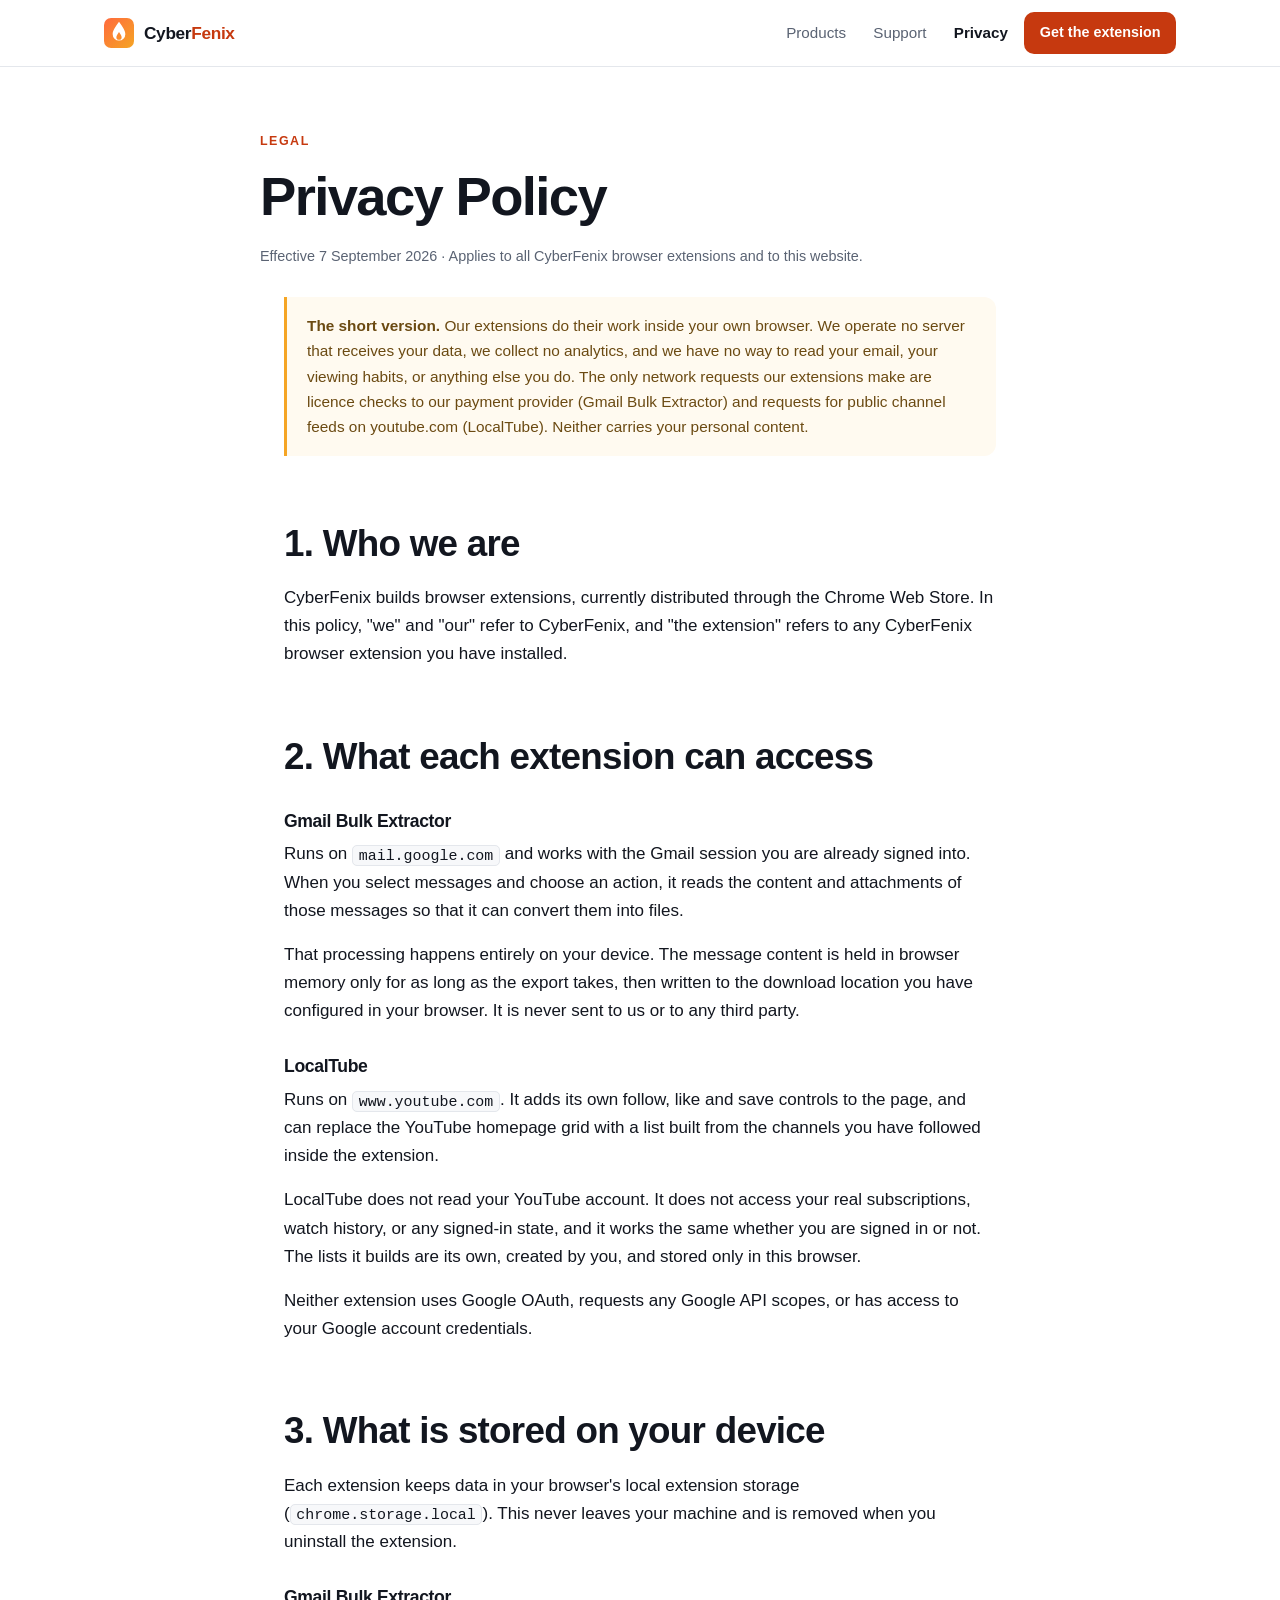
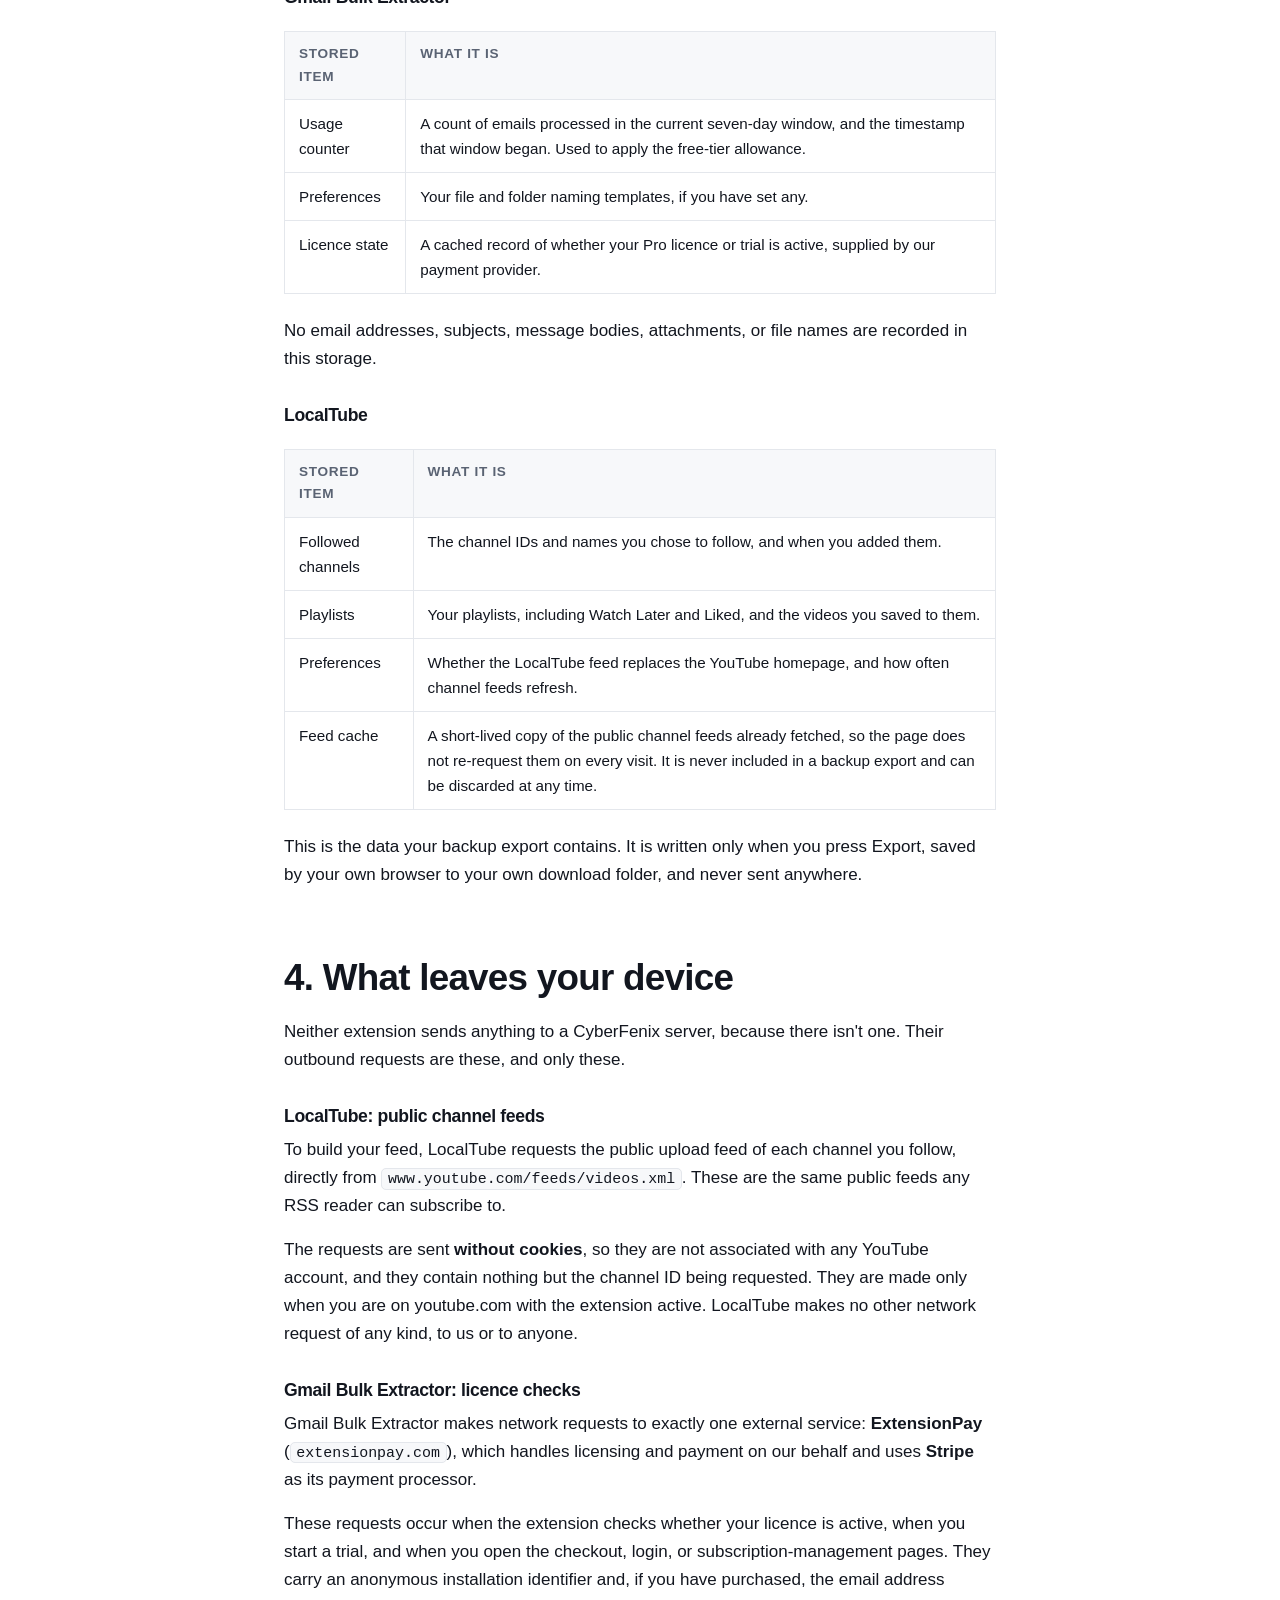
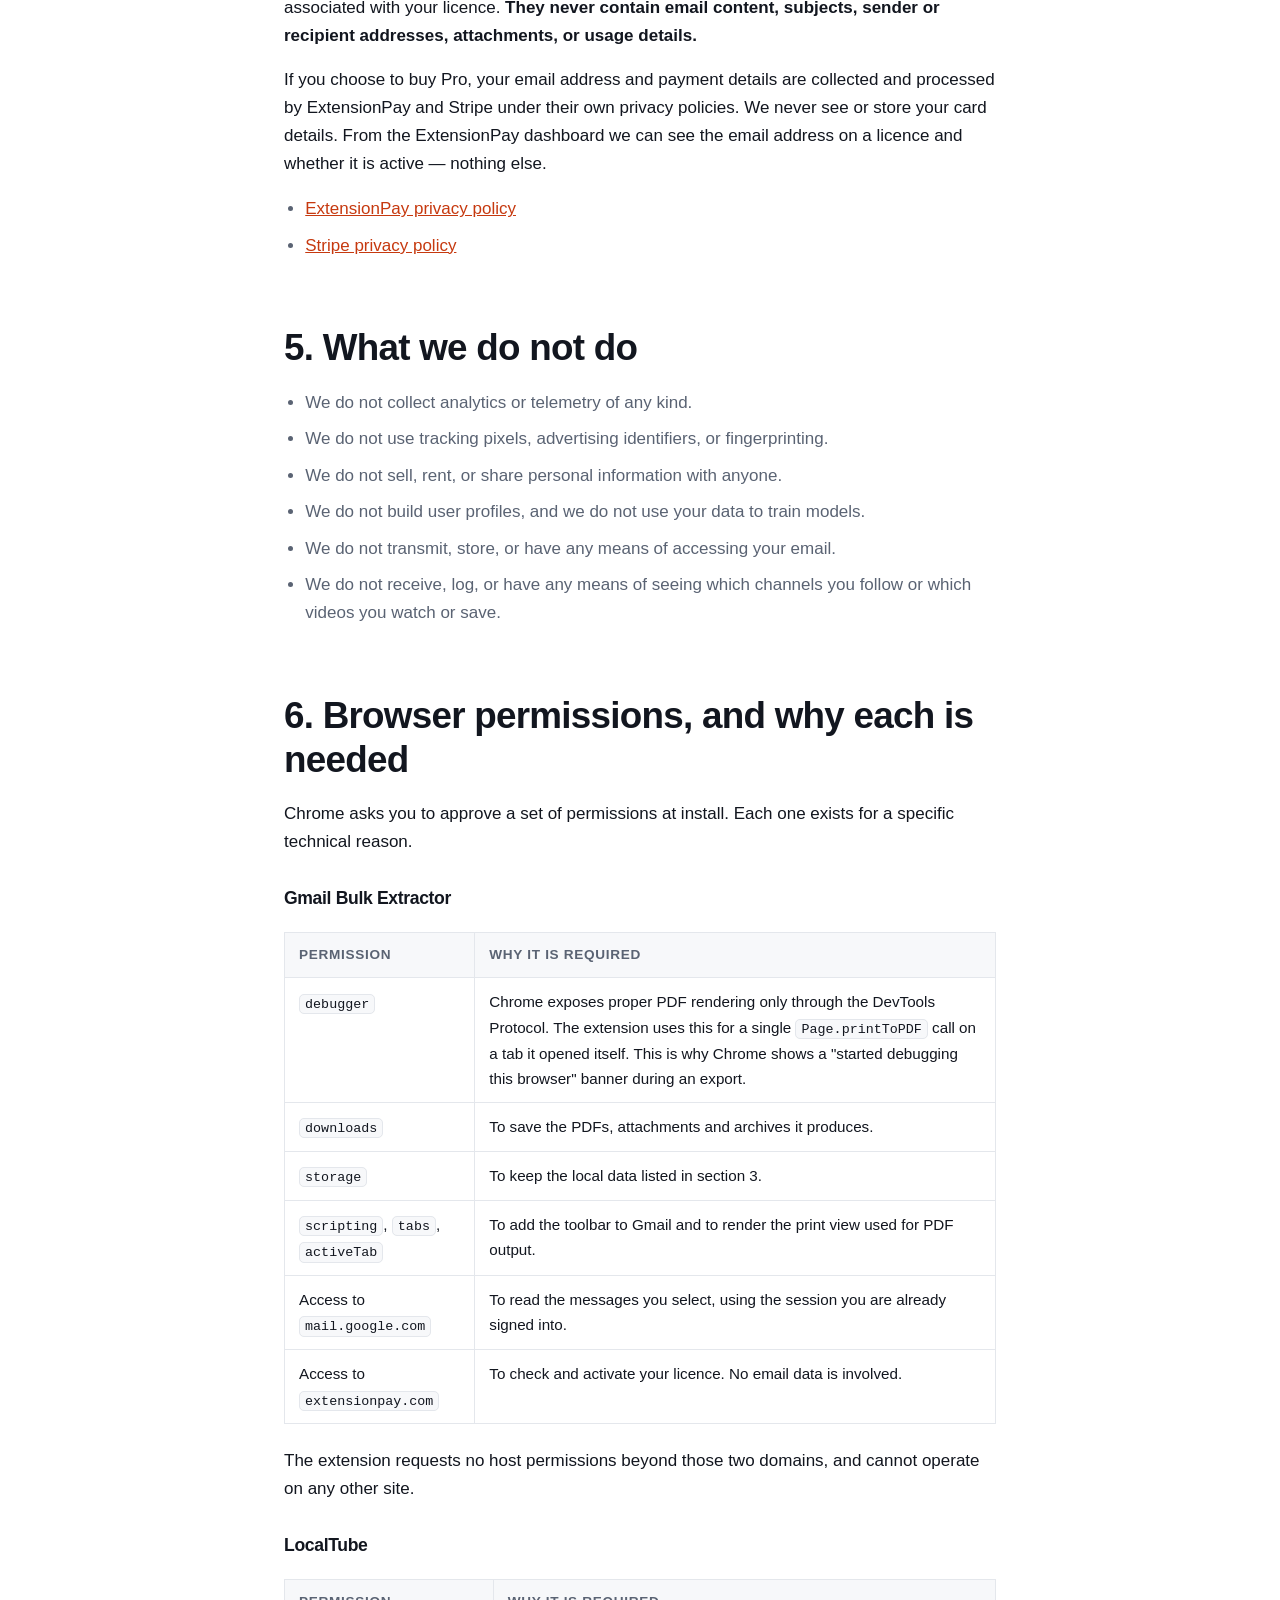
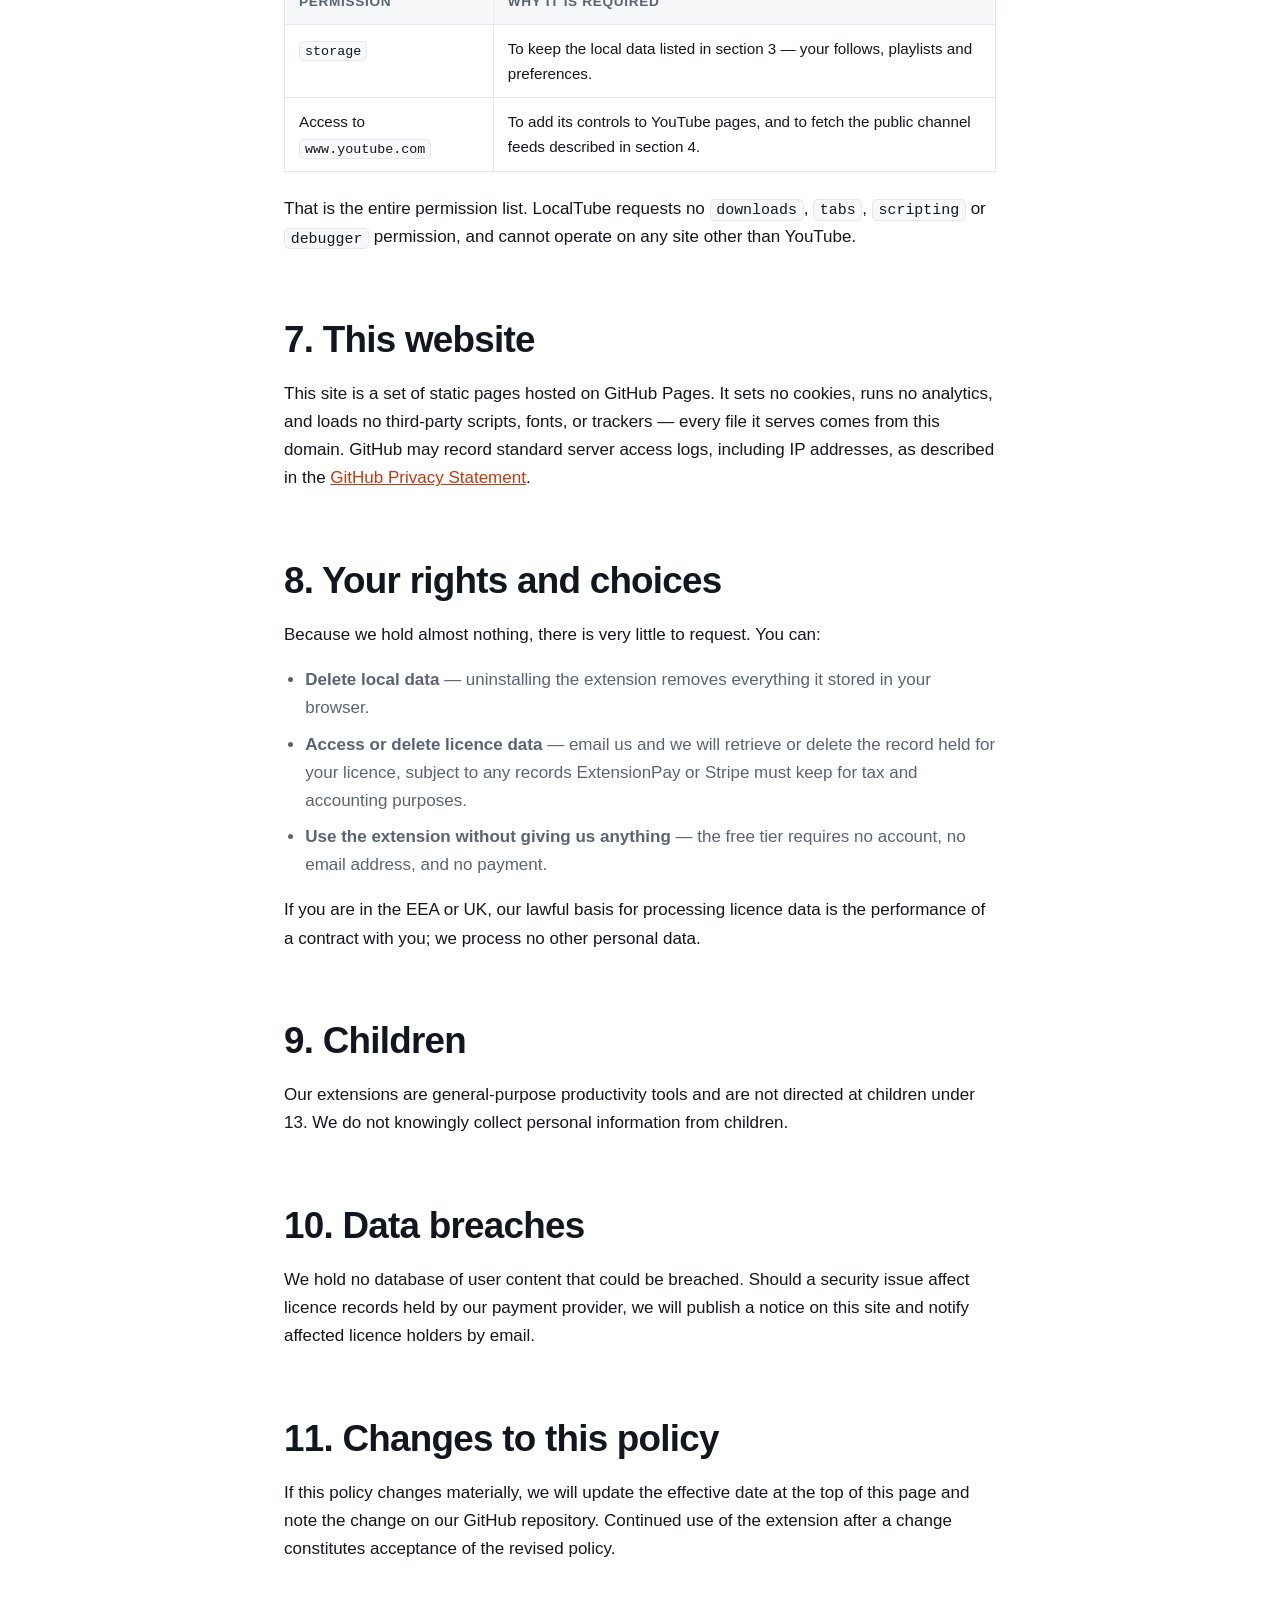
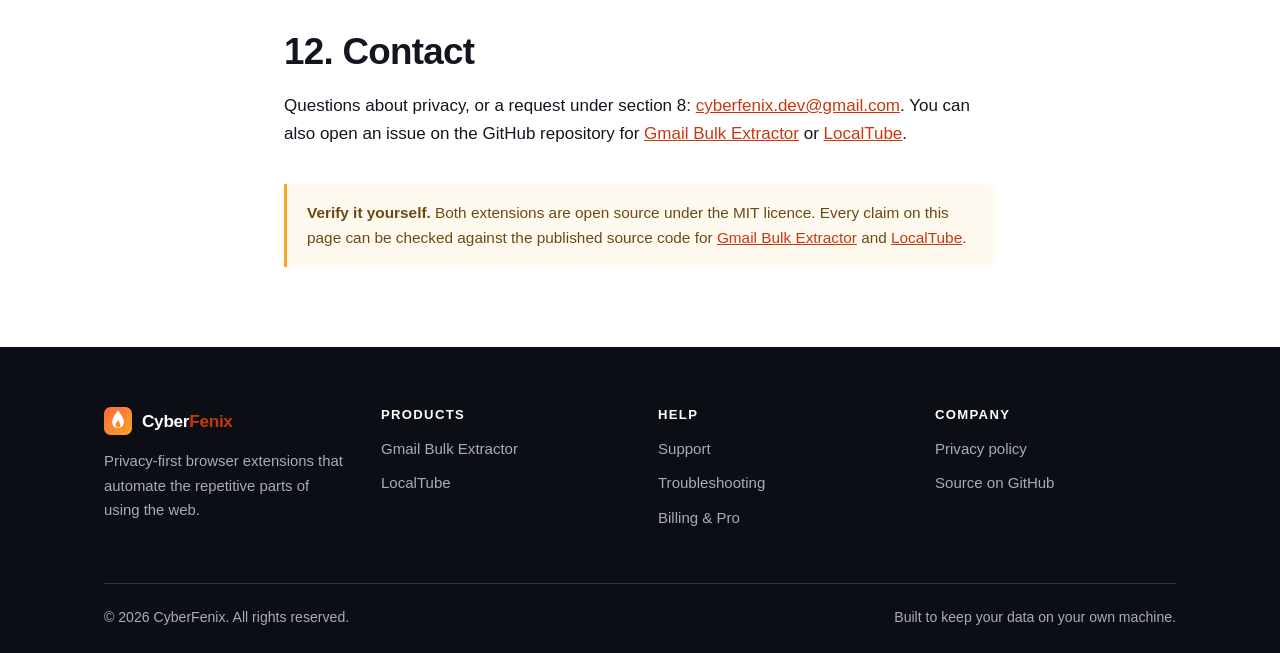
==== privacy/index.html @ de2e5367 "Add LocalTube product page and broaden the site beyond email LocalTube is the second CyberFenix exte" ====
<!doctype html>
<html lang="en">
<head>
<meta charset="utf-8">
<meta name="viewport" content="width=device-width, initial-scale=1">
<title>Privacy Policy | CyberFenix</title>
<meta name="description" content="The CyberFenix privacy policy: what our browser extensions can access, what is stored on your device, and what is never transmitted anywhere.">
<link rel="canonical" href="https://cyber-fenix.github.io/privacy/">
<link rel="icon" href="../assets/img/logo.svg" type="image/svg+xml">
<link rel="apple-touch-icon" href="../assets/img/apple-touch-icon.png">
<meta name="theme-color" content="#0b0e14">
<meta property="og:type" content="website">
<meta property="og:site_name" content="CyberFenix">
<meta property="og:title" content="Privacy Policy | CyberFenix">
<meta property="og:description" content="What our extensions access, what stays on your device, and what is never transmitted.">
<meta property="og:url" content="https://cyber-fenix.github.io/privacy/">
<meta property="og:image" content="https://cyber-fenix.github.io/assets/img/og-image.png">
<link rel="stylesheet" href="../assets/css/site.css">
</head>
<body>
<a class="skip" href="#main">Skip to content</a>

<header class="site-header">
  <div class="wrap">
    <a class="brand" href="../">
      <svg width="30" height="30" viewBox="0 0 64 64" aria-hidden="true">
        <defs><linearGradient id="bg1" x1="0" y1="0" x2="1" y2="1">
          <stop offset="0" stop-color="#ff6a3d"/><stop offset="1" stop-color="#f5a524"/>
        </linearGradient></defs>
        <rect width="64" height="64" rx="15" fill="url(#bg1)"/>
        <path fill="#fff" fill-rule="evenodd" d="M32 8c8.5 12 13.5 19 13.5 26.5a13.5 13.5 0 0 1-27 0C18.5 27 23.5 20 32 8zm0 22c3.6 5.2 5.6 8.2 5.6 11a5.6 5.6 0 0 1-11.2 0c0-2.8 2-5.8 5.6-11z"/>
      </svg>
      <span>Cyber<span class="fen">Fenix</span></span>
    </a>
    <nav class="nav" aria-label="Main">
      <a href="../#products">Products</a>
      <a href="../support/">Support</a>
      <a href="./" aria-current="page">Privacy</a>
      <a class="btn btn-primary btn-sm" href="../products/gmail-bulk-extractor/">Get the extension</a>
    </nav>
  </div>
</header>

<main id="main">
  <div class="wrap wrap-narrow page-head">
    <p class="eyebrow">Legal</p>
    <h1>Privacy Policy</h1>
    <p class="updated">Effective 7 September 2026 · Applies to all CyberFenix browser extensions and to this website.</p>
  </div>

  <div class="wrap wrap-narrow prose" style="padding-bottom:80px">

    <div class="note">
      <p><strong>The short version.</strong> Our extensions do their work inside your own
      browser. We operate no server that receives your data, we collect no analytics, and we
      have no way to read your email, your viewing habits, or anything else you do. The only
      network requests our extensions make are licence checks to our payment provider
      (Gmail Bulk Extractor) and requests for public channel feeds on youtube.com
      (LocalTube). Neither carries your personal content.</p>
    </div>

    <h2>1. Who we are</h2>
    <p>CyberFenix builds browser extensions, currently distributed through the Chrome Web
    Store. In this policy, "we" and "our" refer to CyberFenix, and "the extension" refers to
    any CyberFenix browser extension you have installed.</p>

    <h2>2. What each extension can access</h2>

    <h3>Gmail Bulk Extractor</h3>
    <p>Runs on <code>mail.google.com</code> and works with the Gmail session you are already
    signed into. When you select messages and choose an action, it reads the content and
    attachments of those messages so that it can convert them into files.</p>
    <p>That processing happens entirely on your device. The message content is held in
    browser memory only for as long as the export takes, then written to the download
    location you have configured in your browser. It is never sent to us or to any third
    party.</p>

    <h3>LocalTube</h3>
    <p>Runs on <code>www.youtube.com</code>. It adds its own follow, like and save controls
    to the page, and can replace the YouTube homepage grid with a list built from the
    channels you have followed inside the extension.</p>
    <p>LocalTube does not read your YouTube account. It does not access your real
    subscriptions, watch history, or any signed-in state, and it works the same whether you
    are signed in or not. The lists it builds are its own, created by you, and stored only
    in this browser.</p>

    <p>Neither extension uses Google OAuth, requests any Google API scopes, or has access to
    your Google account credentials.</p>

    <h2>3. What is stored on your device</h2>
    <p>Each extension keeps data in your browser's local extension storage
    (<code>chrome.storage.local</code>). This never leaves your machine and is removed when
    you uninstall the extension.</p>

    <h3>Gmail Bulk Extractor</h3>
    <table>
      <thead><tr><th>Stored item</th><th>What it is</th></tr></thead>
      <tbody>
        <tr><td>Usage counter</td><td>A count of emails processed in the current seven-day window, and the timestamp that window began. Used to apply the free-tier allowance.</td></tr>
        <tr><td>Preferences</td><td>Your file and folder naming templates, if you have set any.</td></tr>
        <tr><td>Licence state</td><td>A cached record of whether your Pro licence or trial is active, supplied by our payment provider.</td></tr>
      </tbody>
    </table>
    <p>No email addresses, subjects, message bodies, attachments, or file names are recorded
    in this storage.</p>

    <h3>LocalTube</h3>
    <table>
      <thead><tr><th>Stored item</th><th>What it is</th></tr></thead>
      <tbody>
        <tr><td>Followed channels</td><td>The channel IDs and names you chose to follow, and when you added them.</td></tr>
        <tr><td>Playlists</td><td>Your playlists, including Watch Later and Liked, and the videos you saved to them.</td></tr>
        <tr><td>Preferences</td><td>Whether the LocalTube feed replaces the YouTube homepage, and how often channel feeds refresh.</td></tr>
        <tr><td>Feed cache</td><td>A short-lived copy of the public channel feeds already fetched, so the page does not re-request them on every visit. It is never included in a backup export and can be discarded at any time.</td></tr>
      </tbody>
    </table>
    <p>This is the data your backup export contains. It is written only when you press
    Export, saved by your own browser to your own download folder, and never sent anywhere.</p>

    <h2>4. What leaves your device</h2>
    <p>Neither extension sends anything to a CyberFenix server, because there isn't one.
    Their outbound requests are these, and only these.</p>

    <h3>LocalTube: public channel feeds</h3>
    <p>To build your feed, LocalTube requests the public upload feed of each channel you
    follow, directly from <code>www.youtube.com/feeds/videos.xml</code>. These are the same
    public feeds any RSS reader can subscribe to.</p>
    <p>The requests are sent <strong>without cookies</strong>, so they are not associated
    with any YouTube account, and they contain nothing but the channel ID being requested.
    They are made only when you are on youtube.com with the extension active. LocalTube
    makes no other network request of any kind, to us or to anyone.</p>

    <h3>Gmail Bulk Extractor: licence checks</h3>
    <p>Gmail Bulk Extractor makes network requests to exactly one external service:
    <strong>ExtensionPay</strong> (<code>extensionpay.com</code>), which handles licensing and
    payment on our behalf and uses <strong>Stripe</strong> as its payment processor.</p>
    <p>These requests occur when the extension checks whether your licence is active, when
    you start a trial, and when you open the checkout, login, or subscription-management
    pages. They carry an anonymous installation identifier and, if you have purchased,
    the email address associated with your licence. <strong>They never contain email content,
    subjects, sender or recipient addresses, attachments, or usage details.</strong></p>
    <p>If you choose to buy Pro, your email address and payment details are collected and
    processed by ExtensionPay and Stripe under their own privacy policies. We never see or
    store your card details. From the ExtensionPay dashboard we can see the email address on
    a licence and whether it is active — nothing else.</p>
    <ul>
      <li><a href="https://extensionpay.com/privacy" rel="noopener">ExtensionPay privacy policy</a></li>
      <li><a href="https://stripe.com/privacy" rel="noopener">Stripe privacy policy</a></li>
    </ul>

    <h2>5. What we do not do</h2>
    <ul>
      <li>We do not collect analytics or telemetry of any kind.</li>
      <li>We do not use tracking pixels, advertising identifiers, or fingerprinting.</li>
      <li>We do not sell, rent, or share personal information with anyone.</li>
      <li>We do not build user profiles, and we do not use your data to train models.</li>
      <li>We do not transmit, store, or have any means of accessing your email.</li>
      <li>We do not receive, log, or have any means of seeing which channels you follow or which videos you watch or save.</li>
    </ul>

    <h2>6. Browser permissions, and why each is needed</h2>
    <p>Chrome asks you to approve a set of permissions at install. Each one exists for a
    specific technical reason.</p>

    <h3>Gmail Bulk Extractor</h3>
    <table>
      <thead><tr><th>Permission</th><th>Why it is required</th></tr></thead>
      <tbody>
        <tr><td><code>debugger</code></td><td>Chrome exposes proper PDF rendering only through the DevTools Protocol. The extension uses this for a single <code>Page.printToPDF</code> call on a tab it opened itself. This is why Chrome shows a "started debugging this browser" banner during an export.</td></tr>
        <tr><td><code>downloads</code></td><td>To save the PDFs, attachments and archives it produces.</td></tr>
        <tr><td><code>storage</code></td><td>To keep the local data listed in section 3.</td></tr>
        <tr><td><code>scripting</code>, <code>tabs</code>, <code>activeTab</code></td><td>To add the toolbar to Gmail and to render the print view used for PDF output.</td></tr>
        <tr><td>Access to <code>mail.google.com</code></td><td>To read the messages you select, using the session you are already signed into.</td></tr>
        <tr><td>Access to <code>extensionpay.com</code></td><td>To check and activate your licence. No email data is involved.</td></tr>
      </tbody>
    </table>
    <p>The extension requests no host permissions beyond those two domains, and cannot
    operate on any other site.</p>

    <h3>LocalTube</h3>
    <table>
      <thead><tr><th>Permission</th><th>Why it is required</th></tr></thead>
      <tbody>
        <tr><td><code>storage</code></td><td>To keep the local data listed in section 3 — your follows, playlists and preferences.</td></tr>
        <tr><td>Access to <code>www.youtube.com</code></td><td>To add its controls to YouTube pages, and to fetch the public channel feeds described in section 4.</td></tr>
      </tbody>
    </table>
    <p>That is the entire permission list. LocalTube requests no <code>downloads</code>,
    <code>tabs</code>, <code>scripting</code> or <code>debugger</code> permission, and cannot
    operate on any site other than YouTube.</p>

    <h2>7. This website</h2>
    <p>This site is a set of static pages hosted on GitHub Pages. It sets no cookies, runs no
    analytics, and loads no third-party scripts, fonts, or trackers — every file it serves
    comes from this domain. GitHub may record standard server access logs, including IP
    addresses, as described in the
    <a href="https://docs.github.com/site-policy/privacy-policies/github-general-privacy-statement" rel="noopener">GitHub Privacy Statement</a>.</p>

    <h2>8. Your rights and choices</h2>
    <p>Because we hold almost nothing, there is very little to request. You can:</p>
    <ul>
      <li><strong>Delete local data</strong> — uninstalling the extension removes everything it stored in your browser.</li>
      <li><strong>Access or delete licence data</strong> — email us and we will retrieve or delete the record held for your licence, subject to any records ExtensionPay or Stripe must keep for tax and accounting purposes.</li>
      <li><strong>Use the extension without giving us anything</strong> — the free tier requires no account, no email address, and no payment.</li>
    </ul>
    <p>If you are in the EEA or UK, our lawful basis for processing licence data is the
    performance of a contract with you; we process no other personal data.</p>

    <h2>9. Children</h2>
    <p>Our extensions are general-purpose productivity tools and are not directed at
    children under 13. We do not knowingly collect personal information from children.</p>

    <h2>10. Data breaches</h2>
    <p>We hold no database of user content that could be breached. Should a security issue
    affect licence records held by our payment provider, we will publish a notice on this
    site and notify affected licence holders by email.</p>

    <h2>11. Changes to this policy</h2>
    <p>If this policy changes materially, we will update the effective date at the top of
    this page and note the change on our GitHub repository. Continued use of the extension
    after a change constitutes acceptance of the revised policy.</p>

    <h2>12. Contact</h2>
    <p>Questions about privacy, or a request under section 8:
    <a href="mailto:cyberfenix.dev@gmail.com">cyberfenix.dev@gmail.com</a>.
    You can also open an issue on the GitHub repository for
    <a href="https://github.com/cyber-fenix/gmail-bulk-extractor" rel="noopener">Gmail Bulk Extractor</a>
    or <a href="https://github.com/cyber-fenix/localtube" rel="noopener">LocalTube</a>.</p>

    <div class="note" style="margin-top:36px">
      <p><strong>Verify it yourself.</strong> Both extensions are open source under the MIT
      licence. Every claim on this page can be checked against the published source code for
      <a href="https://github.com/cyber-fenix/gmail-bulk-extractor" rel="noopener">Gmail Bulk Extractor</a>
      and <a href="https://github.com/cyber-fenix/localtube" rel="noopener">LocalTube</a>.</p>
    </div>

  </div>
</main>

<footer class="site-footer">
  <div class="wrap">
    <div class="footer-grid">
      <div class="footer-brand">
        <a class="brand" href="../">
          <svg width="28" height="28" viewBox="0 0 64 64" aria-hidden="true">
            <defs><linearGradient id="bg2" x1="0" y1="0" x2="1" y2="1">
              <stop offset="0" stop-color="#ff6a3d"/><stop offset="1" stop-color="#f5a524"/>
            </linearGradient></defs>
            <rect width="64" height="64" rx="15" fill="url(#bg2)"/>
            <path fill="#fff" fill-rule="evenodd" d="M32 8c8.5 12 13.5 19 13.5 26.5a13.5 13.5 0 0 1-27 0C18.5 27 23.5 20 32 8zm0 22c3.6 5.2 5.6 8.2 5.6 11a5.6 5.6 0 0 1-11.2 0c0-2.8 2-5.8 5.6-11z"/>
          </svg>
          <span>Cyber<span class="fen">Fenix</span></span>
        </a>
        <p>Privacy-first browser extensions that automate the repetitive parts of using
           the web.</p>
      </div>
      <div>
        <h4>Products</h4>
        <ul>
          <li><a href="../products/gmail-bulk-extractor/">Gmail Bulk Extractor</a></li>
          <li><a href="../products/localtube/">LocalTube</a></li>
        </ul>
      </div>
      <div>
        <h4>Help</h4>
        <ul>
          <li><a href="../support/">Support</a></li>
          <li><a href="../support/#troubleshooting">Troubleshooting</a></li>
          <li><a href="../support/#billing">Billing &amp; Pro</a></li>
        </ul>
      </div>
      <div>
        <h4>Company</h4>
        <ul>
          <li><a href="./">Privacy policy</a></li>
          <li><a href="https://github.com/cyber-fenix/gmail-bulk-extractor">Source on GitHub</a></li>
        </ul>
      </div>
    </div>
    <div class="footer-bottom">
      <span>© 2026 CyberFenix. All rights reserved.</span>
      <span>Built to keep your data on your own machine.</span>
    </div>
  </div>
</footer>

</body>
</html>
---- assets/css/site.css ----
/* CyberFenix — one stylesheet for the whole site.
   No web fonts, no CDN, no third-party requests. */

:root {
  --ink: #0b0e14;
  --ink-2: #141a26;
  --ink-3: #1e2637;
  --text: #12161f;
  --muted: #5a6373;
  --muted-on-ink: #a3adbf;
  --line: #e4e7ec;
  --line-on-ink: #2a3346;
  --bg: #ffffff;
  --bg-alt: #f7f8fa;
  --ember: #e8501f;
  --ember-strong: #c6390f;
  --amber: #f5a524;
  --flame: linear-gradient(135deg, #ff6a3d, #f5a524);
  --radius: 12px;
  --radius-lg: 18px;
  --shadow: 0 1px 2px rgba(12, 16, 24, .04), 0 8px 24px rgba(12, 16, 24, .06);
  --shadow-lg: 0 2px 4px rgba(12, 16, 24, .05), 0 18px 48px rgba(12, 16, 24, .12);
  --font: -apple-system, BlinkMacSystemFont, "Segoe UI", Roboto, "Helvetica Neue", Arial, sans-serif;
  --mono: ui-monospace, SFMono-Regular, "SF Mono", Menlo, Consolas, monospace;
}

* { box-sizing: border-box; }

html { scroll-behavior: smooth; }

body {
  margin: 0;
  font-family: var(--font);
  font-size: 17px;
  line-height: 1.65;
  color: var(--text);
  background: var(--bg);
  -webkit-font-smoothing: antialiased;
}

img { max-width: 100%; height: auto; display: block; }

a { color: var(--ember-strong); }
a:hover { color: var(--ember); }

h1, h2, h3, h4 {
  line-height: 1.2;
  letter-spacing: -0.02em;
  margin: 0 0 .5em;
  font-weight: 700;
}

h1 { font-size: clamp(2.1rem, 1.4rem + 2.6vw, 3.4rem); letter-spacing: -0.03em; }
h2 { font-size: clamp(1.6rem, 1.2rem + 1.4vw, 2.3rem); }
h3 { font-size: 1.22rem; }
p { margin: 0 0 1rem; }

.wrap { width: 100%; max-width: 1120px; margin: 0 auto; padding: 0 24px; }
.wrap-narrow { max-width: 760px; }

.section { padding: 84px 0; }
.section-sm { padding: 56px 0; }
.section-alt { background: var(--bg-alt); border-block: 1px solid var(--line); }

.eyebrow {
  font-size: .78rem;
  font-weight: 700;
  letter-spacing: .12em;
  text-transform: uppercase;
  color: var(--ember-strong);
  margin: 0 0 .75rem;
}

.lede { font-size: 1.16rem; color: var(--muted); }
.center { text-align: center; }
.section-head { max-width: 660px; margin: 0 auto 48px; text-align: center; }
.section-head p { margin-bottom: 0; }

/* ---------- Buttons ---------- */

.btn {
  display: inline-flex;
  align-items: center;
  justify-content: center;
  gap: .55em;
  padding: .78em 1.4em;
  border-radius: 10px;
  border: 1px solid transparent;
  font: inherit;
  font-weight: 600;
  font-size: .98rem;
  text-decoration: none;
  cursor: pointer;
  transition: transform .12s ease, background-color .12s ease, border-color .12s ease;
}
.btn:hover { transform: translateY(-1px); }

.btn-primary { background: var(--ember-strong); color: #fff; }
.btn-primary:hover { background: #a92f0b; color: #fff; }

.btn-ghost { background: transparent; color: var(--text); border-color: var(--line); }
.btn-ghost:hover { color: var(--text); border-color: #c9cfd9; background: var(--bg-alt); }

.btn-on-ink { background: rgba(255, 255, 255, .08); color: #fff; border-color: rgba(255, 255, 255, .22); }
.btn-on-ink:hover { background: rgba(255, 255, 255, .16); color: #fff; }

.btn-sm { padding: .58em 1em; font-size: .9rem; }

.btn-row { display: flex; flex-wrap: wrap; gap: 12px; }
.btn-row-center { justify-content: center; }

/* ---------- Header ---------- */

.site-header {
  position: sticky;
  top: 0;
  z-index: 20;
  background: rgba(255, 255, 255, .88);
  backdrop-filter: saturate(160%) blur(12px);
  border-bottom: 1px solid var(--line);
}
.site-header .wrap {
  display: flex;
  align-items: center;
  gap: 20px;
  min-height: 66px;
  flex-wrap: wrap;
  padding-block: 10px;
}

.brand {
  display: inline-flex;
  align-items: center;
  gap: 10px;
  text-decoration: none;
  color: var(--text);
  font-weight: 700;
  font-size: 1.08rem;
  letter-spacing: -0.02em;
  margin-right: auto;
}
.brand:hover { color: var(--text); }
.brand svg { flex: none; }
.brand b { font-weight: 700; }
.brand .fen { color: var(--ember-strong); }

.nav { display: flex; align-items: center; gap: 6px; flex-wrap: wrap; }
/* :not(.btn) so the nav's call-to-action keeps its button colours — a bare
   `.nav a` rule outranks `.btn-primary` on specificity and hides the label. */
.nav a:not(.btn) {
  padding: .45em .7em;
  border-radius: 8px;
  color: var(--muted);
  text-decoration: none;
  font-size: .95rem;
  font-weight: 500;
}
.nav a:not(.btn):hover { color: var(--text); background: var(--bg-alt); }
.nav a:not(.btn)[aria-current="page"] { color: var(--text); font-weight: 600; }

/* ---------- Hero ---------- */

.hero {
  background: var(--ink);
  color: #fff;
  padding: 92px 0 96px;
  position: relative;
  overflow: hidden;
}
.hero::before {
  content: "";
  position: absolute;
  inset: -40% 30% auto -20%;
  height: 620px;
  background: radial-gradient(ellipse at center, rgba(232, 80, 31, .22), transparent 62%);
  pointer-events: none;
}
.hero > .wrap { position: relative; }
.hero h1 { color: #fff; max-width: 15ch; }
.hero p { color: var(--muted-on-ink); font-size: 1.18rem; max-width: 56ch; }
.hero .eyebrow { color: var(--amber); }
.hero-grid { display: grid; gap: 56px; align-items: center; }
@media (min-width: 900px) {
  .hero-grid { grid-template-columns: 1fr 1fr; gap: 64px; }
  .hero-grid.wide-media { grid-template-columns: 0.9fr 1.1fr; }
}

.hero-badges {
  display: flex;
  flex-wrap: wrap;
  gap: 8px 18px;
  margin-top: 28px;
  padding: 0;
  list-style: none;
  color: var(--muted-on-ink);
  font-size: .92rem;
}
.hero-badges li { display: flex; align-items: center; gap: .5em; }
.hero-badges svg { flex: none; color: var(--amber); }

/* ---------- Product cards ---------- */

.grid { display: grid; gap: 24px; }
.grid-3 { grid-template-columns: repeat(auto-fit, minmax(300px, 1fr)); }
.grid-2 { grid-template-columns: repeat(auto-fit, minmax(320px, 1fr)); }
.grid-4 { grid-template-columns: repeat(auto-fit, minmax(230px, 1fr)); }

.card {
  background: var(--bg);
  border: 1px solid var(--line);
  border-radius: var(--radius-lg);
  padding: 28px;
  display: flex;
  flex-direction: column;
  box-shadow: var(--shadow);
}
.card-head { display: flex; align-items: center; gap: 14px; margin-bottom: 14px; }
.card-head img { width: 46px; height: 46px; border-radius: 10px; }
.card h3 { margin: 0; font-size: 1.15rem; }
.card .tag { font-size: .82rem; color: var(--muted); font-weight: 500; }
.card ul {
  list-style: none;
  margin: 0 0 20px;
  padding: 0;
  display: grid;
  gap: 9px;
  font-size: .95rem;
  color: var(--muted);
}
.card ul li { display: flex; gap: .6em; align-items: flex-start; }
.card ul svg { flex: none; margin-top: .35em; color: var(--ember); }
.card .price {
  font-size: .9rem;
  color: var(--muted);
  margin: auto 0 18px;
  padding-top: 14px;
  border-top: 1px dashed var(--line);
}
.card .price b { color: var(--text); }
.card .btn-row { margin-top: auto; }

.card-soon {
  border-style: dashed;
  box-shadow: none;
  background: transparent;
  align-items: flex-start;
  justify-content: center;
  color: var(--muted);
}
.card-soon h3 { color: var(--muted); }
.card-soon p { font-size: .95rem; margin: 0; }

/* ---------- Feature / value blocks ---------- */

.value { display: flex; gap: 16px; align-items: flex-start; }
.value .ico {
  flex: none;
  width: 42px;
  height: 42px;
  border-radius: 11px;
  display: grid;
  place-items: center;
  background: rgba(232, 80, 31, .1);
  color: var(--ember-strong);
}
.value h3 { font-size: 1.05rem; margin-bottom: .3rem; }
.value p { font-size: .95rem; color: var(--muted); margin: 0; }

.split { display: grid; gap: 44px; align-items: center; }
@media (min-width: 900px) {
  .split { grid-template-columns: 1fr 1fr; gap: 64px; }
  .split.media-first > .media { order: -1; }
}

.steps { counter-reset: step; list-style: none; margin: 0; padding: 0; display: grid; gap: 22px; }
.steps li { counter-increment: step; display: flex; gap: 16px; }
.steps li::before {
  content: counter(step);
  flex: none;
  width: 32px;
  height: 32px;
  border-radius: 50%;
  display: grid;
  place-items: center;
  background: var(--flame);
  color: #fff;
  font-weight: 700;
  font-size: .92rem;
}
.steps h3 { font-size: 1.05rem; margin-bottom: .2rem; }
.steps p { margin: 0; color: var(--muted); font-size: .96rem; }

/* ---------- Screenshots ---------- */

figure.shot { margin: 0; }
figure.shot img {
  width: 100%;
  border-radius: var(--radius);
  border: 1px solid var(--line);
  background: var(--bg-alt);
  box-shadow: var(--shadow-lg);
}
.hero figure.shot img { border-color: rgba(255, 255, 255, .14); }
figure.shot figcaption {
  margin-top: 12px;
  font-size: .88rem;
  color: var(--muted);
  text-align: center;
}
.hero figure.shot figcaption { color: var(--muted-on-ink); }

/* ---------- Pricing table ---------- */

.table-scroll { overflow-x: auto; -webkit-overflow-scrolling: touch; }
table.plans {
  width: 100%;
  min-width: 520px;
  border-collapse: collapse;
  font-size: .97rem;
  background: var(--bg);
  border: 1px solid var(--line);
  border-radius: var(--radius);
  overflow: hidden;
}
table.plans th, table.plans td {
  padding: 14px 18px;
  text-align: left;
  border-bottom: 1px solid var(--line);
}
table.plans thead th { background: var(--bg-alt); font-size: .82rem; letter-spacing: .06em; text-transform: uppercase; color: var(--muted); }
table.plans thead th.pro { color: var(--ember-strong); }
table.plans tbody tr:last-child td { border-bottom: 0; }
table.plans td:first-child { font-weight: 600; }
table.plans .yes { color: #17803d; font-weight: 600; }
table.plans .no { color: var(--muted); }

/* ---------- FAQ ---------- */

.faq { display: grid; gap: 12px; }
.faq details {
  border: 1px solid var(--line);
  border-radius: var(--radius);
  background: var(--bg);
  padding: 0 20px;
}
.faq summary {
  cursor: pointer;
  padding: 17px 0;
  font-weight: 600;
  list-style: none;
  display: flex;
  justify-content: space-between;
  align-items: center;
  gap: 16px;
}
.faq summary::-webkit-details-marker { display: none; }
.faq summary::after {
  content: "+";
  color: var(--ember-strong);
  font-size: 1.4rem;
  font-weight: 400;
  line-height: 1;
  flex: none;
}
.faq details[open] summary::after { content: "\2013"; }
.faq details > p, .faq details > ul { margin: 0 0 17px; color: var(--muted); font-size: .96rem; }
.faq details > p:first-of-type { margin-top: -2px; }

/* ---------- Callouts, prose, misc ---------- */

.note {
  border-left: 3px solid var(--amber);
  background: #fffaf0;
  padding: 16px 20px;
  border-radius: 0 var(--radius) var(--radius) 0;
  font-size: .96rem;
  color: #6b4a12;
}
.note p:last-child { margin-bottom: 0; }

.prose h2 { margin-top: 1.8em; }
.prose h3 { margin-top: 1.8em; font-size: 1.1rem; }
.prose ul, .prose ol { padding-left: 1.25em; color: var(--muted); }
.prose li { margin-bottom: .5em; }
.prose table { width: 100%; border-collapse: collapse; font-size: .95rem; margin: 1.5em 0; }
.prose table th, .prose table td { text-align: left; padding: 11px 14px; border: 1px solid var(--line); vertical-align: top; }
.prose table th { background: var(--bg-alt); font-size: .85rem; text-transform: uppercase; letter-spacing: .05em; color: var(--muted); }
.prose code { font-family: var(--mono); font-size: .88em; background: var(--bg-alt); border: 1px solid var(--line); border-radius: 5px; padding: .12em .38em; }
.updated { font-size: .9rem; color: var(--muted); }

.page-head { padding: 64px 0 12px; }
.page-head h1 { margin-bottom: .3em; }

.pill {
  display: inline-flex;
  align-items: center;
  gap: .4em;
  font-size: .74rem;
  font-weight: 700;
  letter-spacing: .06em;
  text-transform: uppercase;
  color: var(--ember-strong);
  background: rgba(232, 80, 31, .1);
  border-radius: 99px;
  padding: .28em .7em;
}

.feature-list { display: grid; gap: 34px; }
.feature-list .value .ico { background: var(--flame); color: #fff; }

/* ---------- CTA band ---------- */

.cta-band { background: var(--ink-2); color: #fff; padding: 72px 0; text-align: center; }
.cta-band h2 { color: #fff; }
.cta-band p { color: var(--muted-on-ink); max-width: 52ch; margin-inline: auto; }

/* ---------- Footer ---------- */

.site-footer { background: var(--ink); color: var(--muted-on-ink); padding: 60px 0 32px; font-size: .94rem; }
.site-footer a { color: var(--muted-on-ink); text-decoration: none; }
.site-footer a:hover { color: #fff; }
.footer-grid { display: grid; gap: 36px; grid-template-columns: repeat(auto-fit, minmax(190px, 1fr)); }
.footer-brand { max-width: 34ch; }
.footer-brand .brand { color: #fff; margin-bottom: 14px; }
.footer-brand .brand:hover { color: #fff; }
.footer-brand p { color: var(--muted-on-ink); font-size: .93rem; }
.site-footer h4 { color: #fff; font-size: .82rem; letter-spacing: .1em; text-transform: uppercase; margin: 0 0 14px; }
.site-footer ul { list-style: none; margin: 0; padding: 0; display: grid; gap: 10px; }
.footer-bottom {
  margin-top: 44px;
  padding-top: 22px;
  border-top: 1px solid var(--line-on-ink);
  display: flex;
  flex-wrap: wrap;
  gap: 10px 20px;
  justify-content: space-between;
  font-size: .88rem;
}

/* ---------- Accessibility ---------- */

:focus-visible { outline: 2px solid var(--ember); outline-offset: 2px; border-radius: 4px; }

.skip {
  position: absolute;
  left: -9999px;
  top: 0;
  background: #fff;
  color: var(--text);
  padding: 12px 18px;
  z-index: 50;
  border-radius: 0 0 8px 0;
}
.skip:focus { left: 0; }

@media (prefers-reduced-motion: reduce) {
  html { scroll-behavior: auto; }
  .btn:hover { transform: none; }
}

@media (max-width: 600px) {
  body { font-size: 16px; }
  .section { padding: 60px 0; }
  .hero { padding: 64px 0 68px; }
  .card { padding: 22px; }
}
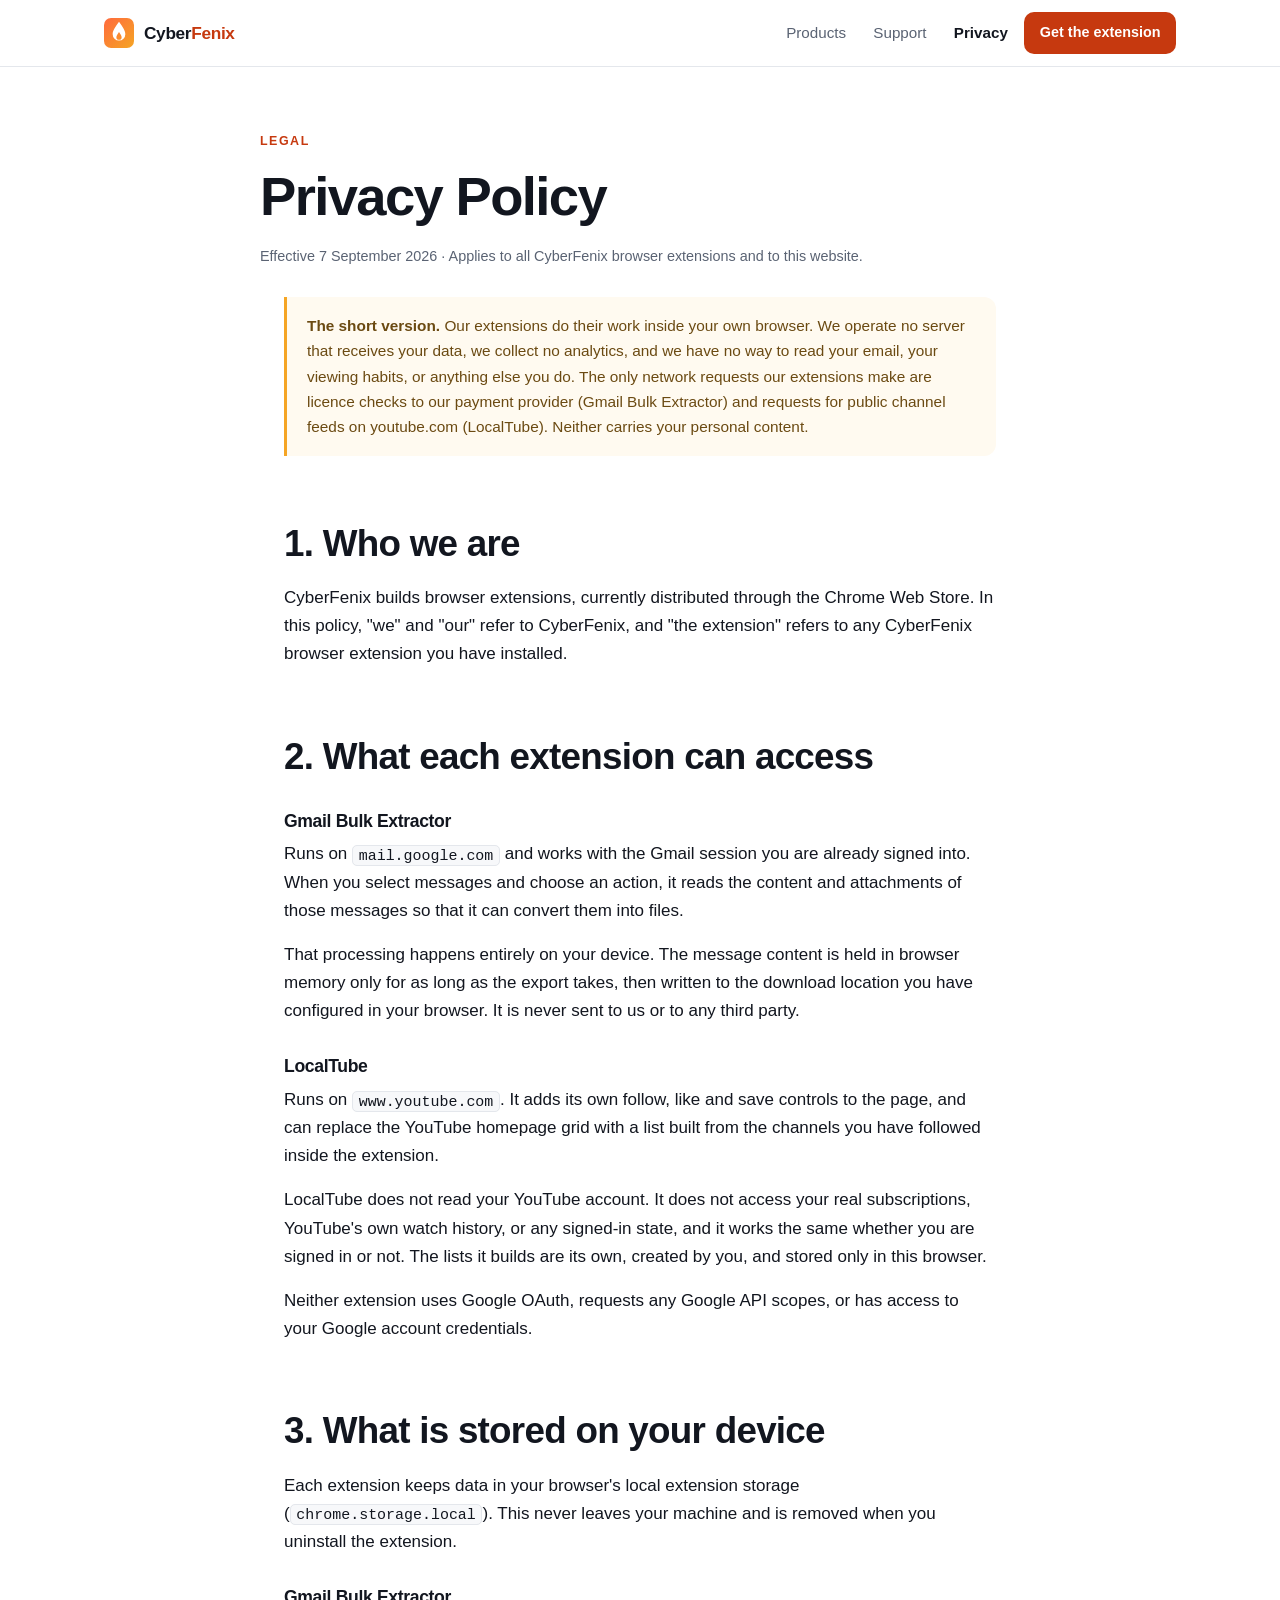
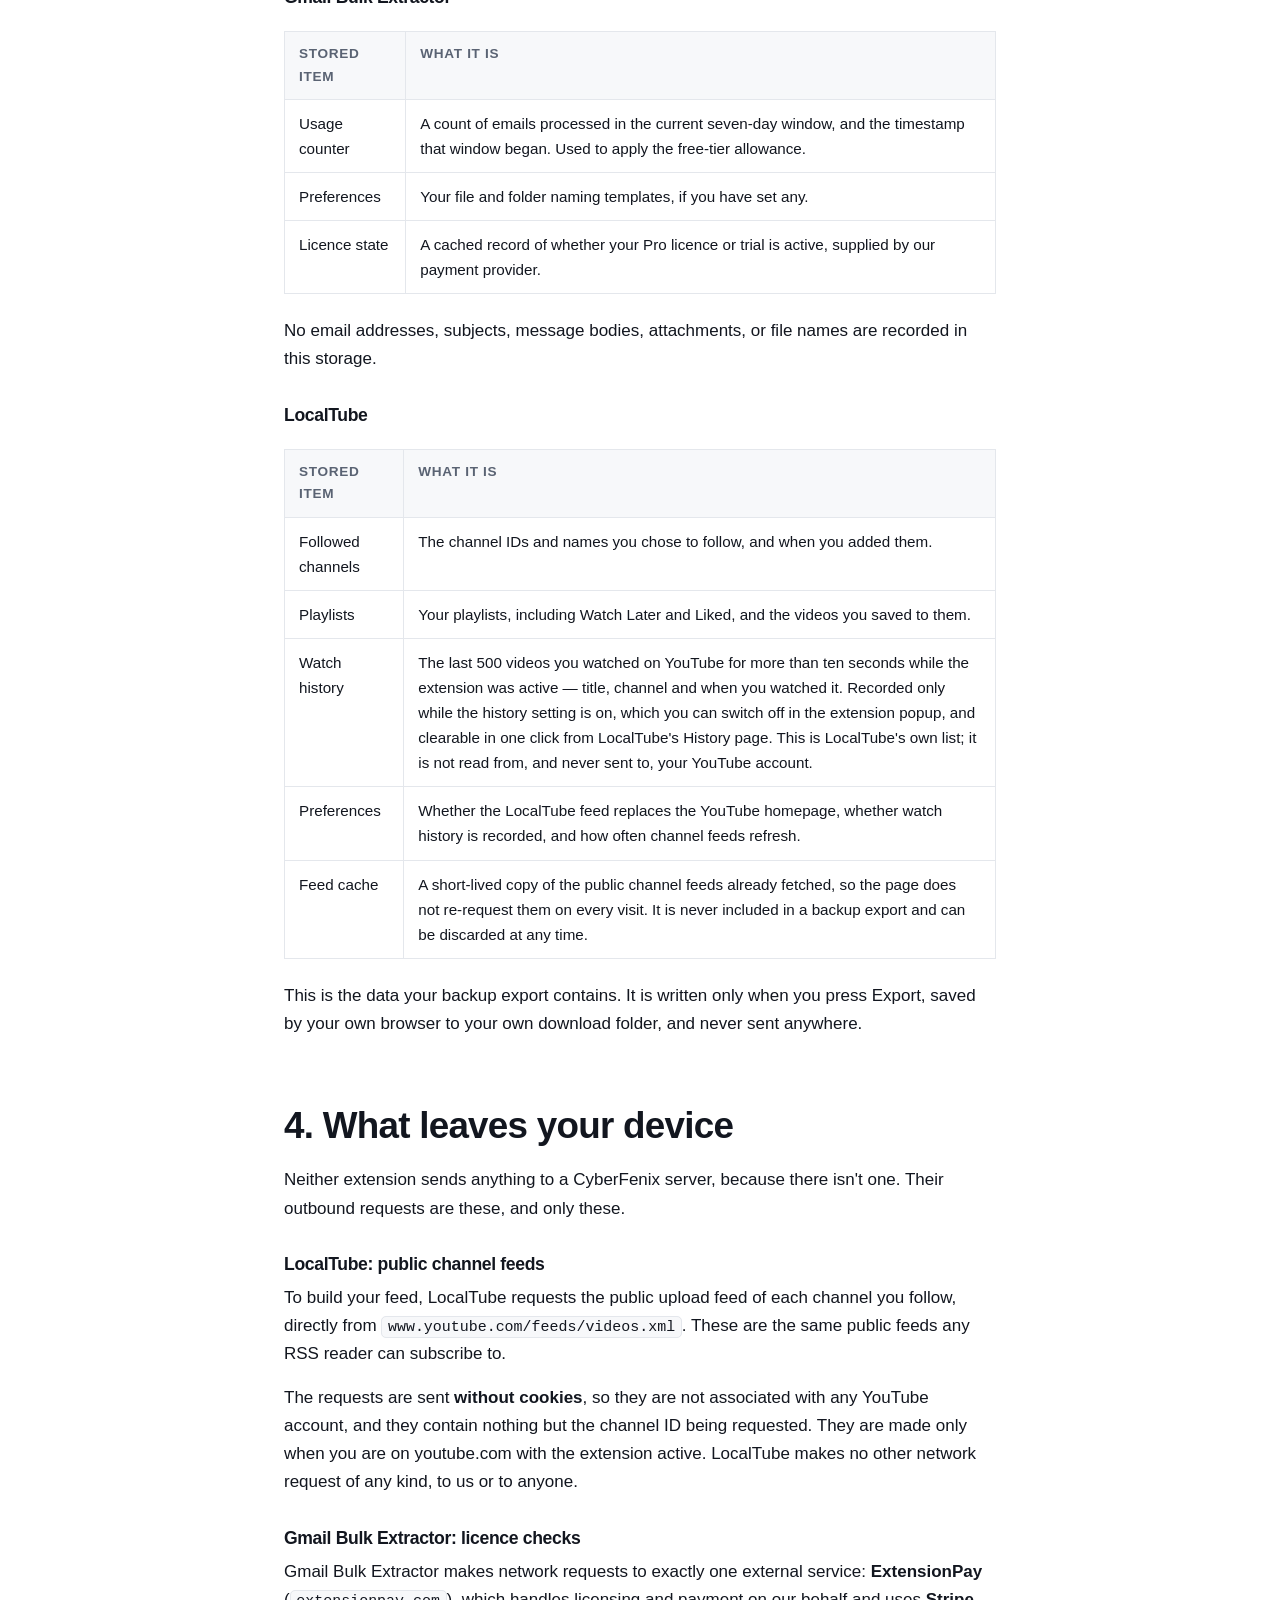
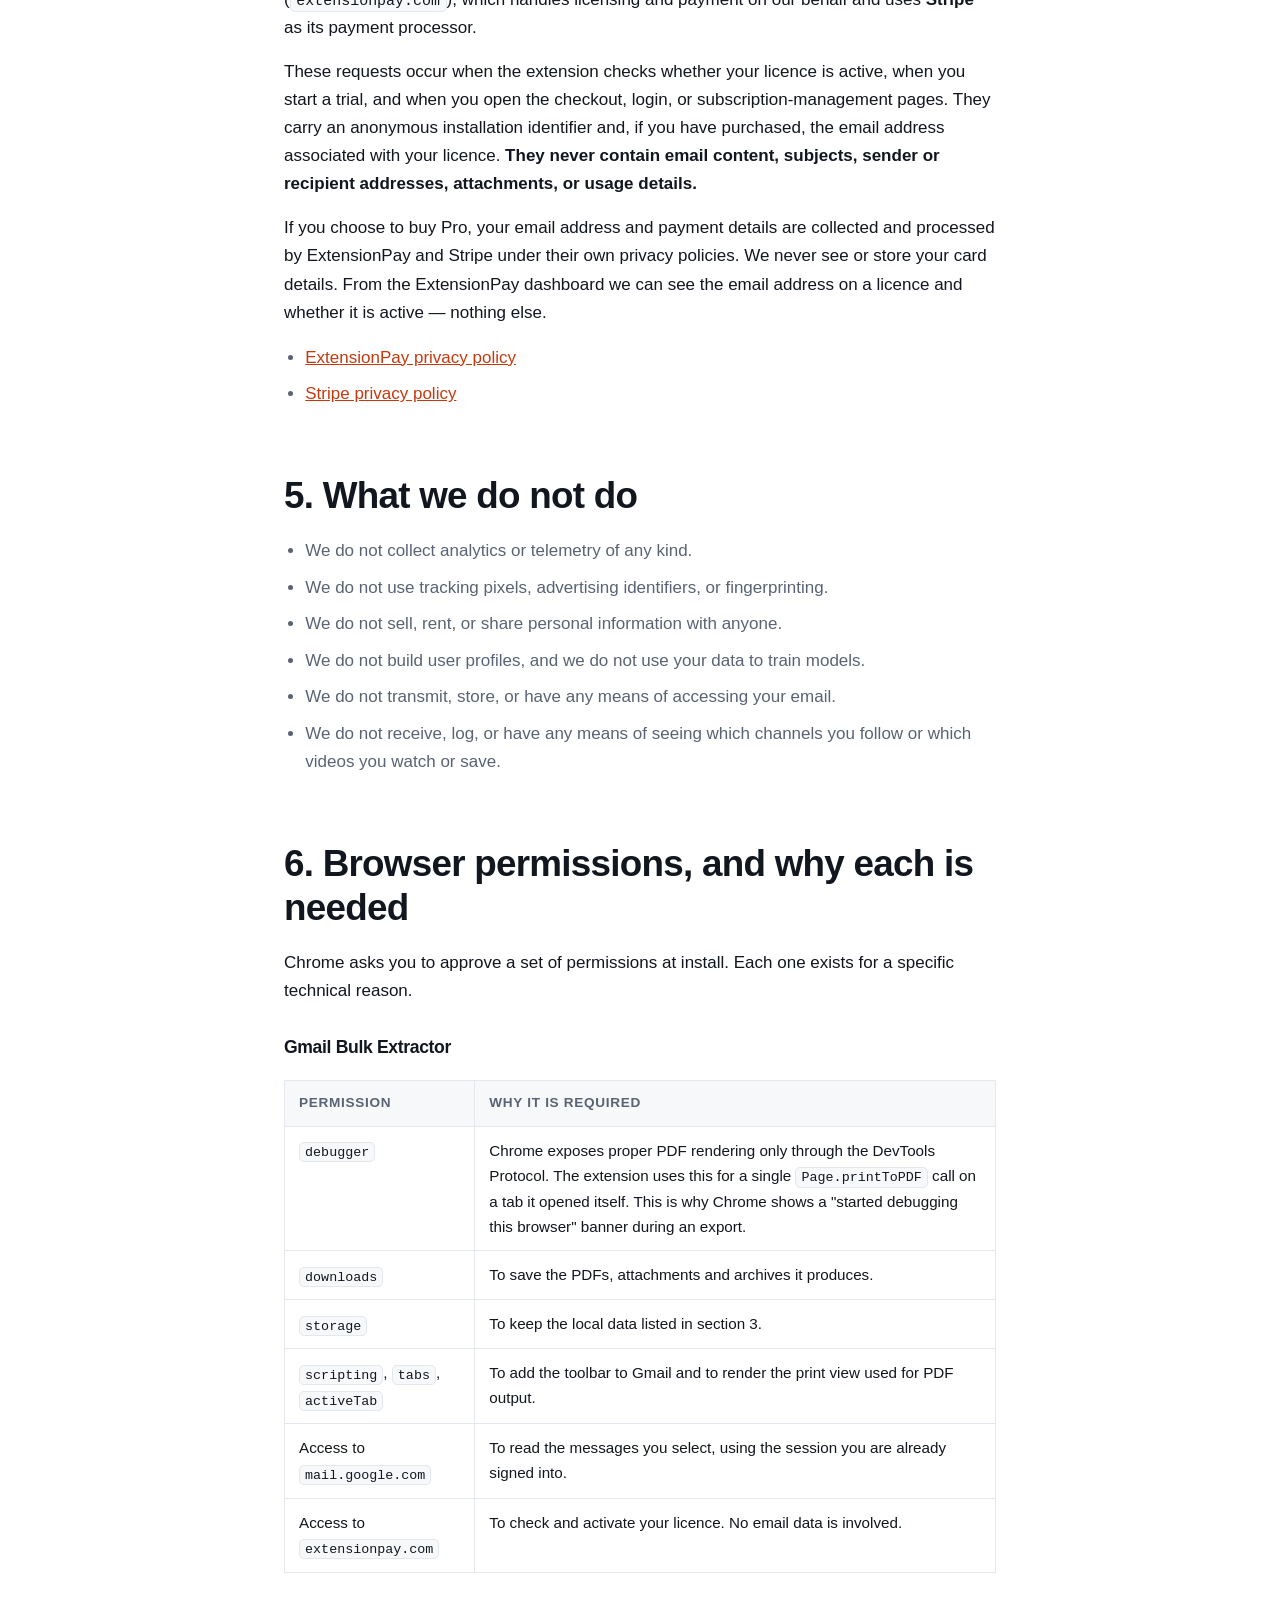
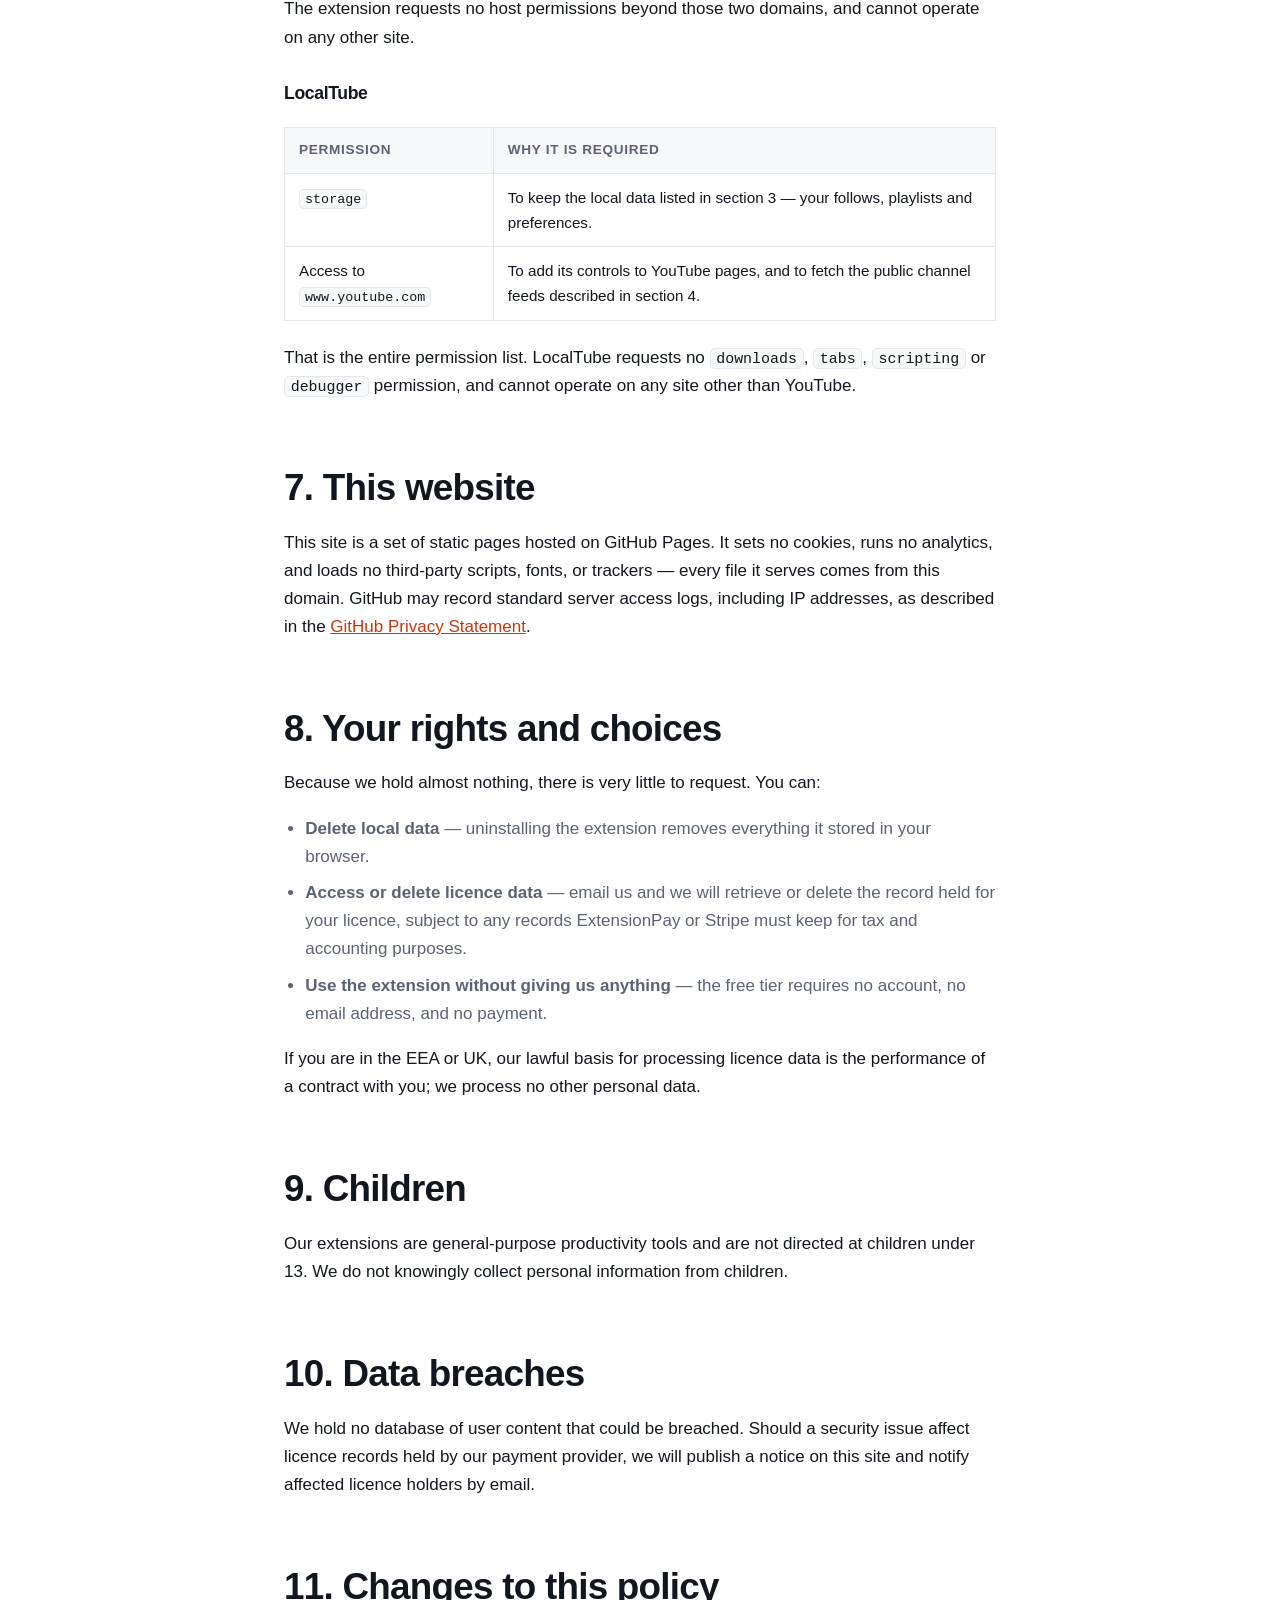
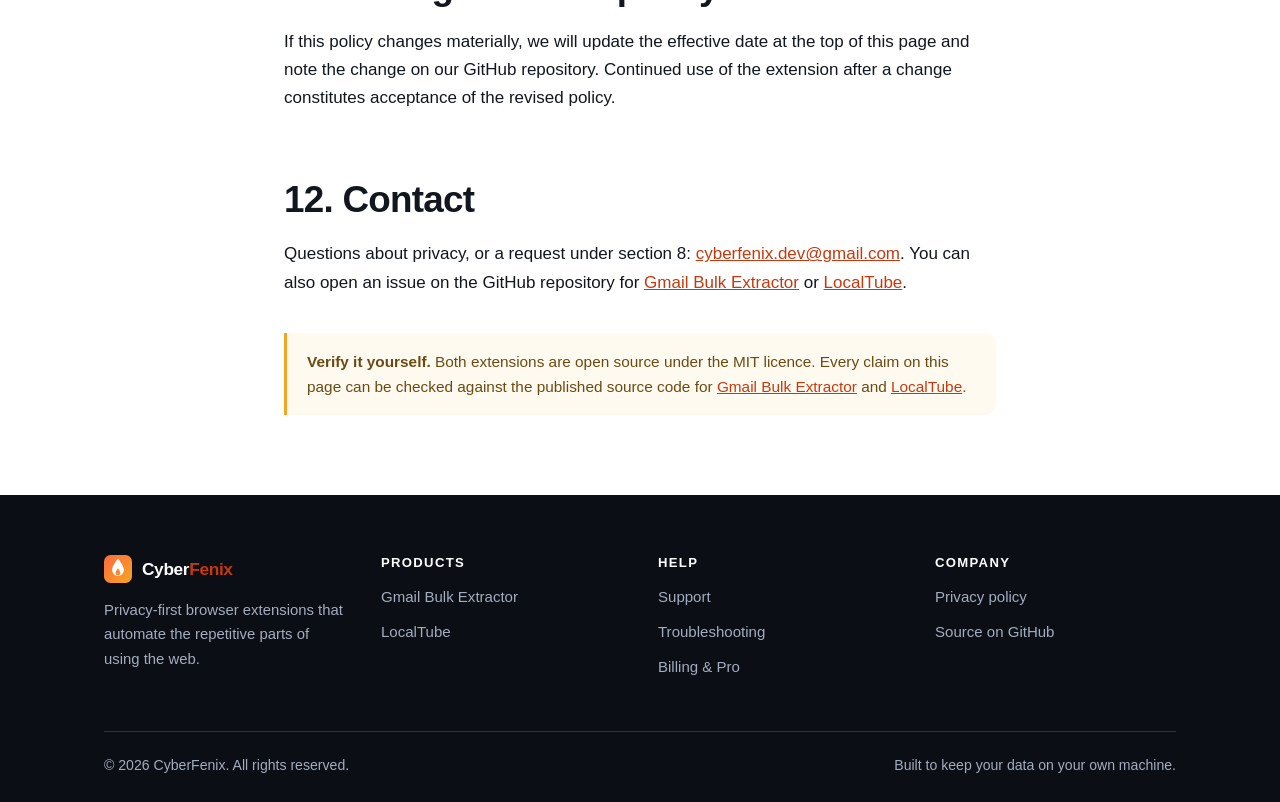
==== commit eda04da5: "Document LocalTube's watch history The product page's Watch Later & Liked card now covers History, a" ====
--- a/privacy/index.html
+++ b/privacy/index.html
@@ -80,7 +80,7 @@
     to the page, and can replace the YouTube homepage grid with a list built from the
     channels you have followed inside the extension.</p>
     <p>LocalTube does not read your YouTube account. It does not access your real
-    subscriptions, watch history, or any signed-in state, and it works the same whether you
+    subscriptions, YouTube's own watch history, or any signed-in state, and it works the same whether you
     are signed in or not. The lists it builds are its own, created by you, and stored only
     in this browser.</p>
 
@@ -110,7 +110,8 @@
       <tbody>
         <tr><td>Followed channels</td><td>The channel IDs and names you chose to follow, and when you added them.</td></tr>
         <tr><td>Playlists</td><td>Your playlists, including Watch Later and Liked, and the videos you saved to them.</td></tr>
-        <tr><td>Preferences</td><td>Whether the LocalTube feed replaces the YouTube homepage, and how often channel feeds refresh.</td></tr>
+        <tr><td>Watch history</td><td>The last 500 videos you watched on YouTube for more than ten seconds while the extension was active — title, channel and when you watched it. Recorded only while the history setting is on, which you can switch off in the extension popup, and clearable in one click from LocalTube's History page. This is LocalTube's own list; it is not read from, and never sent to, your YouTube account.</td></tr>
+        <tr><td>Preferences</td><td>Whether the LocalTube feed replaces the YouTube homepage, whether watch history is recorded, and how often channel feeds refresh.</td></tr>
         <tr><td>Feed cache</td><td>A short-lived copy of the public channel feeds already fetched, so the page does not re-request them on every visit. It is never included in a backup export and can be discarded at any time.</td></tr>
       </tbody>
     </table>
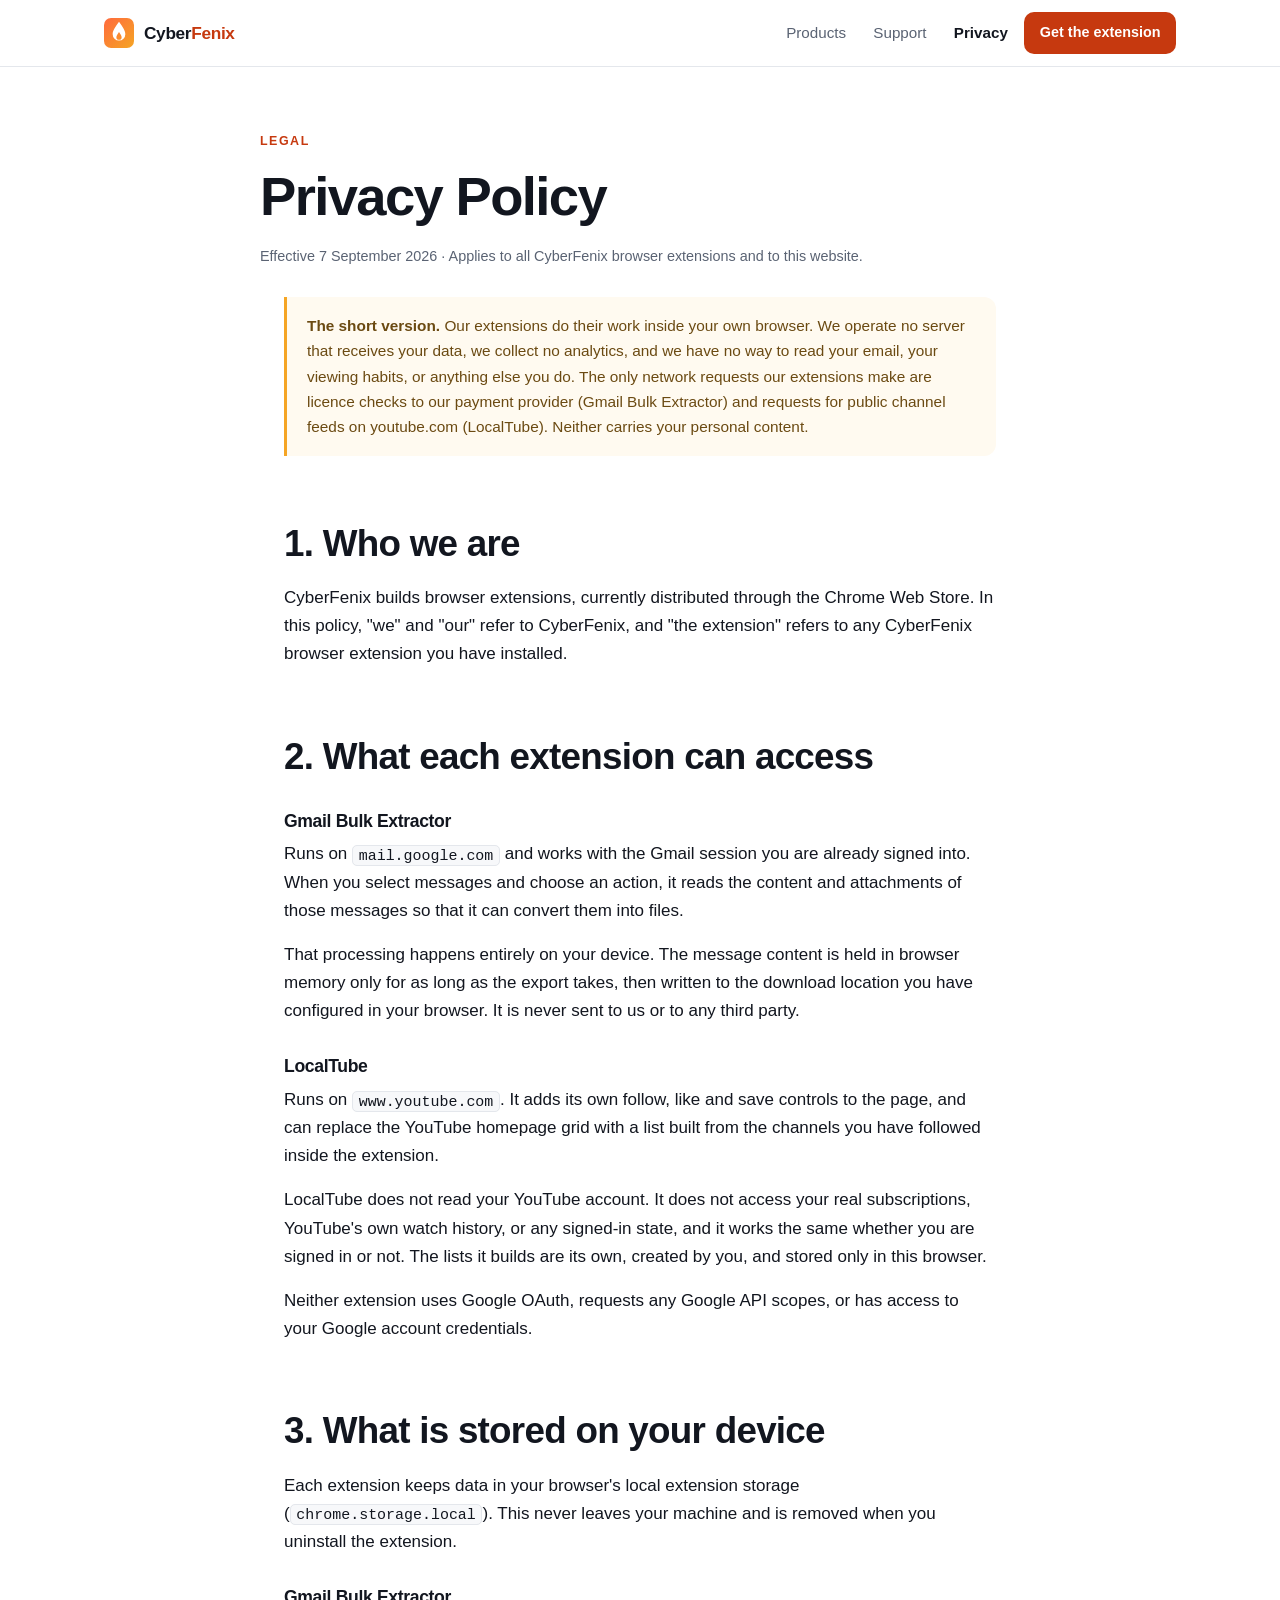
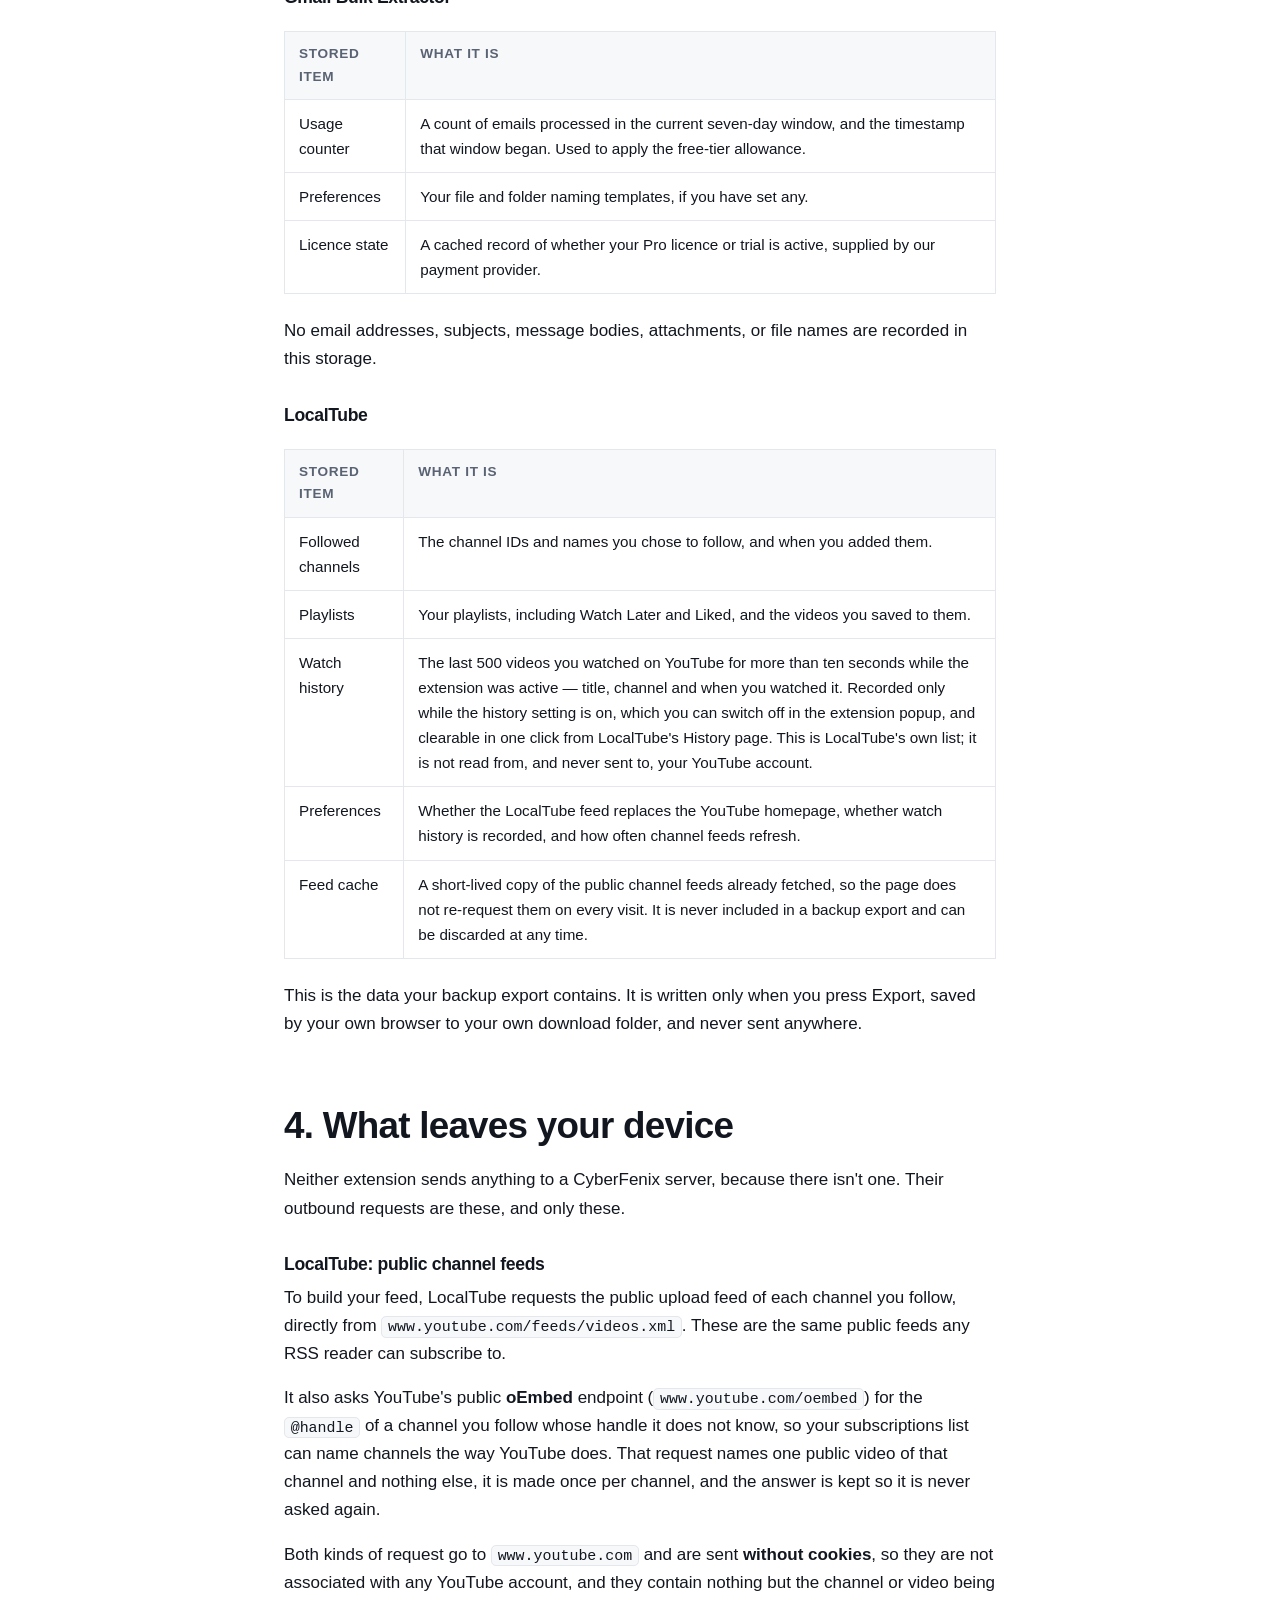
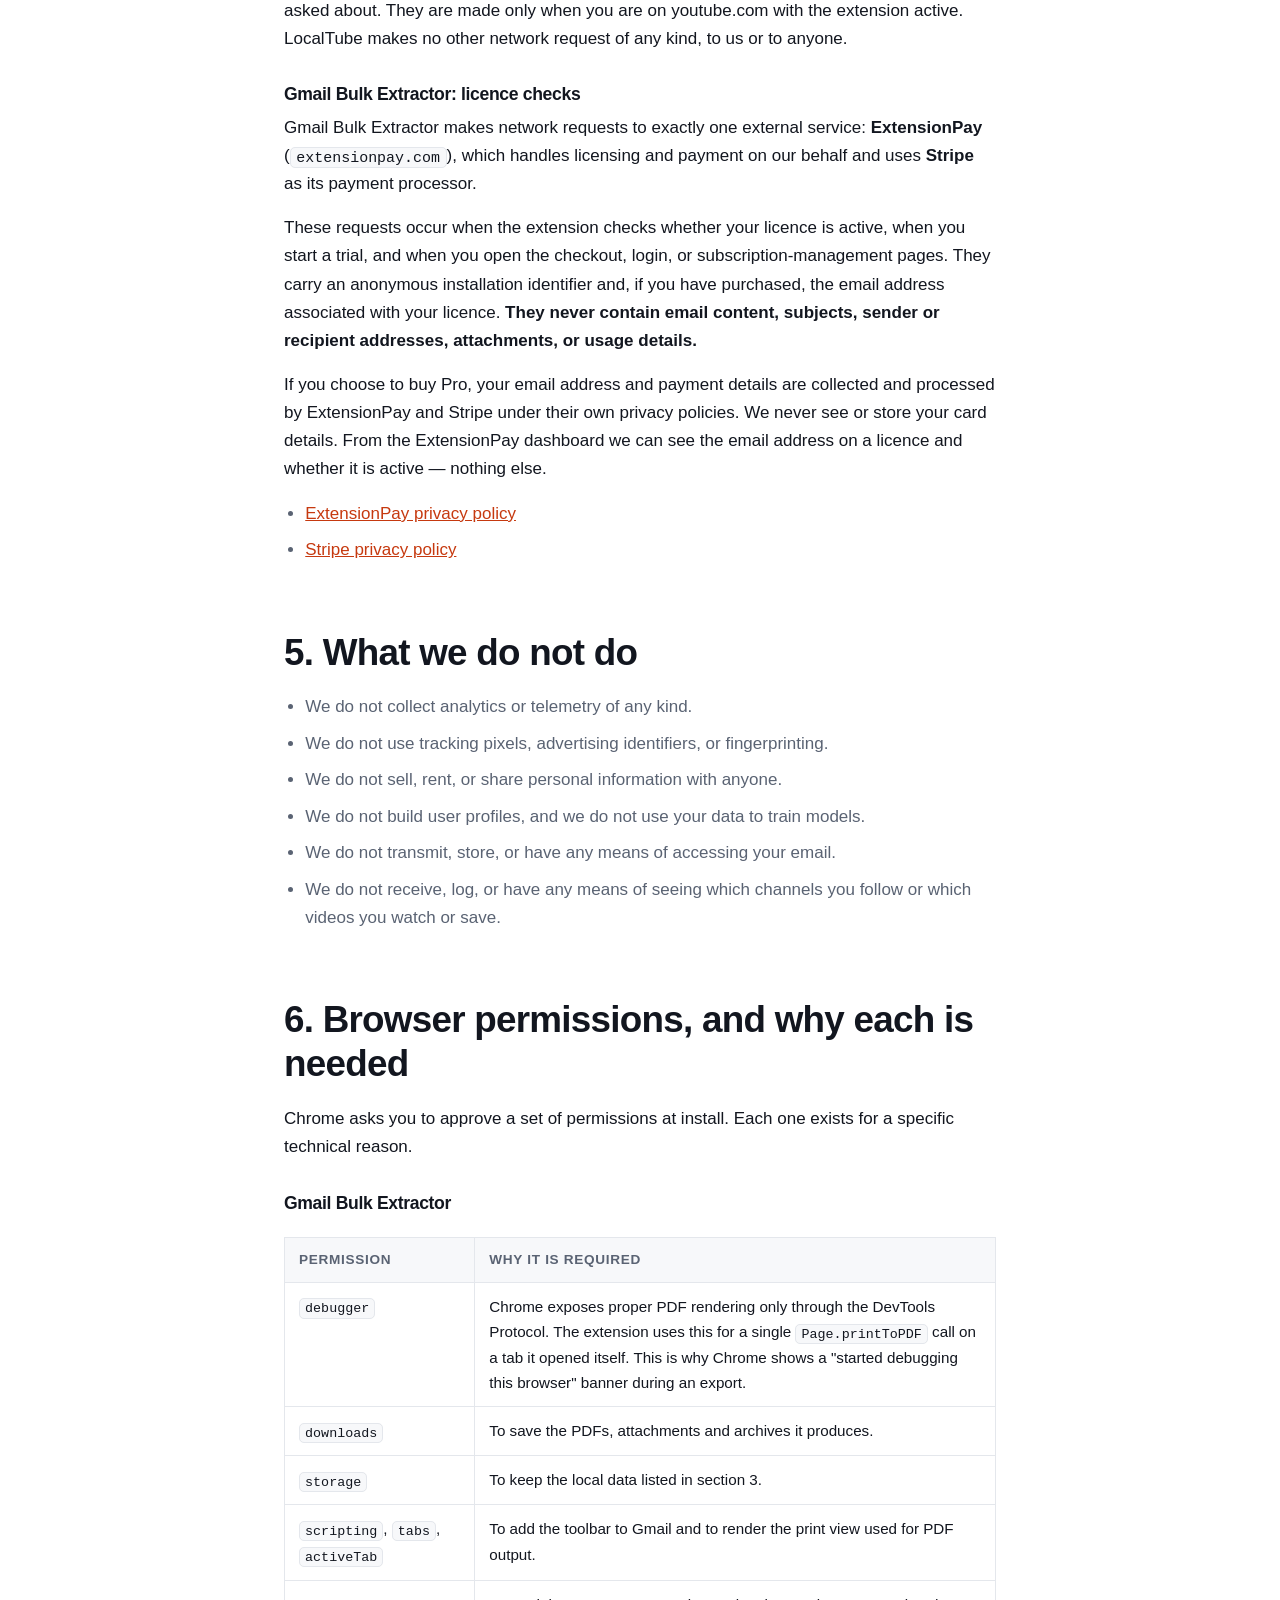
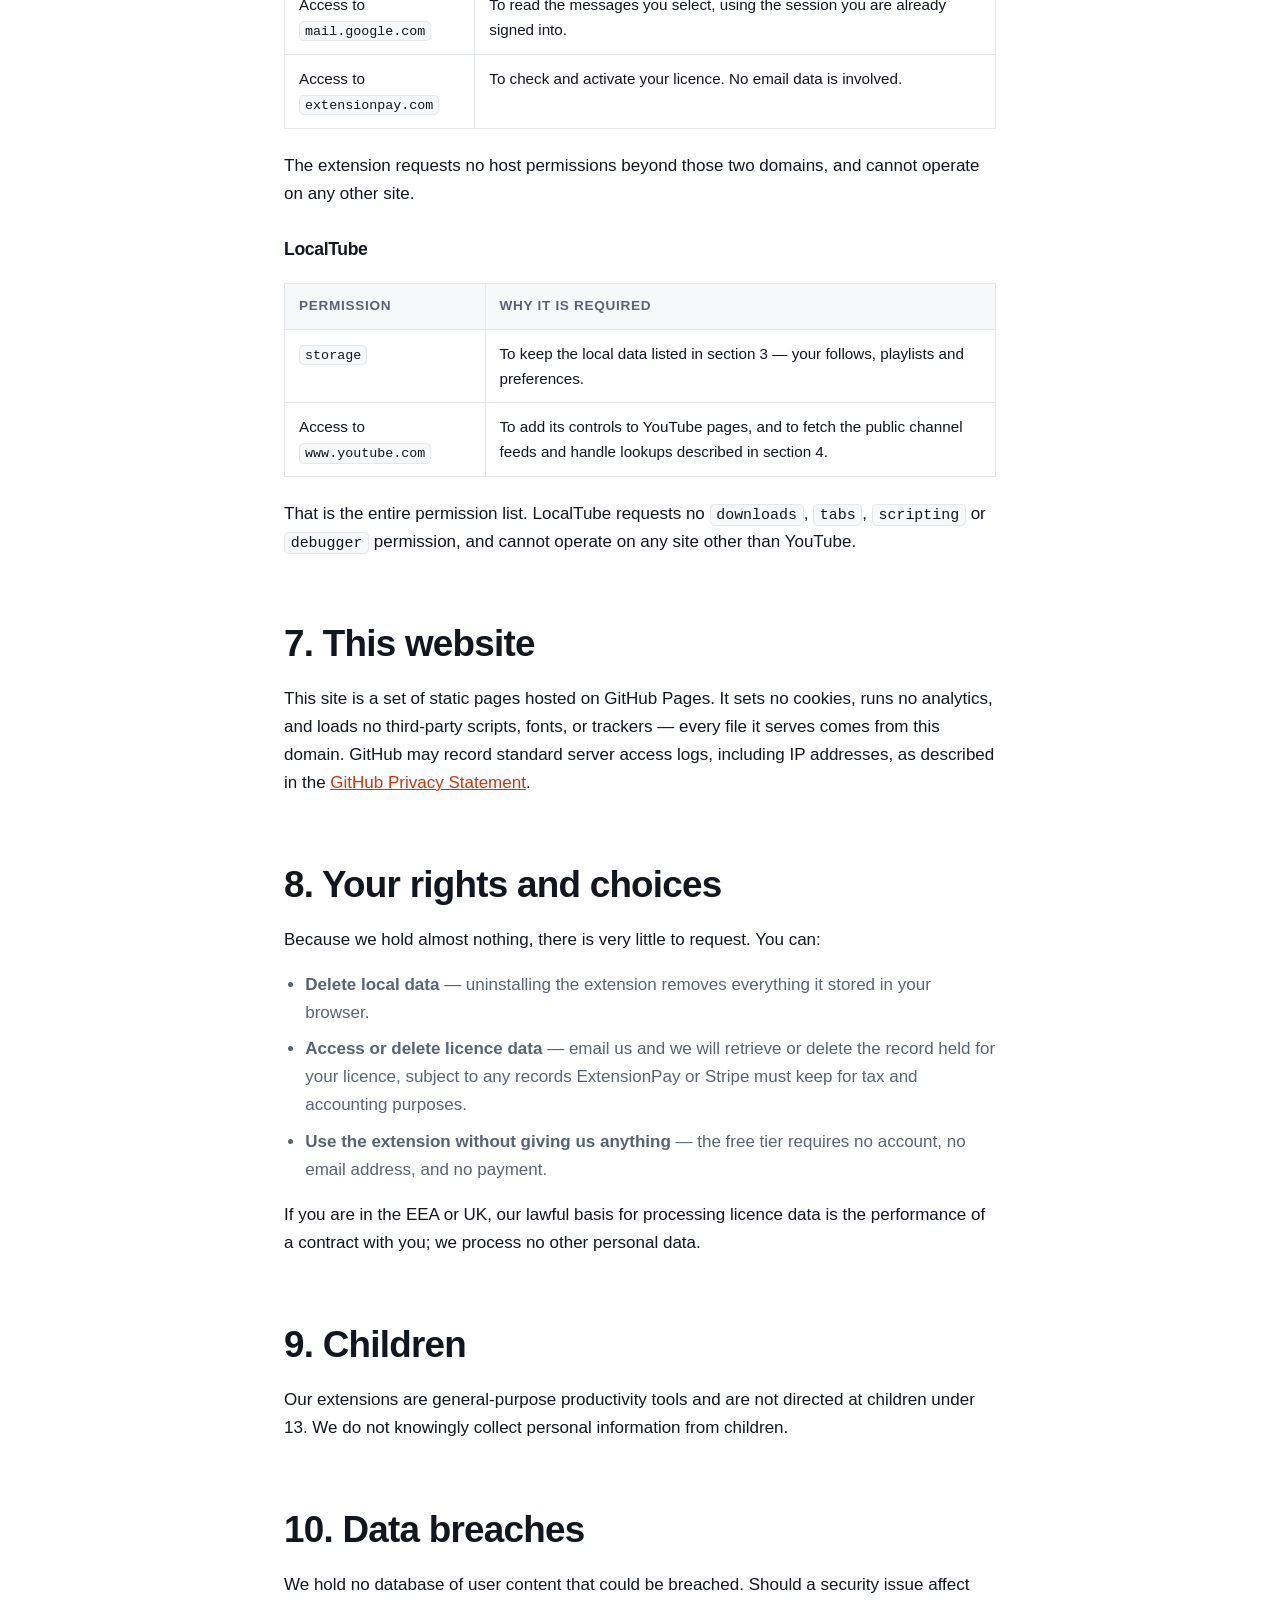
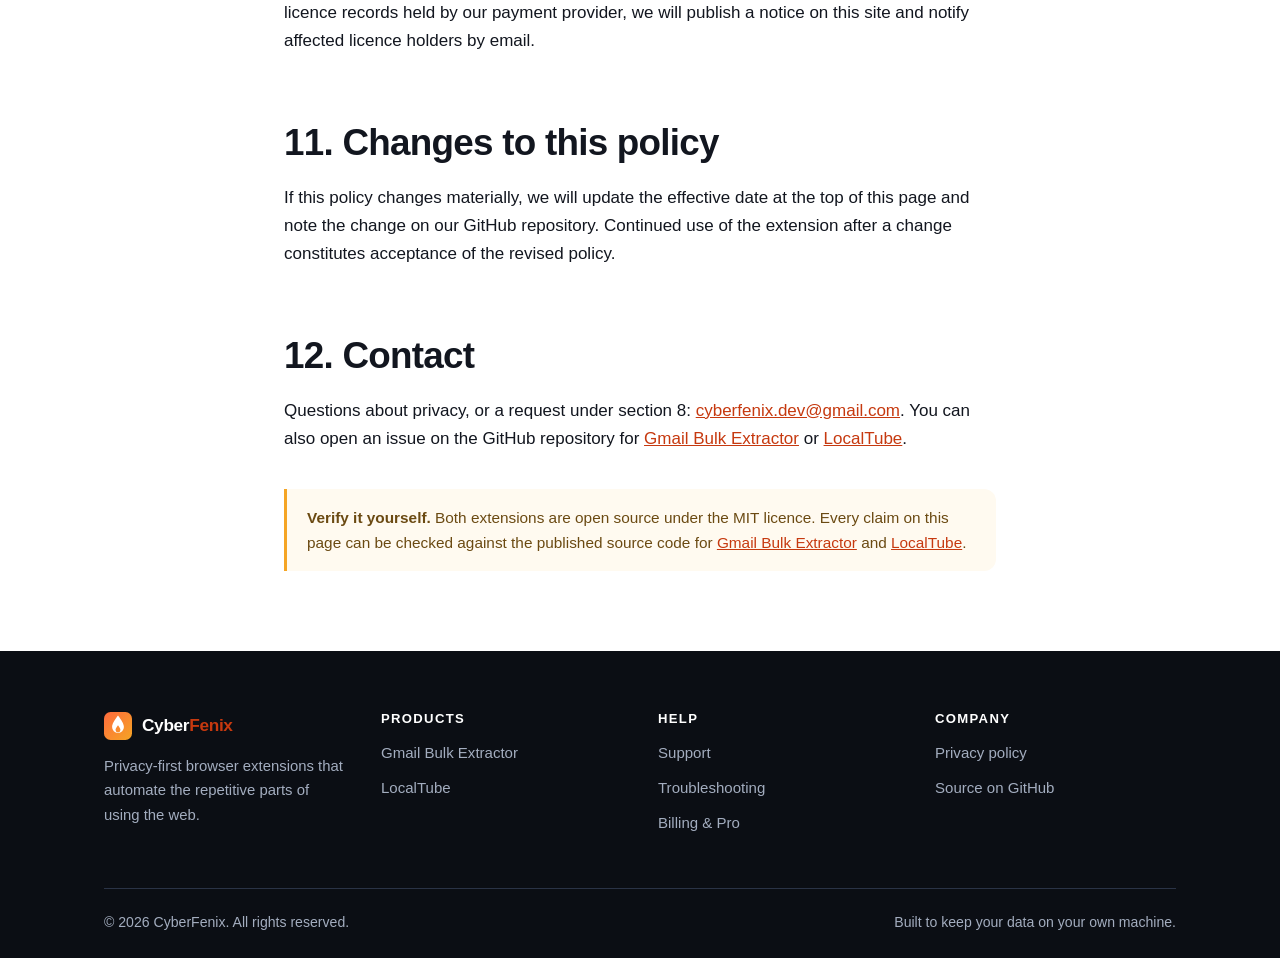
==== commit 37b728ca: "Document LocalTube's handle lookups in the privacy policy LocalTube now asks YouTube's public oEmbed" ====
--- a/privacy/index.html
+++ b/privacy/index.html
@@ -126,10 +126,16 @@
     <p>To build your feed, LocalTube requests the public upload feed of each channel you
     follow, directly from <code>www.youtube.com/feeds/videos.xml</code>. These are the same
     public feeds any RSS reader can subscribe to.</p>
-    <p>The requests are sent <strong>without cookies</strong>, so they are not associated
-    with any YouTube account, and they contain nothing but the channel ID being requested.
-    They are made only when you are on youtube.com with the extension active. LocalTube
-    makes no other network request of any kind, to us or to anyone.</p>
+    <p>It also asks YouTube's public <strong>oEmbed</strong> endpoint
+    (<code>www.youtube.com/oembed</code>) for the <code>@handle</code> of a channel you
+    follow whose handle it does not know, so your subscriptions list can name channels the
+    way YouTube does. That request names one public video of that channel and nothing else,
+    it is made once per channel, and the answer is kept so it is never asked again.</p>
+    <p>Both kinds of request go to <code>www.youtube.com</code> and are sent
+    <strong>without cookies</strong>, so they are not associated with any YouTube account,
+    and they contain nothing but the channel or video being asked about. They are made only
+    when you are on youtube.com with the extension active. LocalTube makes no other network
+    request of any kind, to us or to anyone.</p>
 
     <h3>Gmail Bulk Extractor: licence checks</h3>
     <p>Gmail Bulk Extractor makes network requests to exactly one external service:
@@ -183,7 +189,7 @@
       <thead><tr><th>Permission</th><th>Why it is required</th></tr></thead>
       <tbody>
         <tr><td><code>storage</code></td><td>To keep the local data listed in section 3 — your follows, playlists and preferences.</td></tr>
-        <tr><td>Access to <code>www.youtube.com</code></td><td>To add its controls to YouTube pages, and to fetch the public channel feeds described in section 4.</td></tr>
+        <tr><td>Access to <code>www.youtube.com</code></td><td>To add its controls to YouTube pages, and to fetch the public channel feeds and handle lookups described in section 4.</td></tr>
       </tbody>
     </table>
     <p>That is the entire permission list. LocalTube requests no <code>downloads</code>,
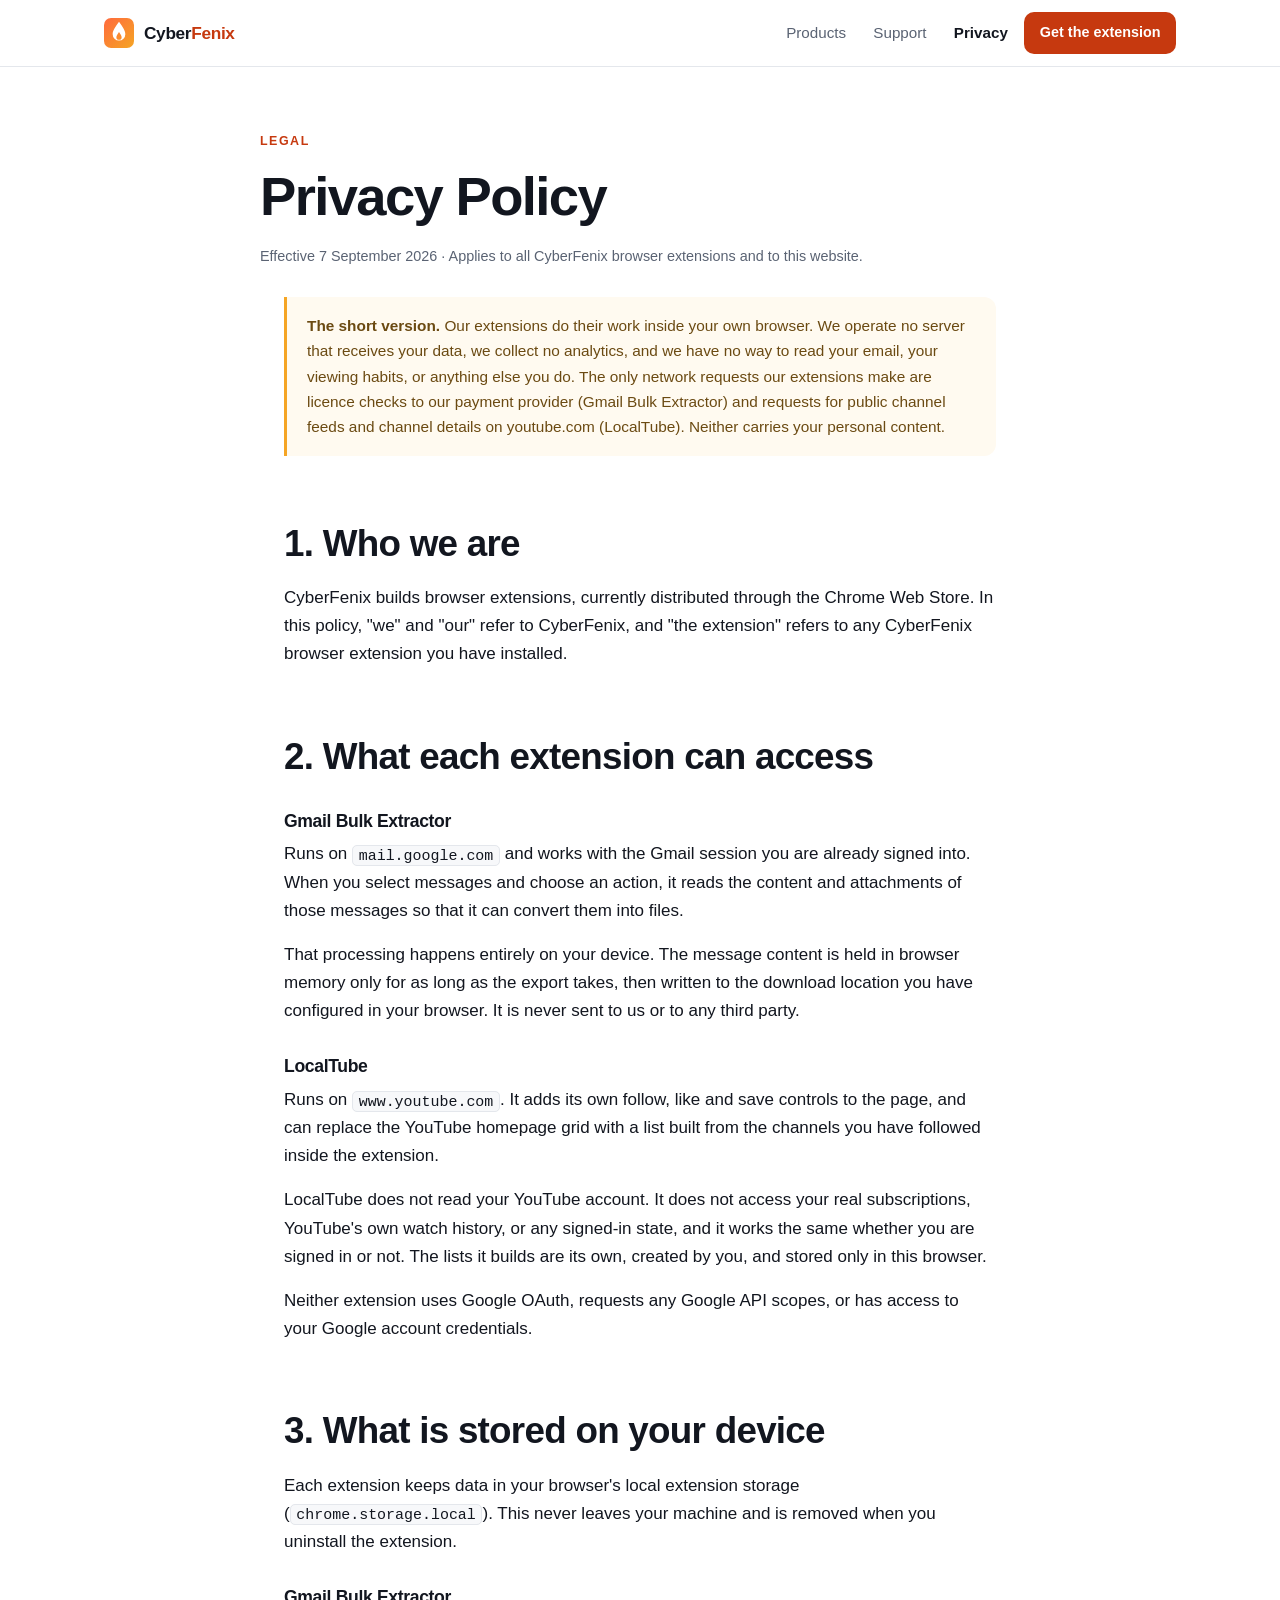
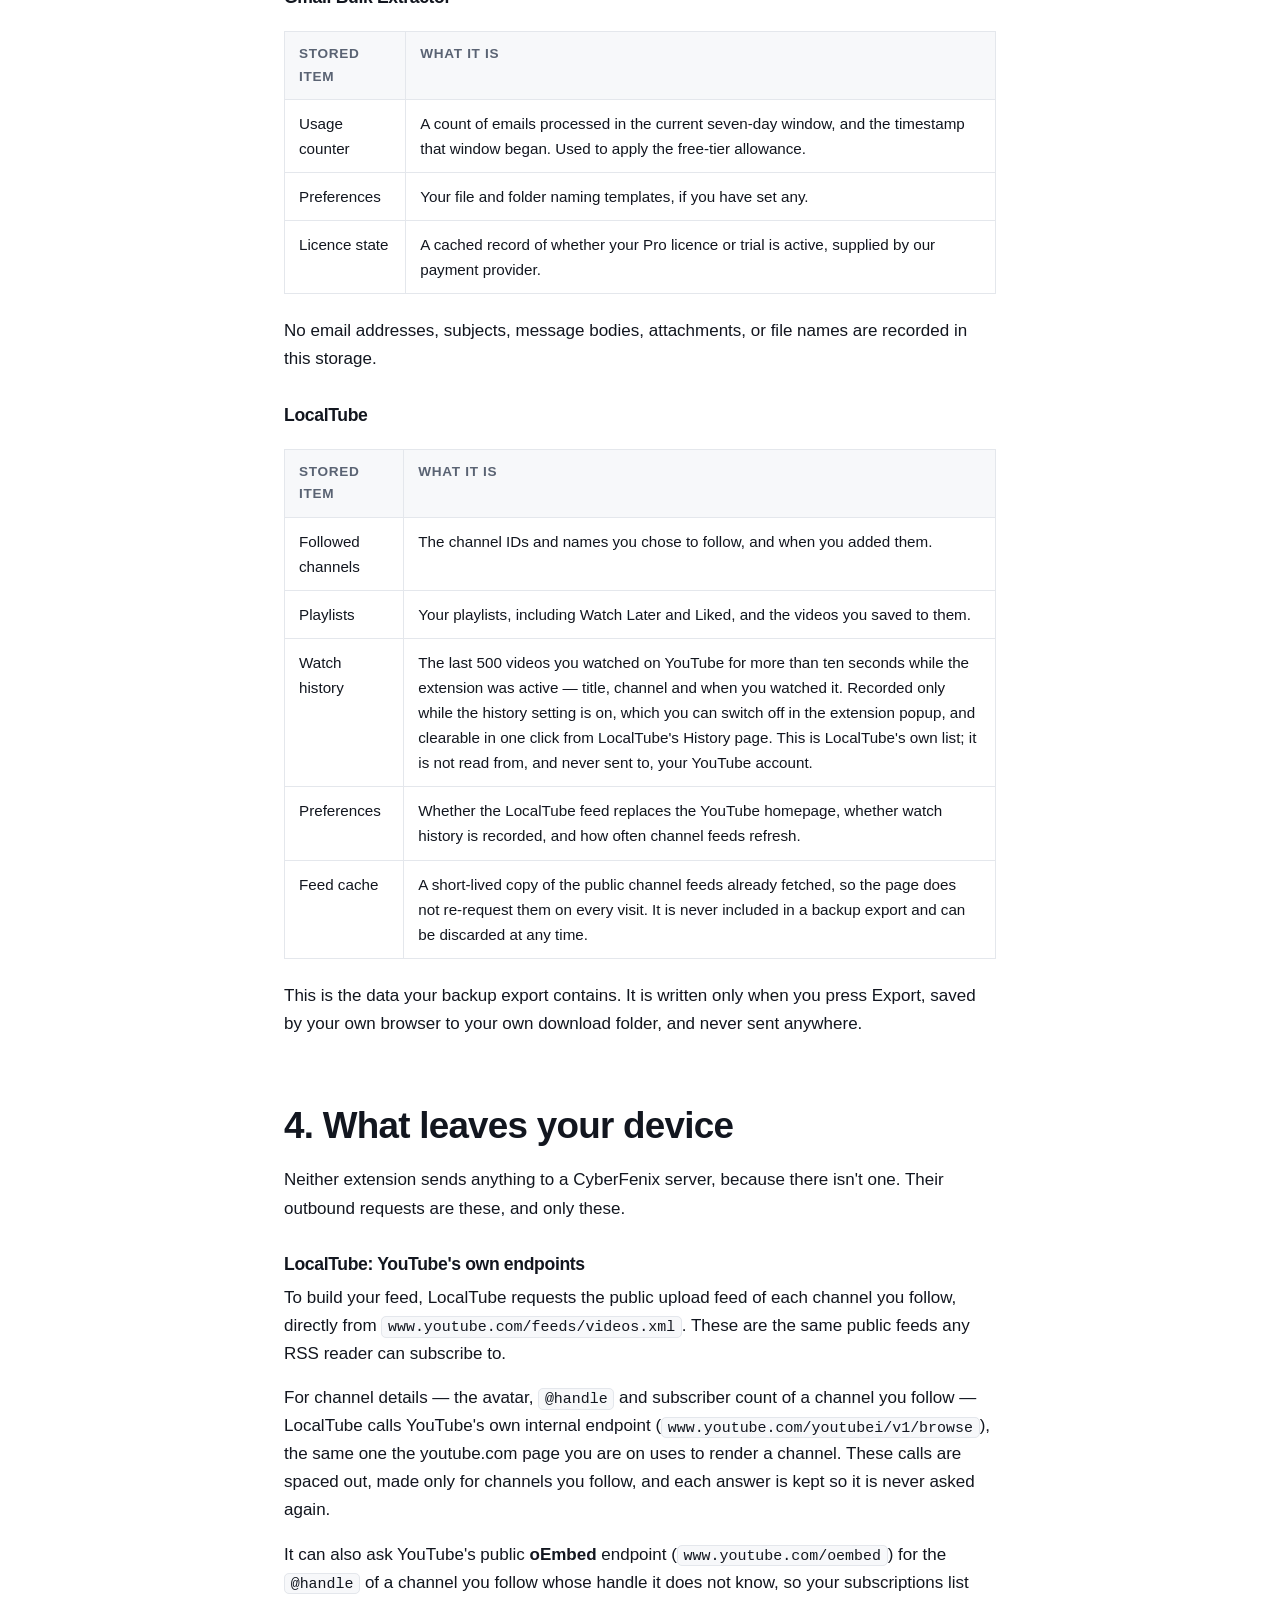
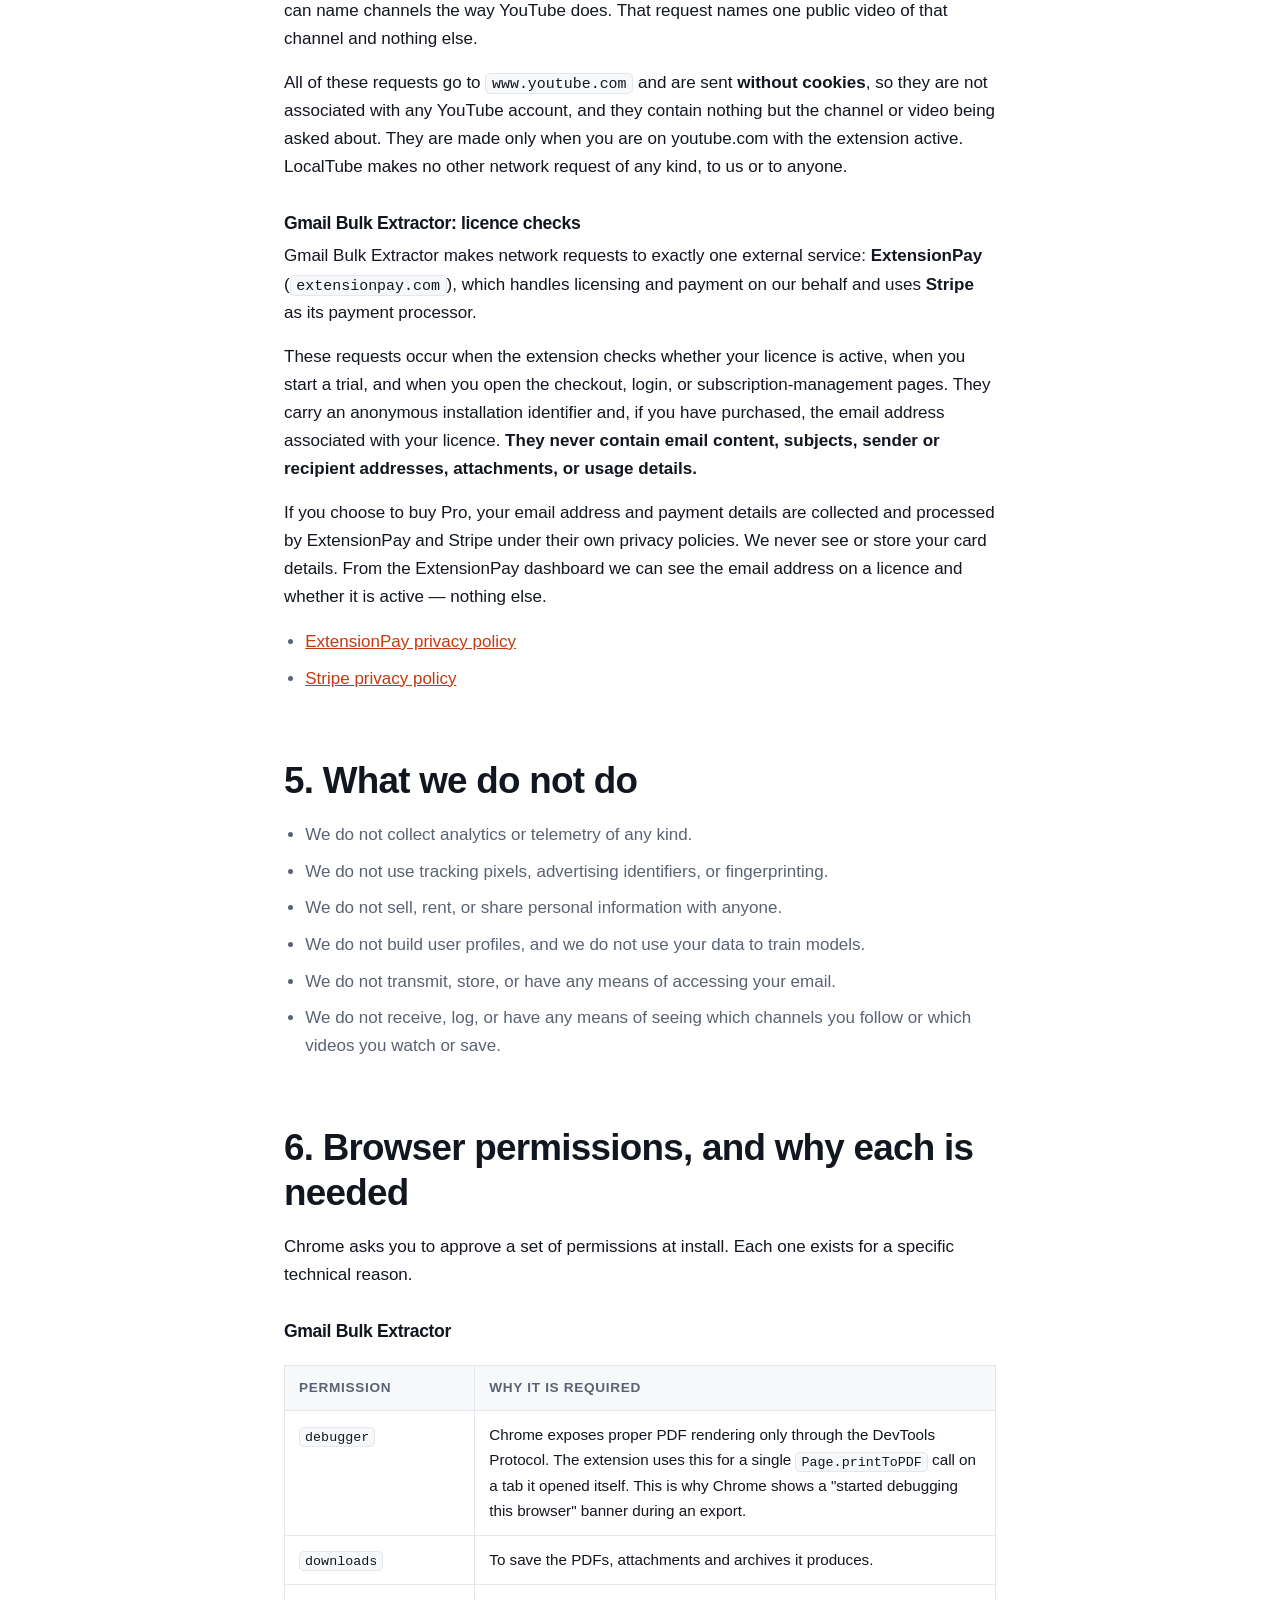
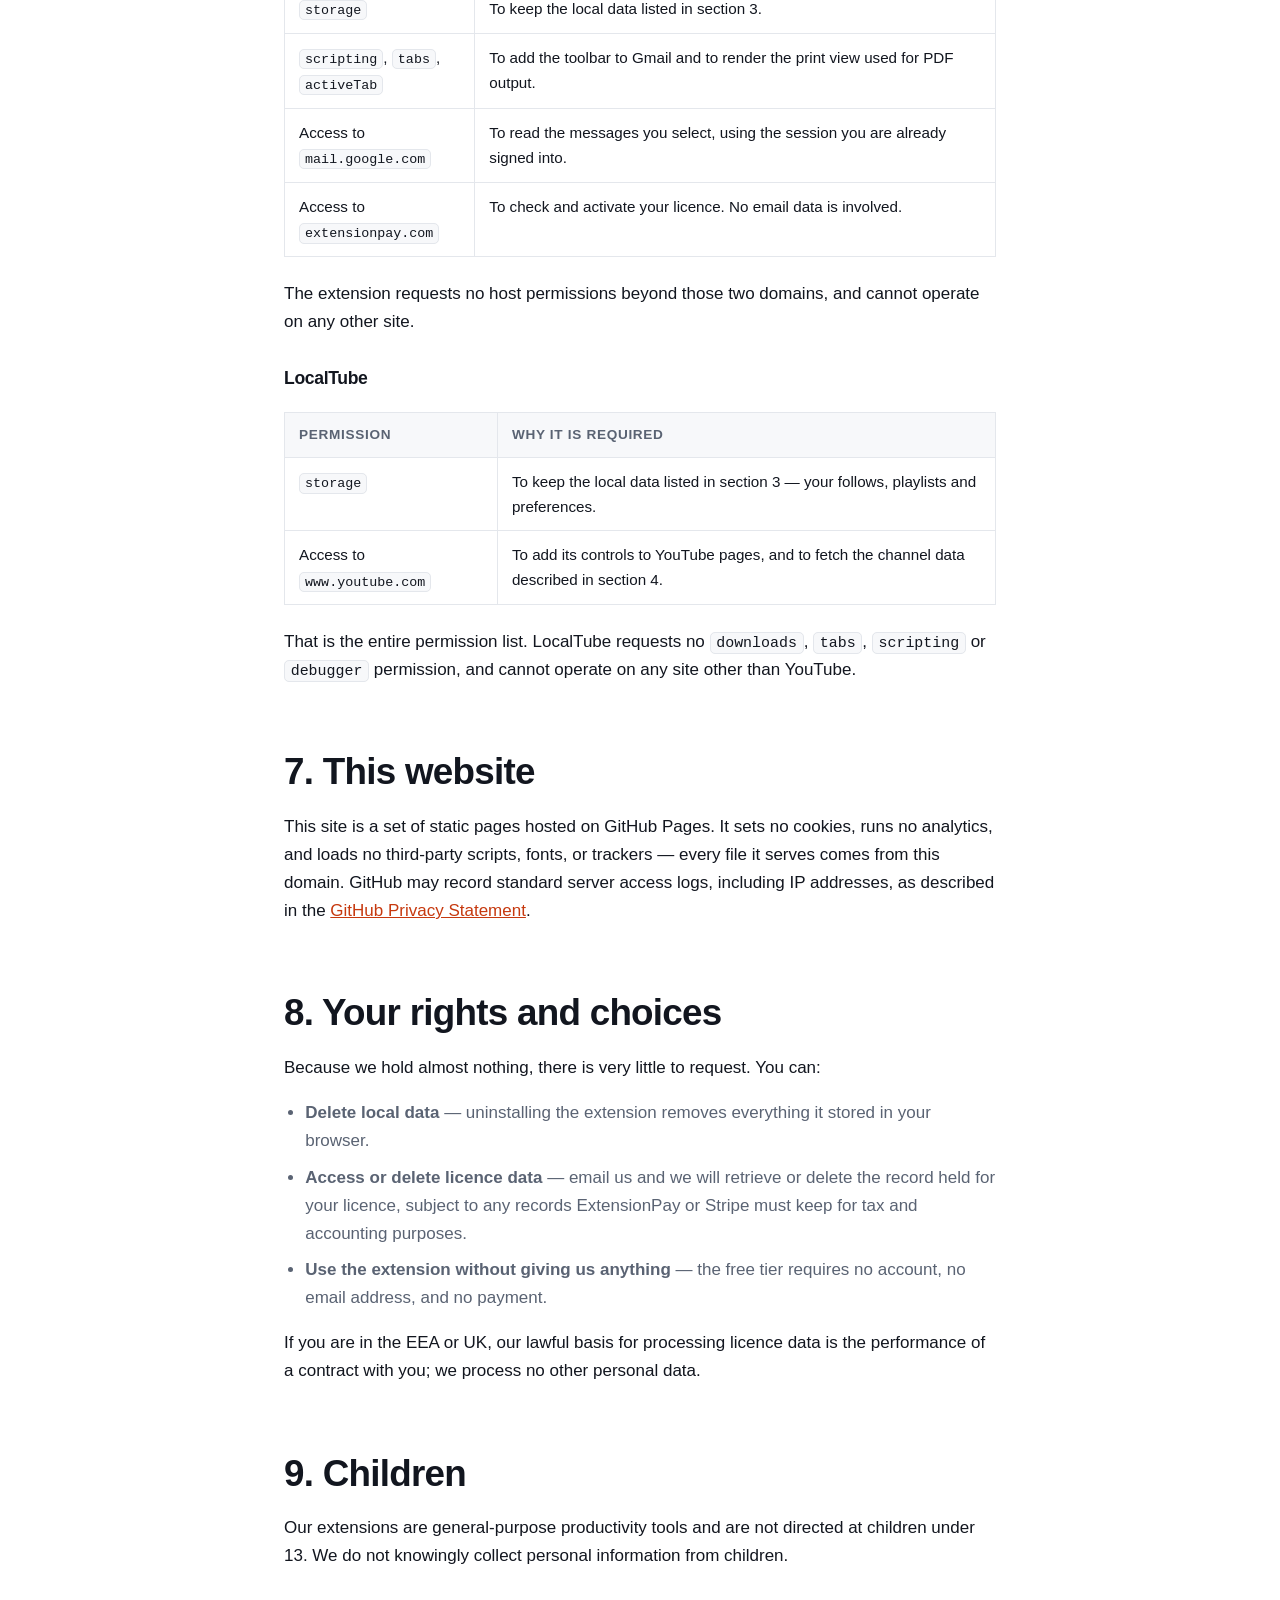
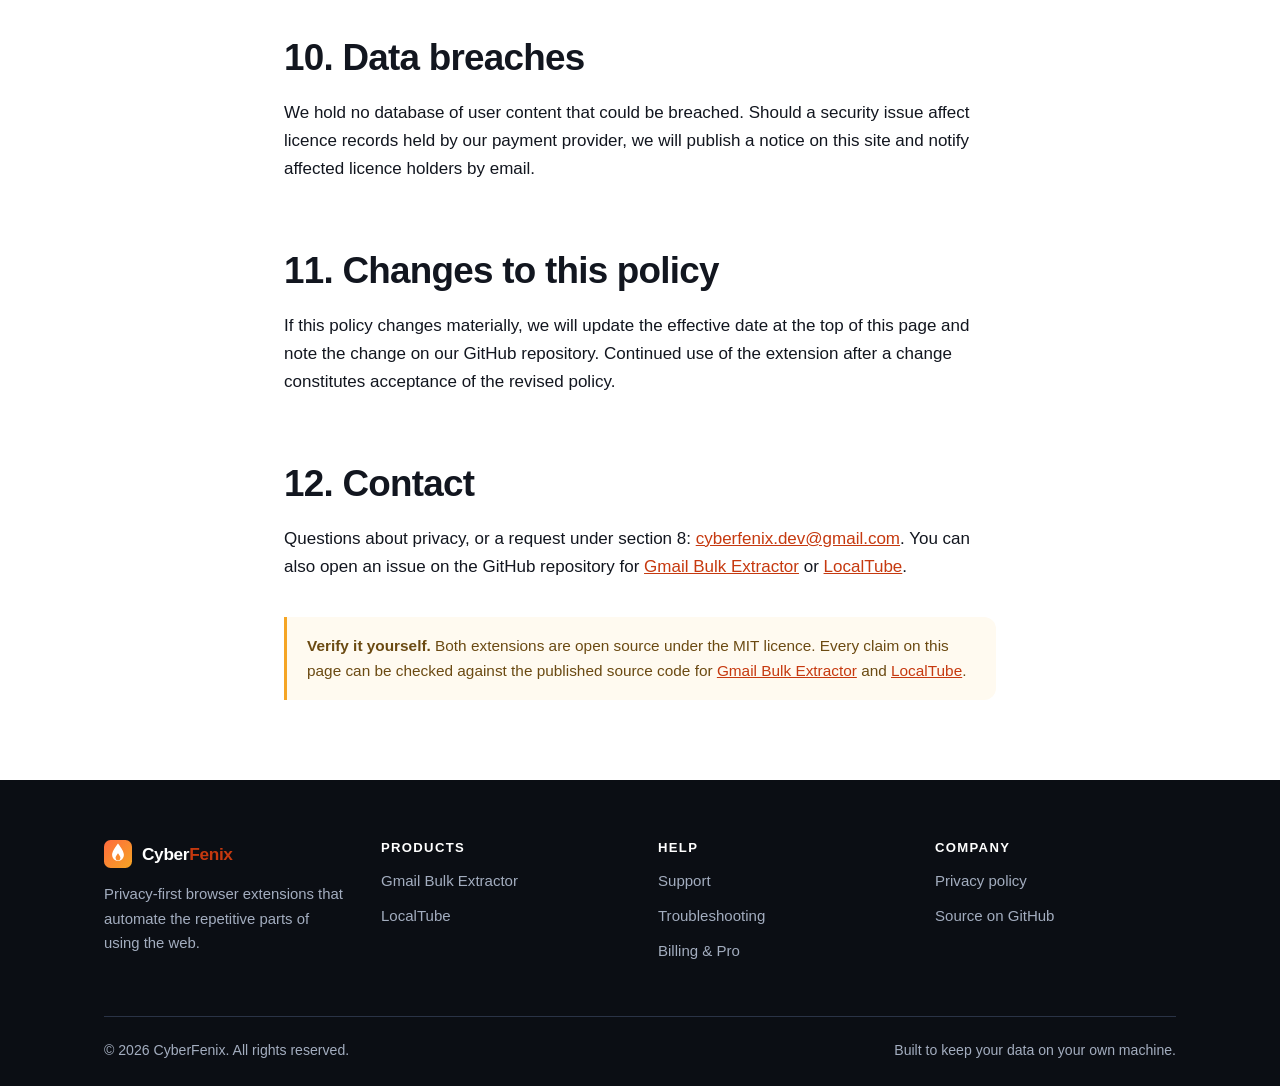
==== commit 644d58f0: "LocalTube wording: channel details now come from YouTube's own endpoints LocalTube v1.1 calls Innert" ====
--- a/privacy/index.html
+++ b/privacy/index.html
@@ -55,8 +55,8 @@
       browser. We operate no server that receives your data, we collect no analytics, and we
       have no way to read your email, your viewing habits, or anything else you do. The only
       network requests our extensions make are licence checks to our payment provider
-      (Gmail Bulk Extractor) and requests for public channel feeds on youtube.com
-      (LocalTube). Neither carries your personal content.</p>
+      (Gmail Bulk Extractor) and requests for public channel feeds and channel details
+      on youtube.com (LocalTube). Neither carries your personal content.</p>
     </div>
 
     <h2>1. Who we are</h2>
@@ -122,16 +122,20 @@
     <p>Neither extension sends anything to a CyberFenix server, because there isn't one.
     Their outbound requests are these, and only these.</p>
 
-    <h3>LocalTube: public channel feeds</h3>
+    <h3>LocalTube: YouTube's own endpoints</h3>
     <p>To build your feed, LocalTube requests the public upload feed of each channel you
     follow, directly from <code>www.youtube.com/feeds/videos.xml</code>. These are the same
     public feeds any RSS reader can subscribe to.</p>
-    <p>It also asks YouTube's public <strong>oEmbed</strong> endpoint
+    <p>For channel details — the avatar, <code>@handle</code> and subscriber count of a
+    channel you follow — LocalTube calls YouTube's own internal endpoint
+    (<code>www.youtube.com/youtubei/v1/browse</code>), the same one the youtube.com page you
+    are on uses to render a channel. These calls are spaced out, made only for channels you
+    follow, and each answer is kept so it is never asked again.</p>
+    <p>It can also ask YouTube's public <strong>oEmbed</strong> endpoint
     (<code>www.youtube.com/oembed</code>) for the <code>@handle</code> of a channel you
     follow whose handle it does not know, so your subscriptions list can name channels the
-    way YouTube does. That request names one public video of that channel and nothing else,
-    it is made once per channel, and the answer is kept so it is never asked again.</p>
-    <p>Both kinds of request go to <code>www.youtube.com</code> and are sent
+    way YouTube does. That request names one public video of that channel and nothing else.</p>
+    <p>All of these requests go to <code>www.youtube.com</code> and are sent
     <strong>without cookies</strong>, so they are not associated with any YouTube account,
     and they contain nothing but the channel or video being asked about. They are made only
     when you are on youtube.com with the extension active. LocalTube makes no other network
@@ -189,7 +193,7 @@
       <thead><tr><th>Permission</th><th>Why it is required</th></tr></thead>
       <tbody>
         <tr><td><code>storage</code></td><td>To keep the local data listed in section 3 — your follows, playlists and preferences.</td></tr>
-        <tr><td>Access to <code>www.youtube.com</code></td><td>To add its controls to YouTube pages, and to fetch the public channel feeds and handle lookups described in section 4.</td></tr>
+        <tr><td>Access to <code>www.youtube.com</code></td><td>To add its controls to YouTube pages, and to fetch the channel data described in section 4.</td></tr>
       </tbody>
     </table>
     <p>That is the entire permission list. LocalTube requests no <code>downloads</code>,
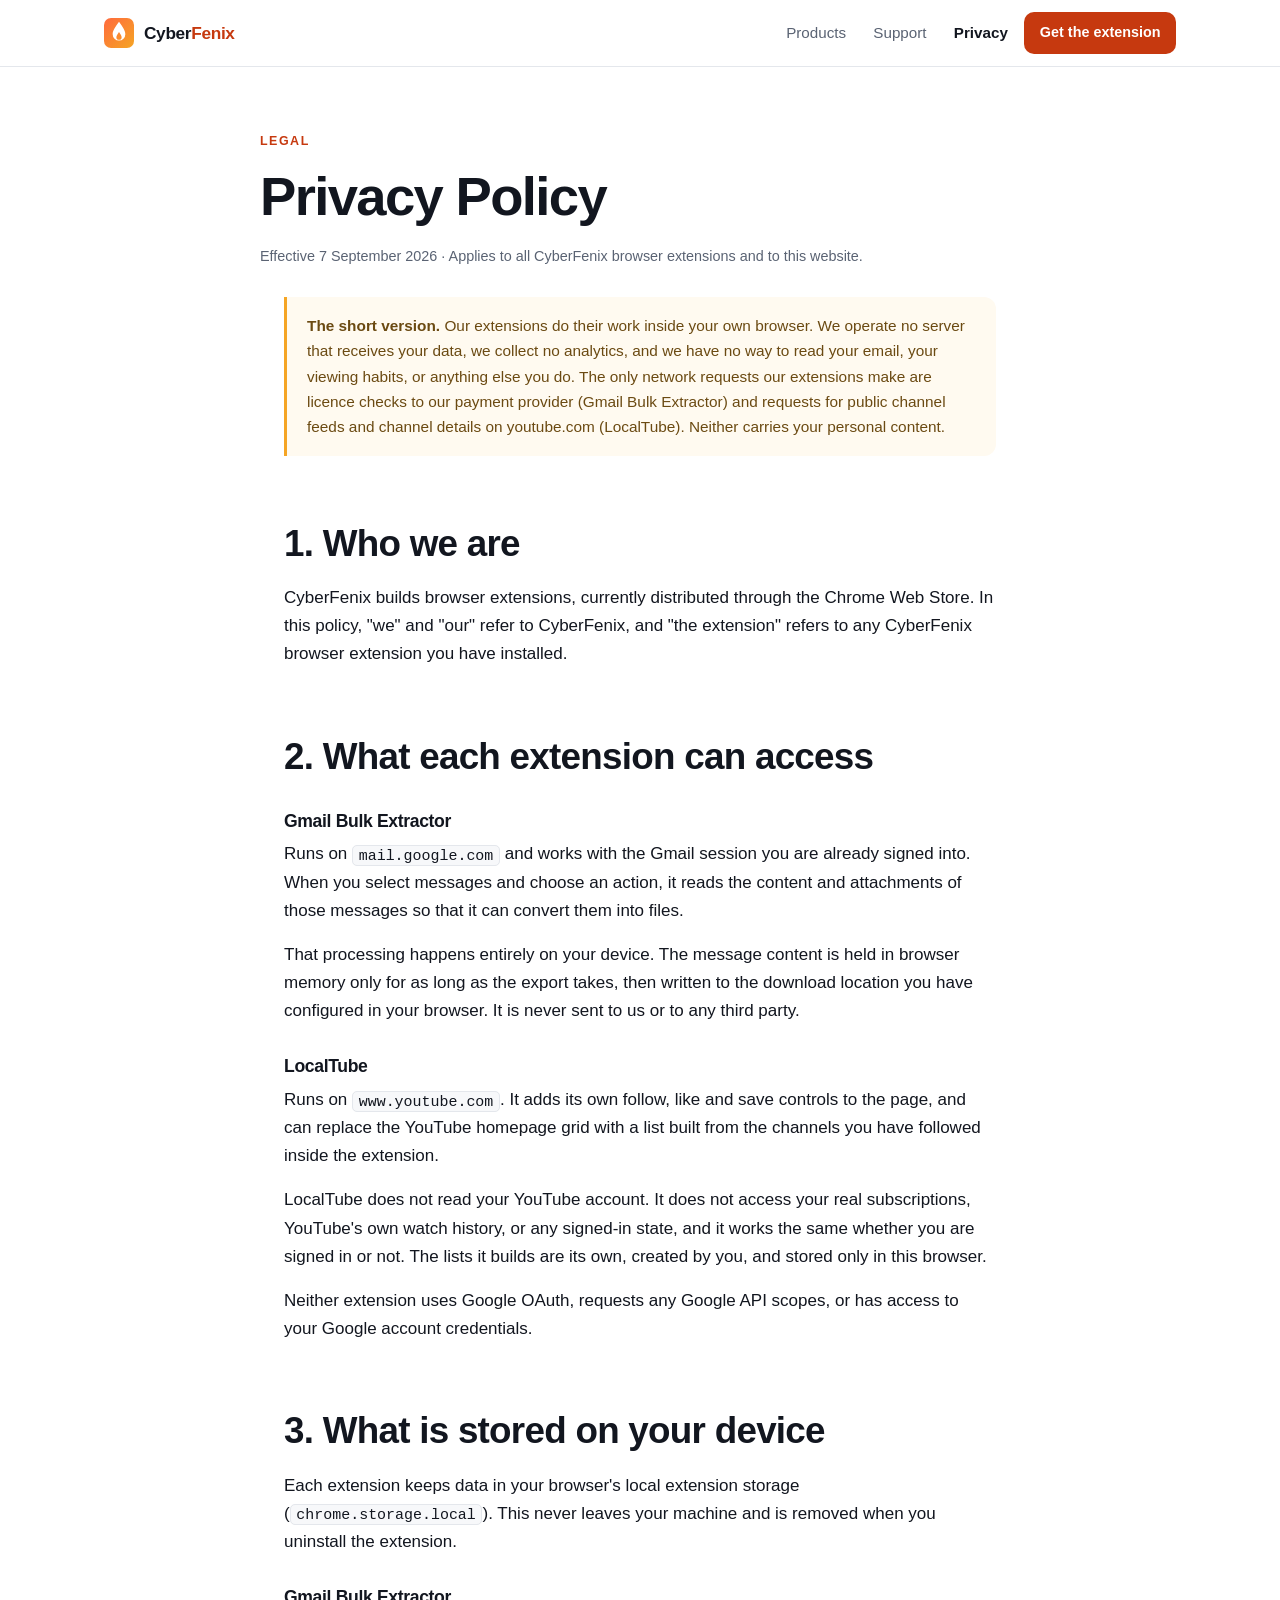
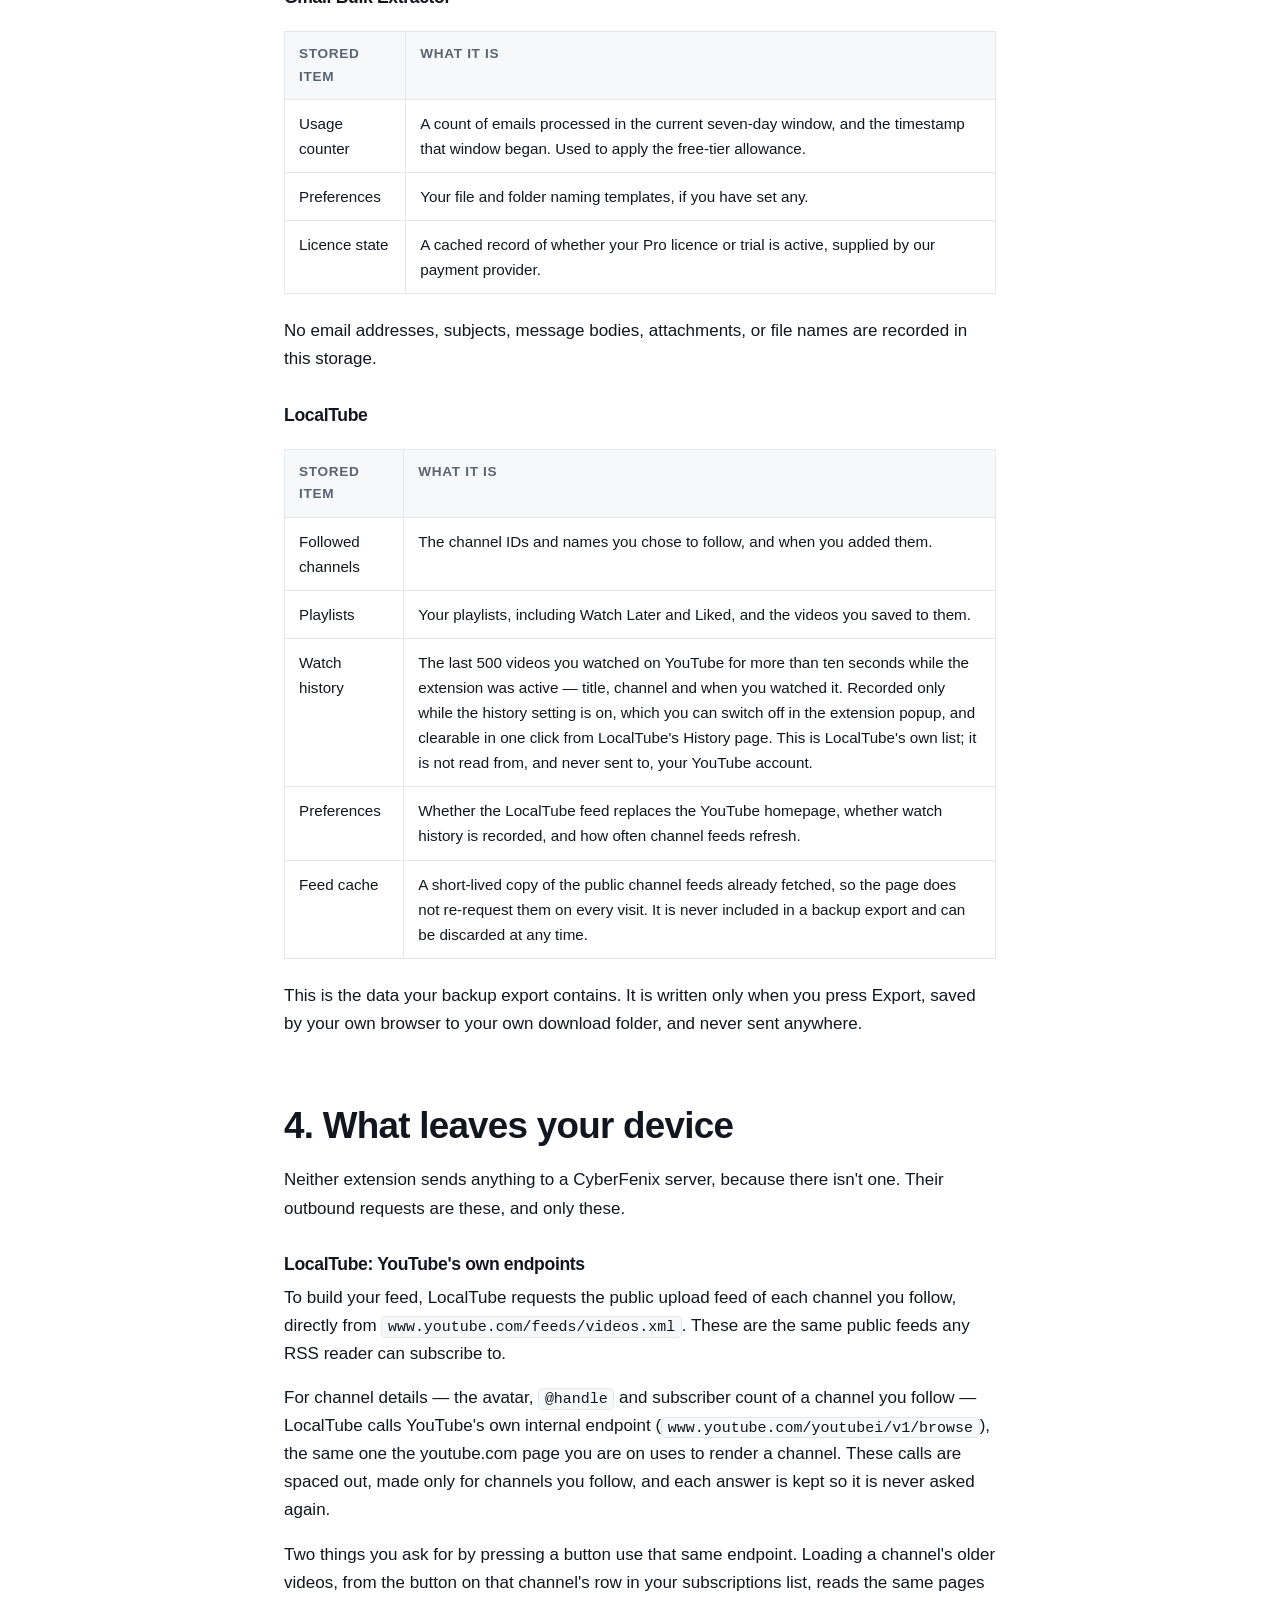
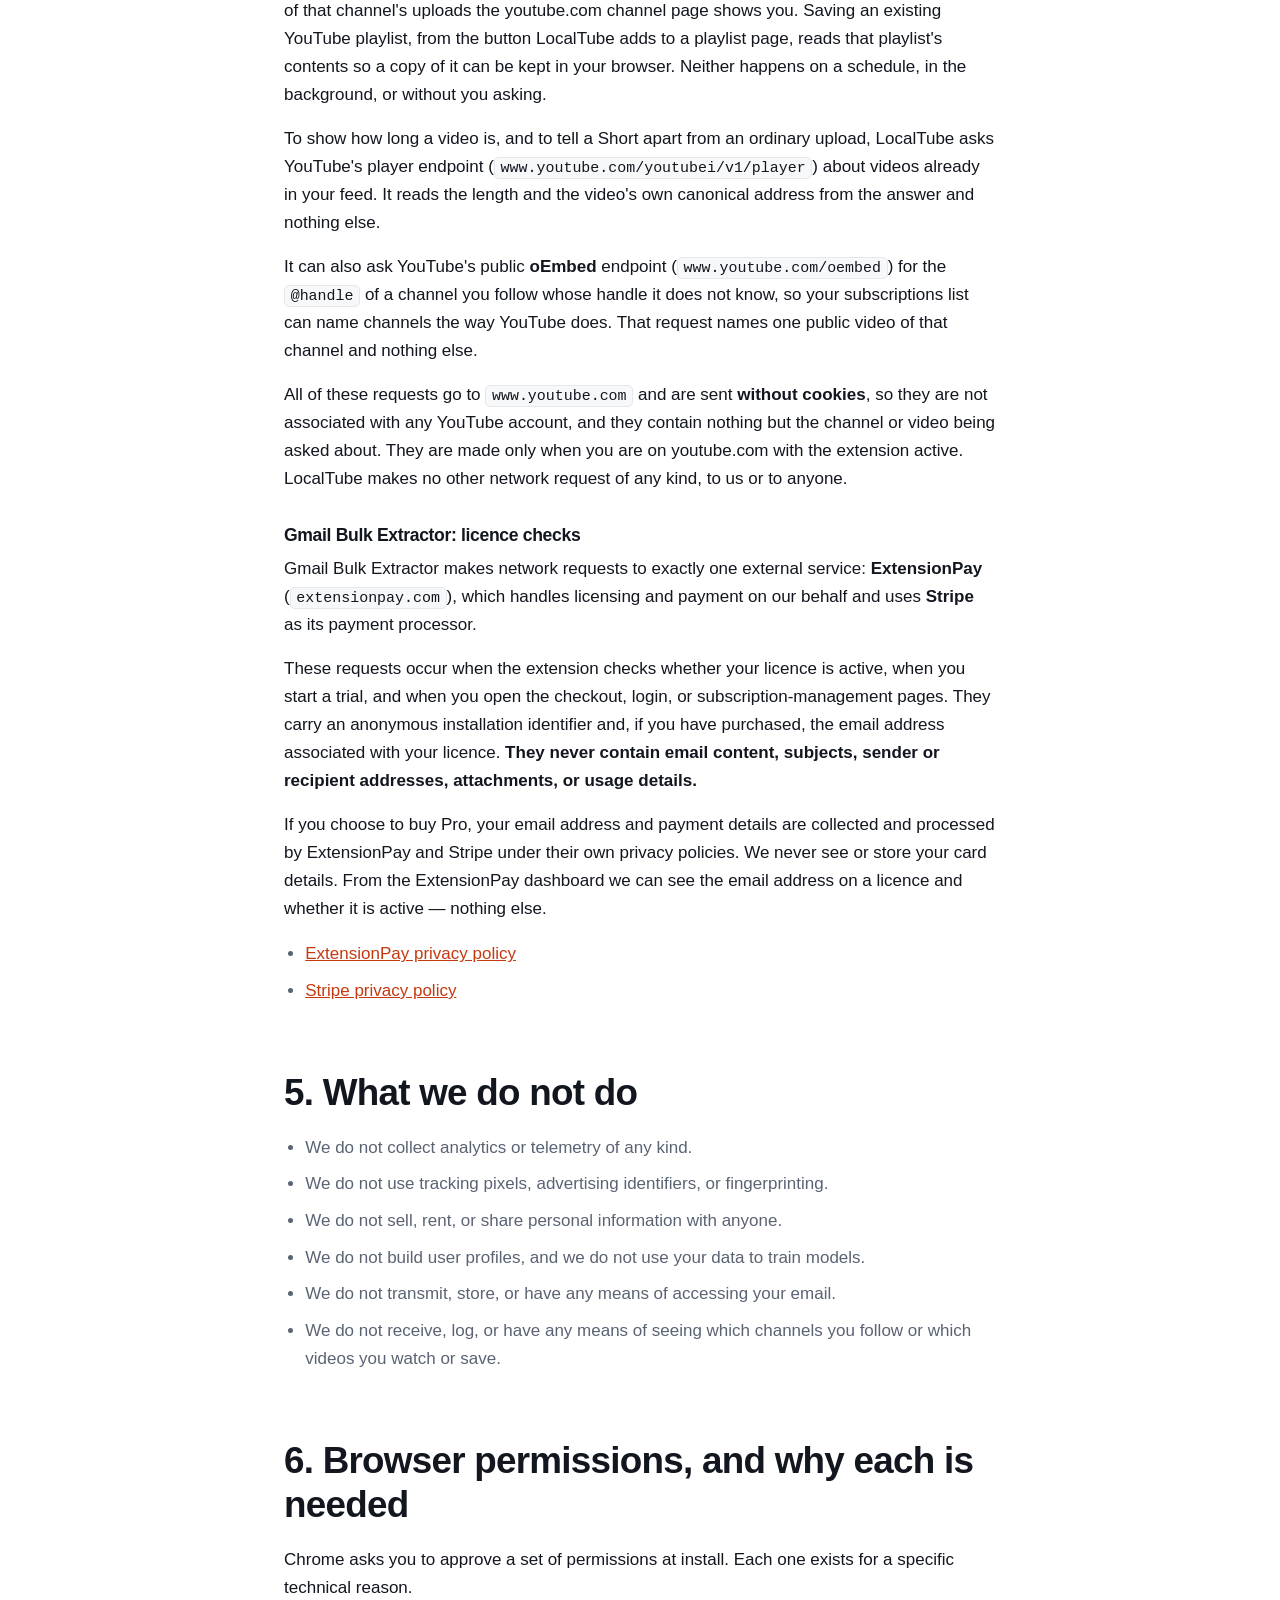
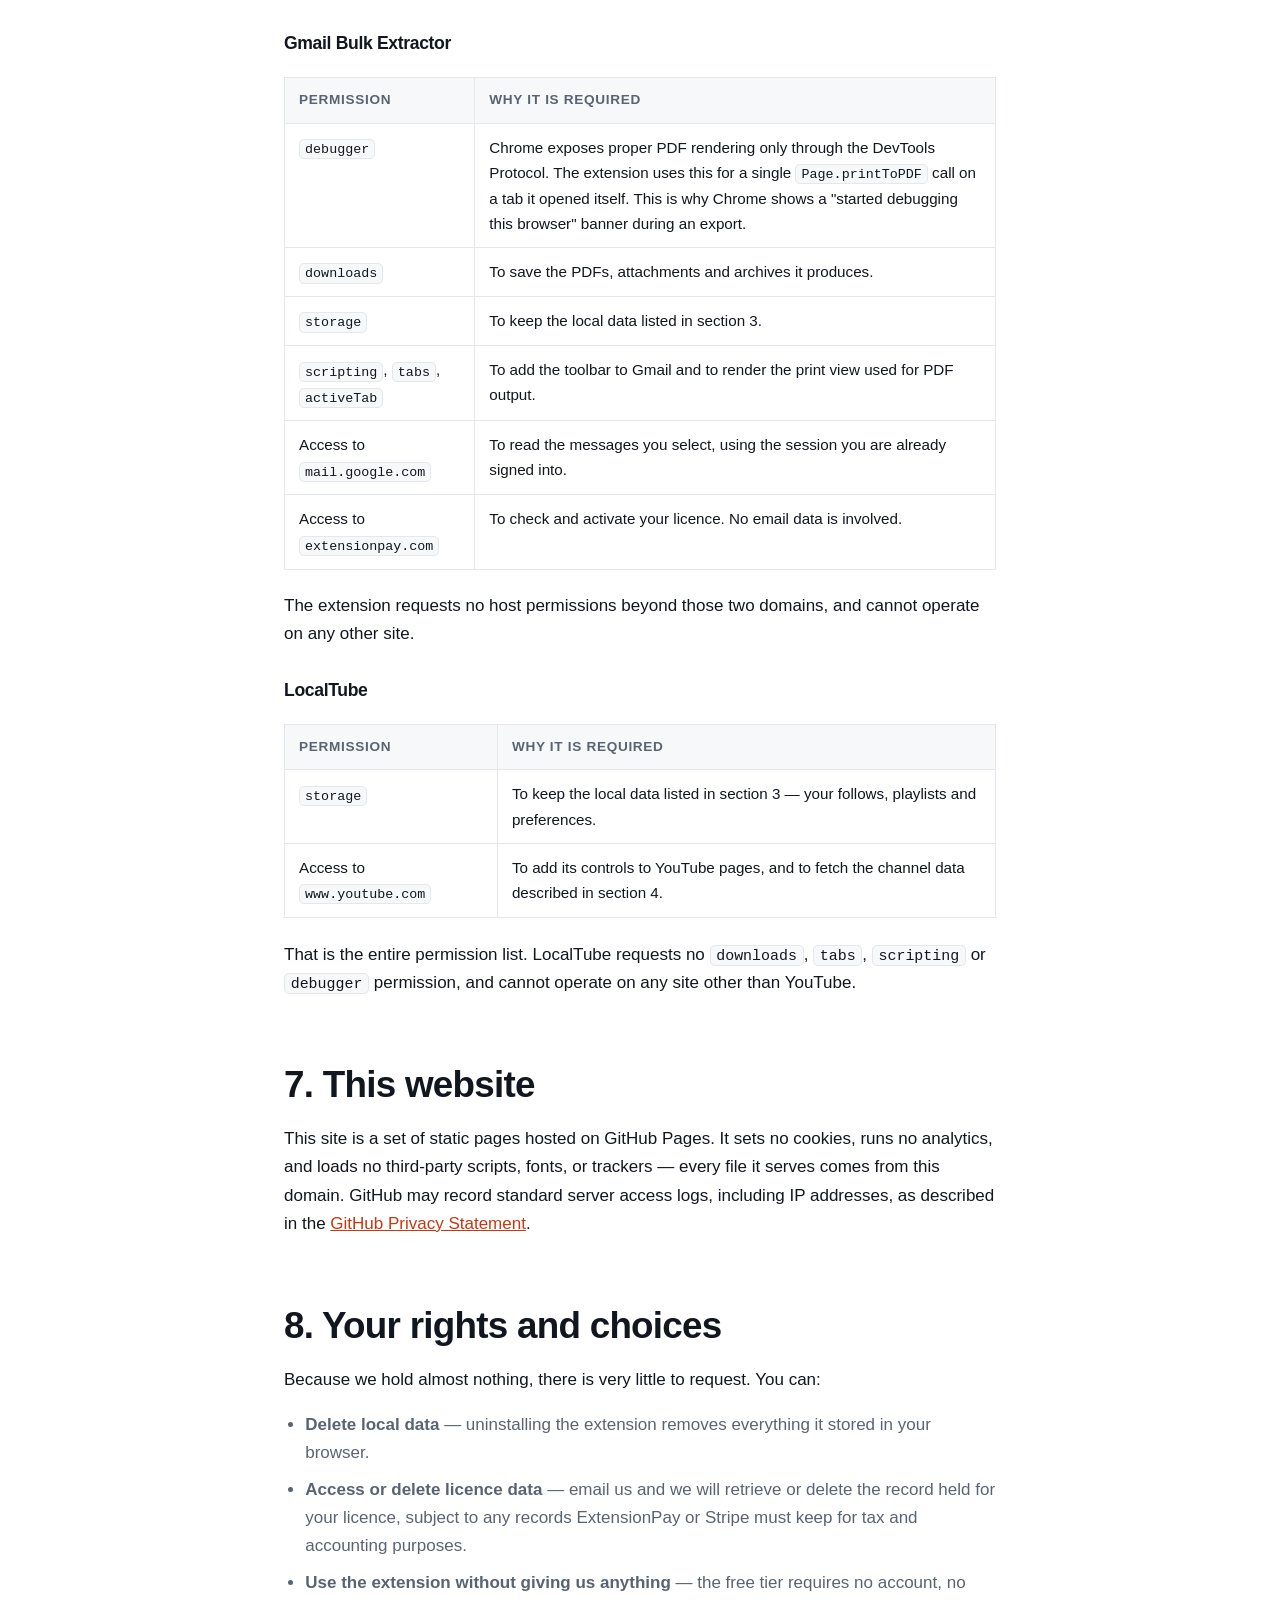
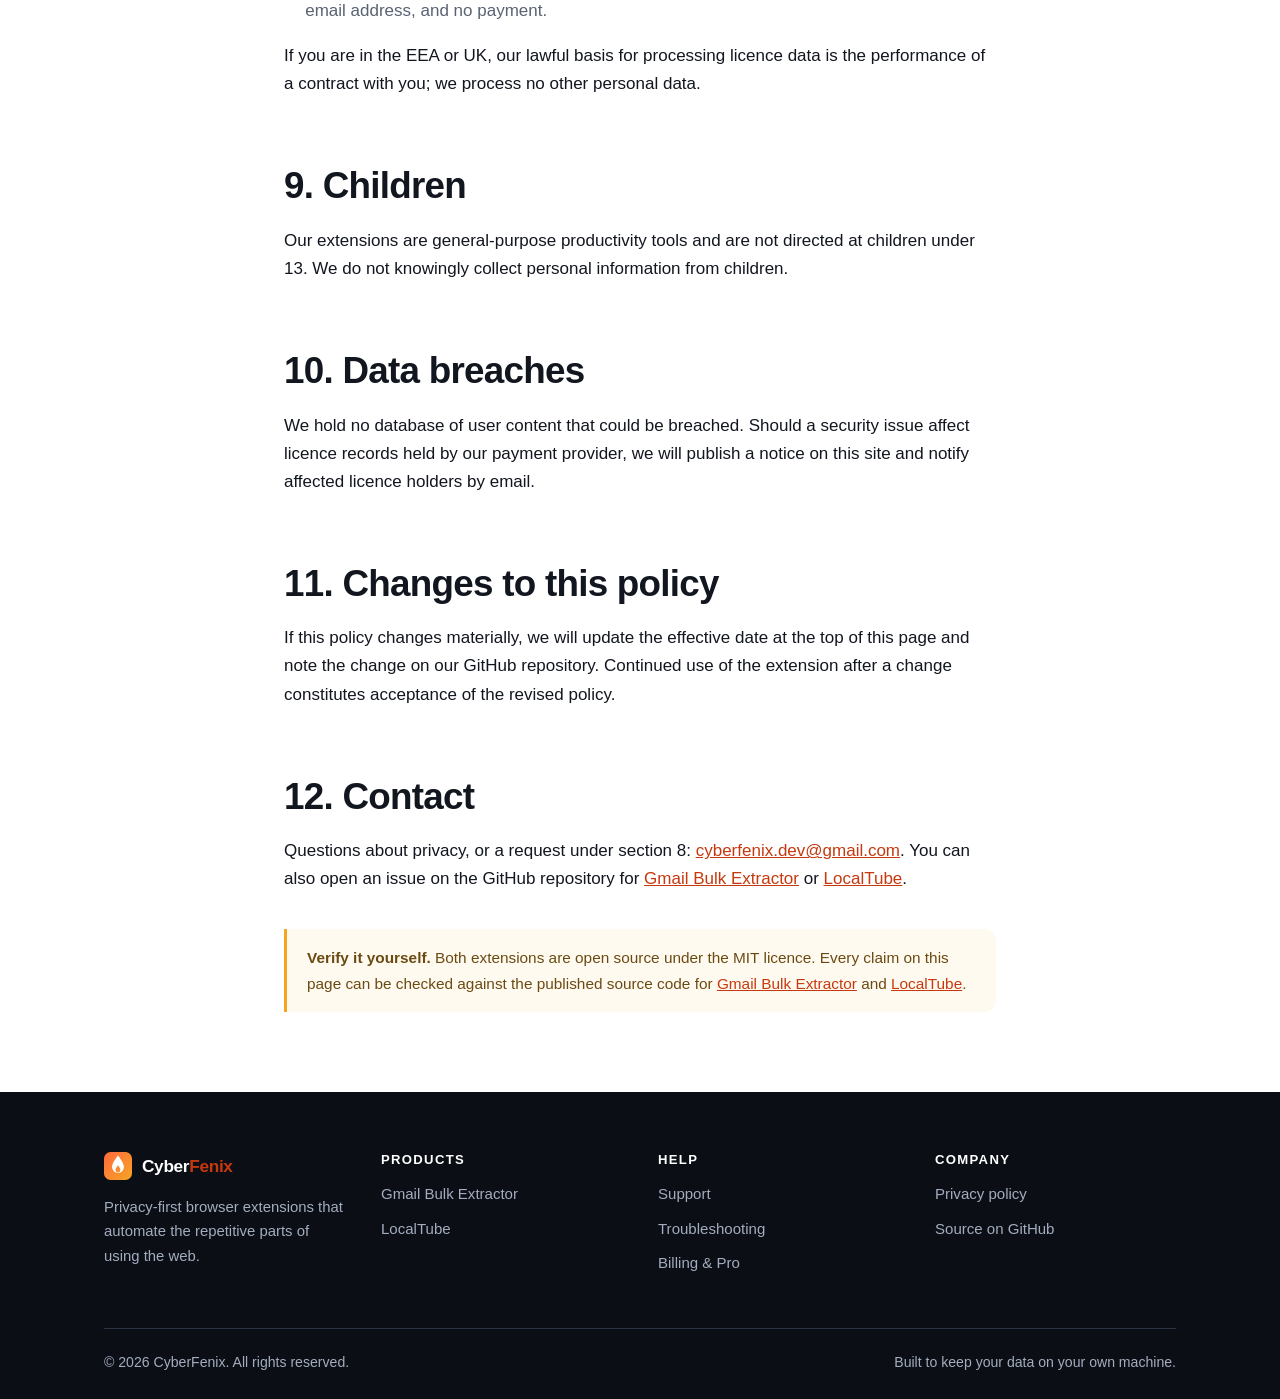
==== commit 4eea779f: "Document LocalTube's playlist, deep-history and duration reads The policy still described only the v" ====
--- a/privacy/index.html
+++ b/privacy/index.html
@@ -131,6 +131,17 @@
     (<code>www.youtube.com/youtubei/v1/browse</code>), the same one the youtube.com page you
     are on uses to render a channel. These calls are spaced out, made only for channels you
     follow, and each answer is kept so it is never asked again.</p>
+    <p>Two things you ask for by pressing a button use that same endpoint. Loading a
+    channel's older videos, from the button on that channel's row in your subscriptions
+    list, reads the same pages of that channel's uploads the youtube.com channel page shows
+    you. Saving an existing YouTube playlist, from the button LocalTube adds to a playlist
+    page, reads that playlist's contents so a copy of it can be kept in your browser.
+    Neither happens on a schedule, in the background, or without you asking.</p>
+    <p>To show how long a video is, and to tell a Short apart from an ordinary upload,
+    LocalTube asks YouTube's player endpoint
+    (<code>www.youtube.com/youtubei/v1/player</code>) about videos already in your feed. It
+    reads the length and the video's own canonical address from the answer and nothing
+    else.</p>
     <p>It can also ask YouTube's public <strong>oEmbed</strong> endpoint
     (<code>www.youtube.com/oembed</code>) for the <code>@handle</code> of a channel you
     follow whose handle it does not know, so your subscriptions list can name channels the
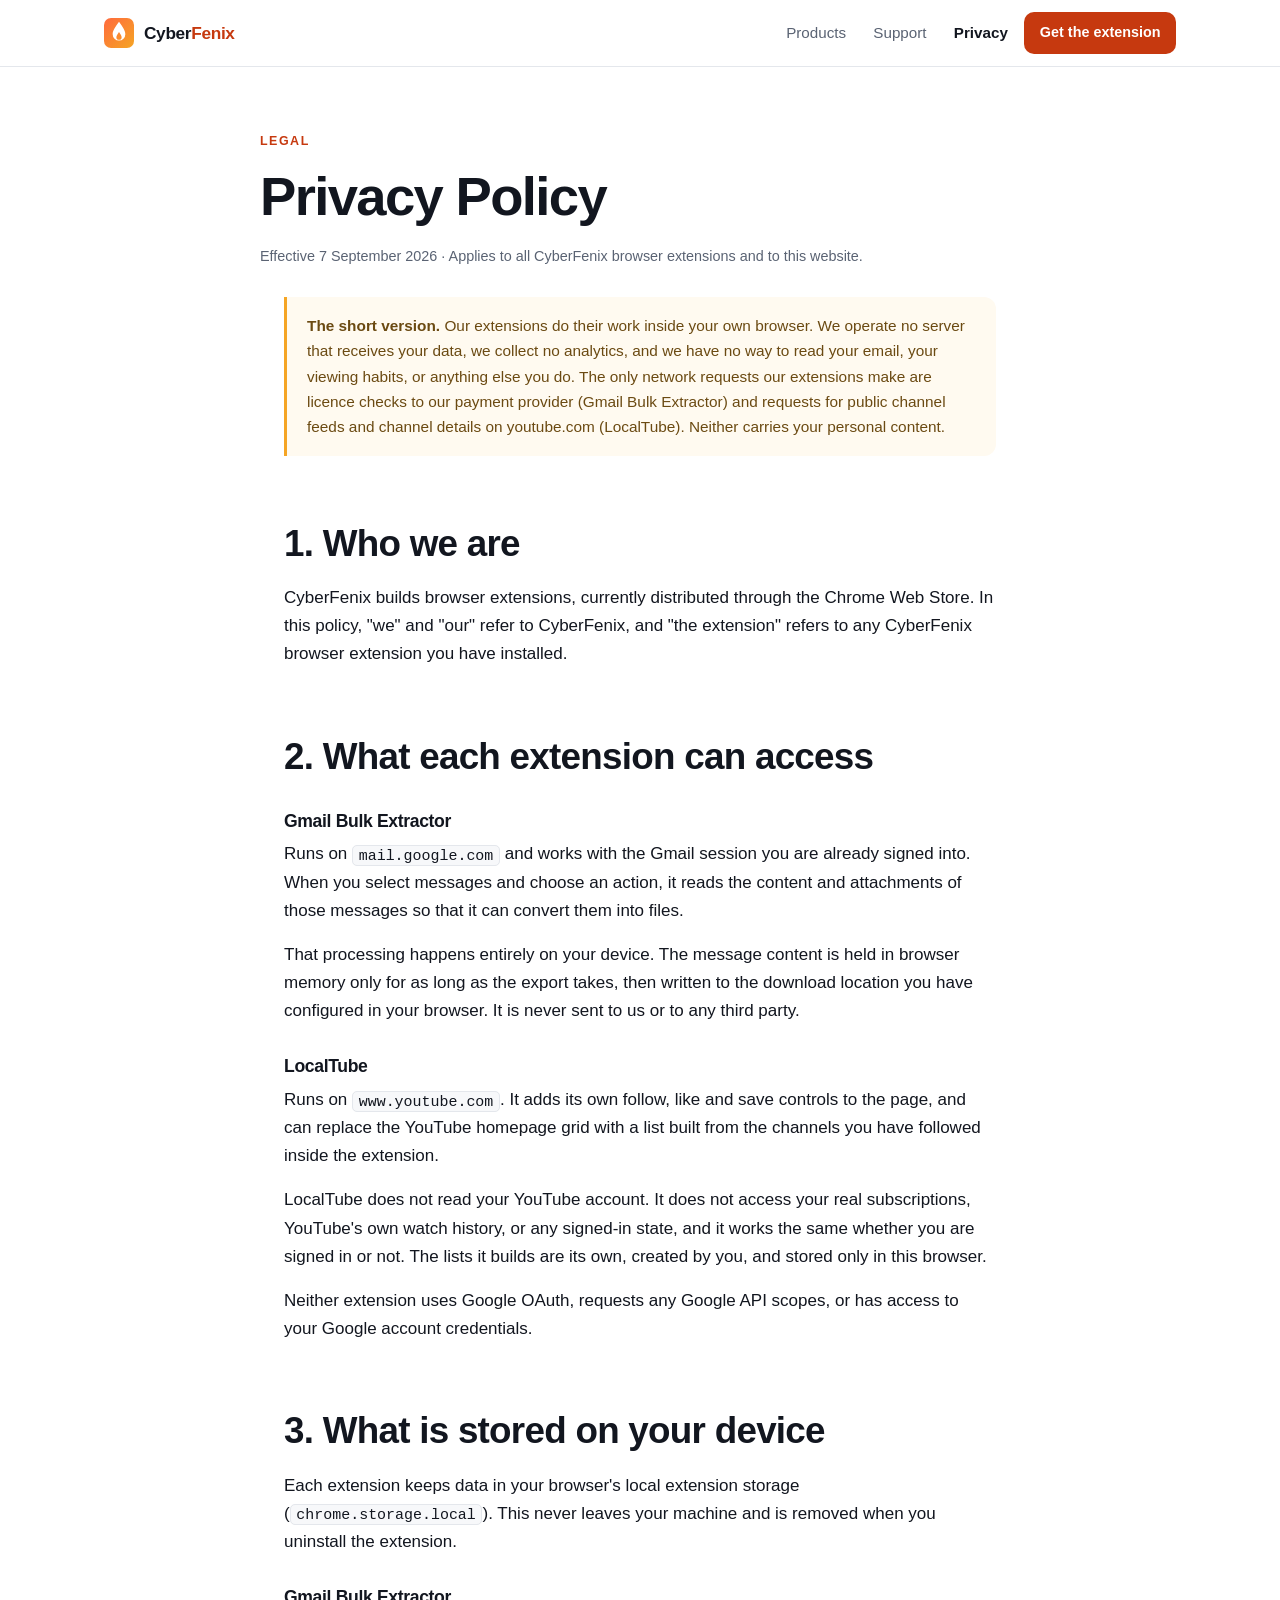
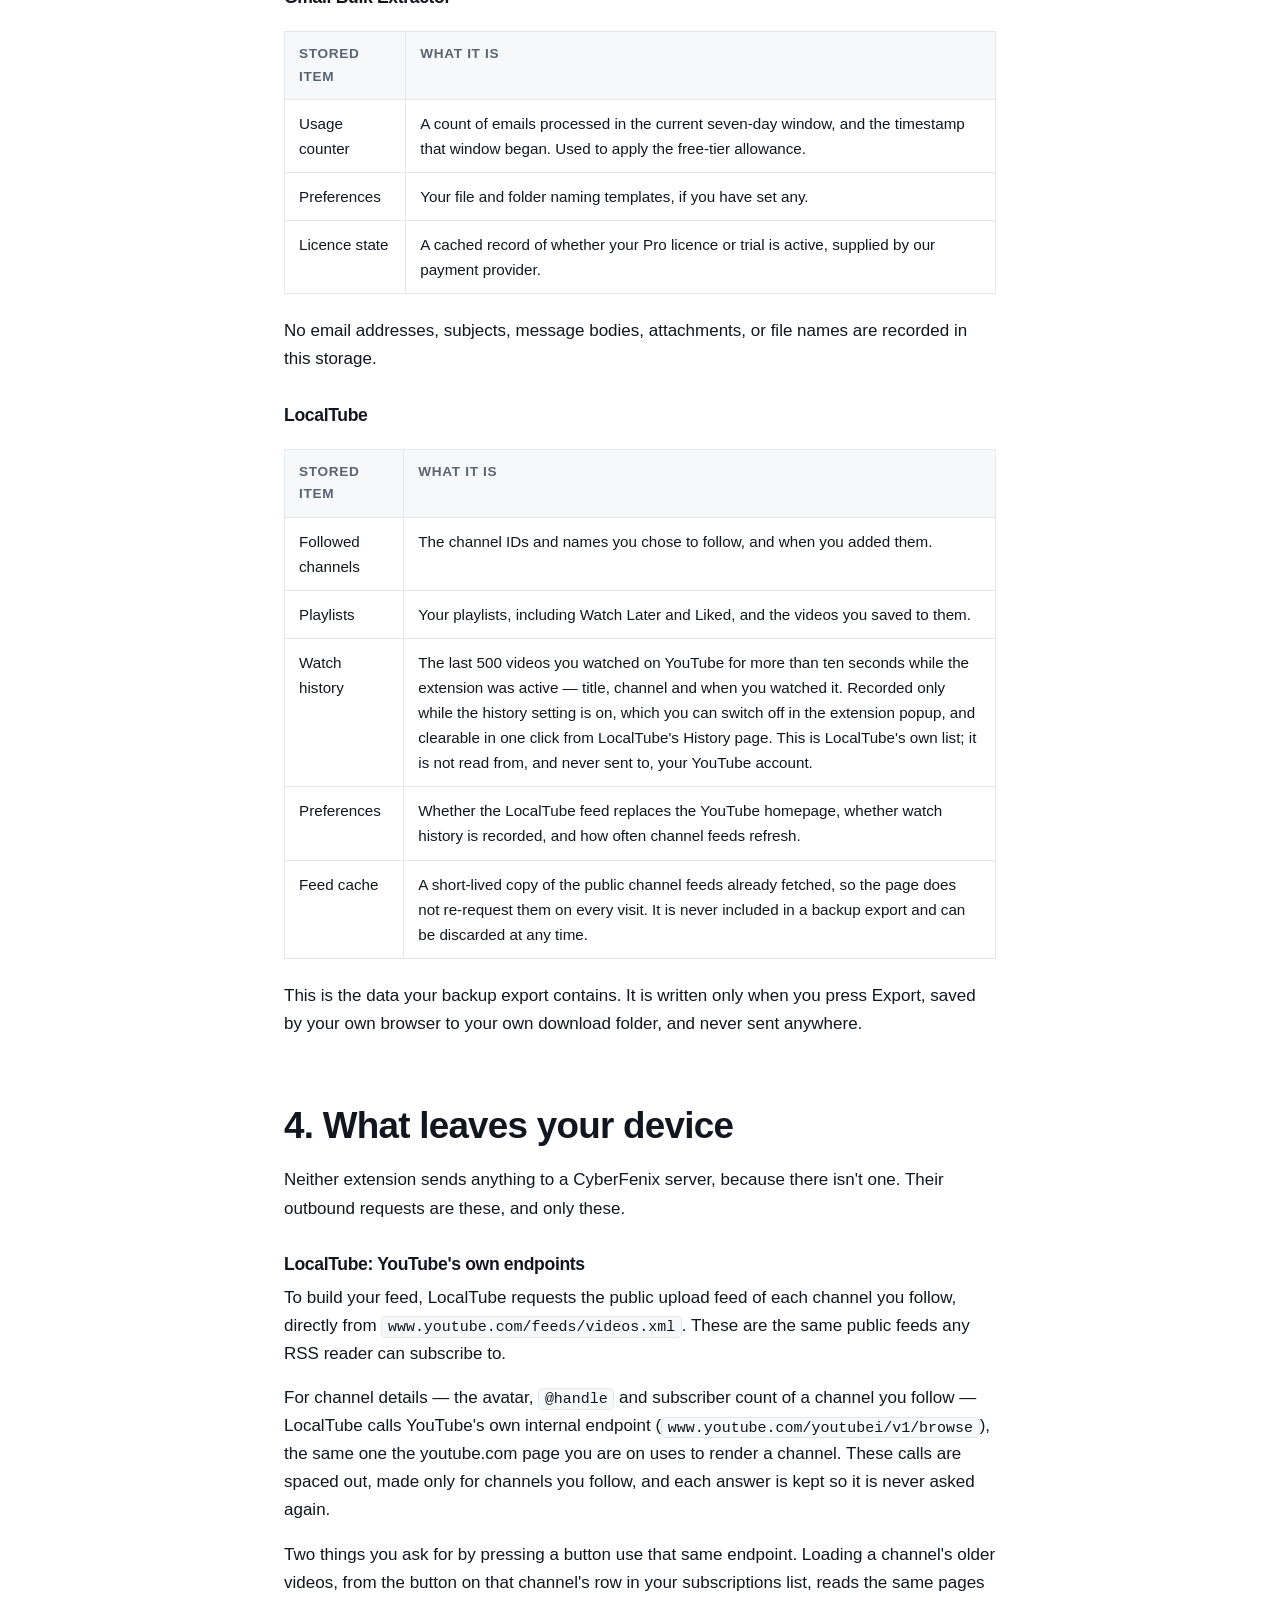
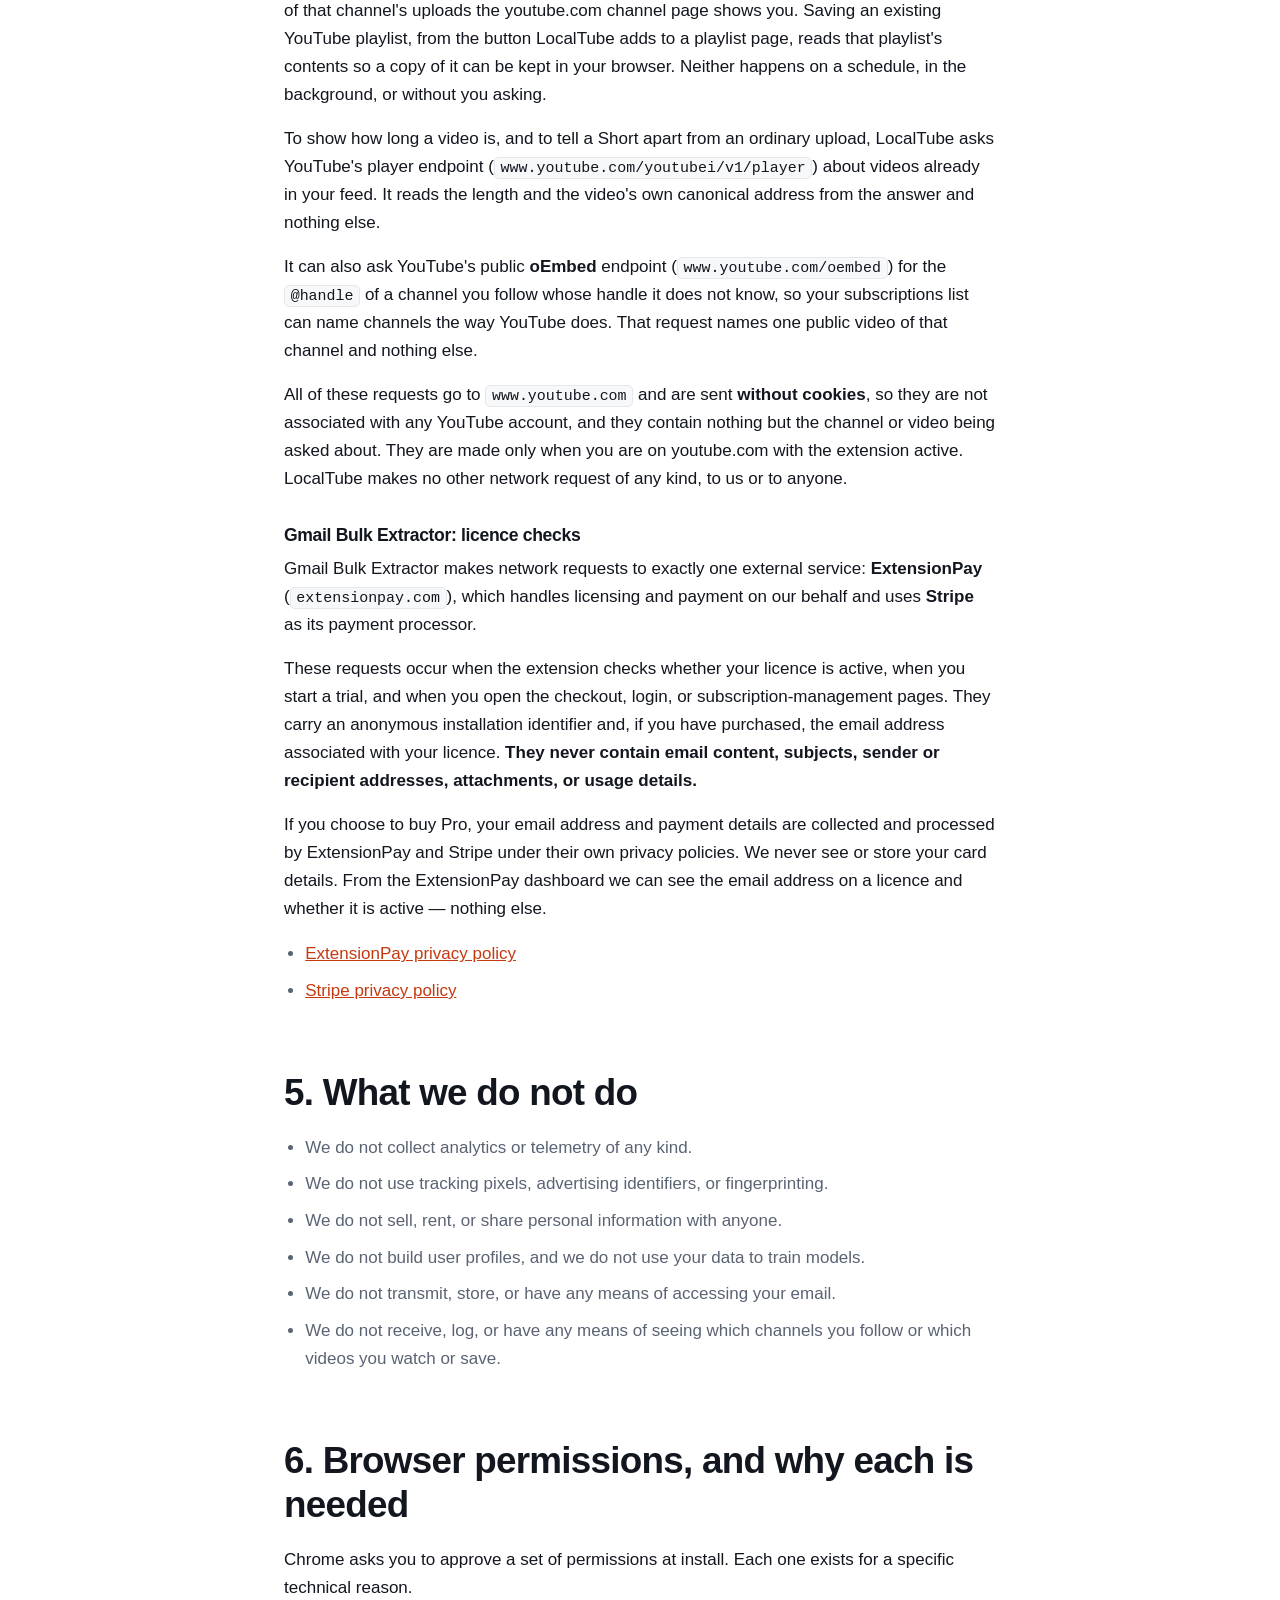
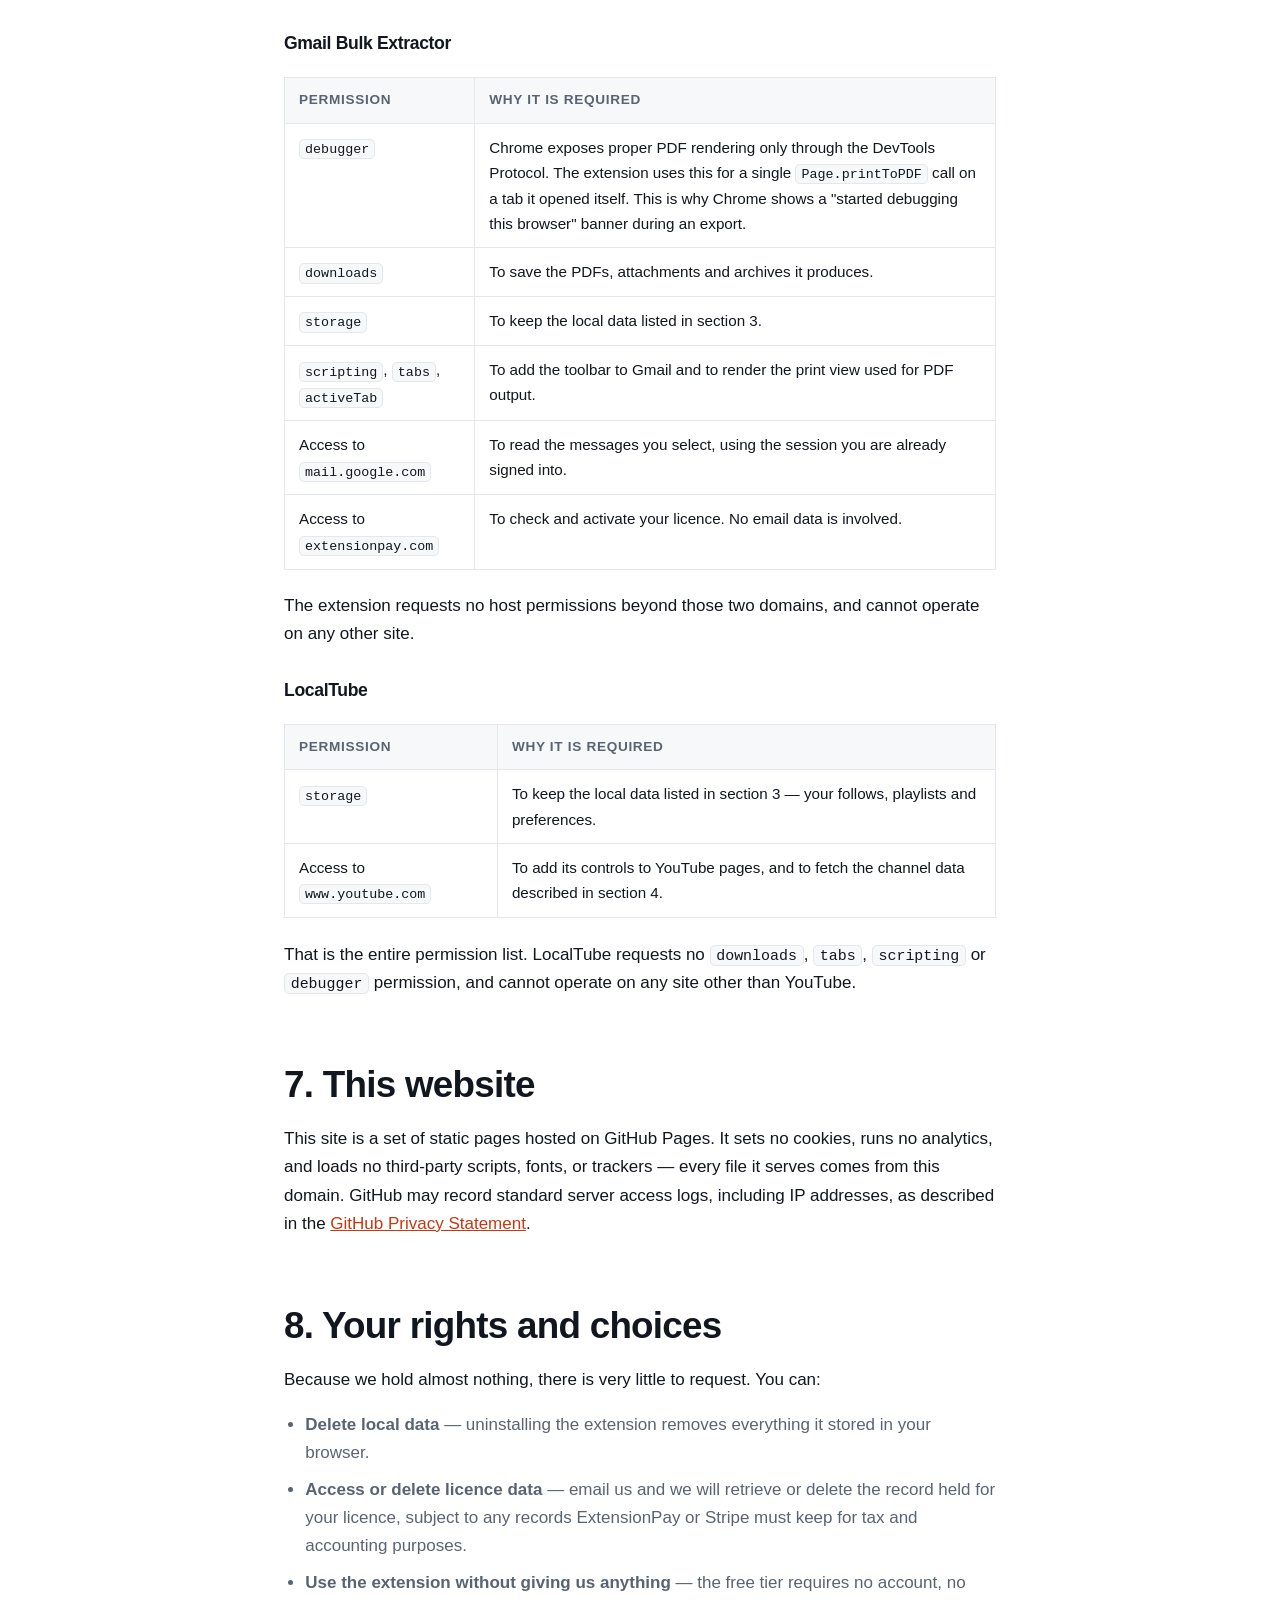
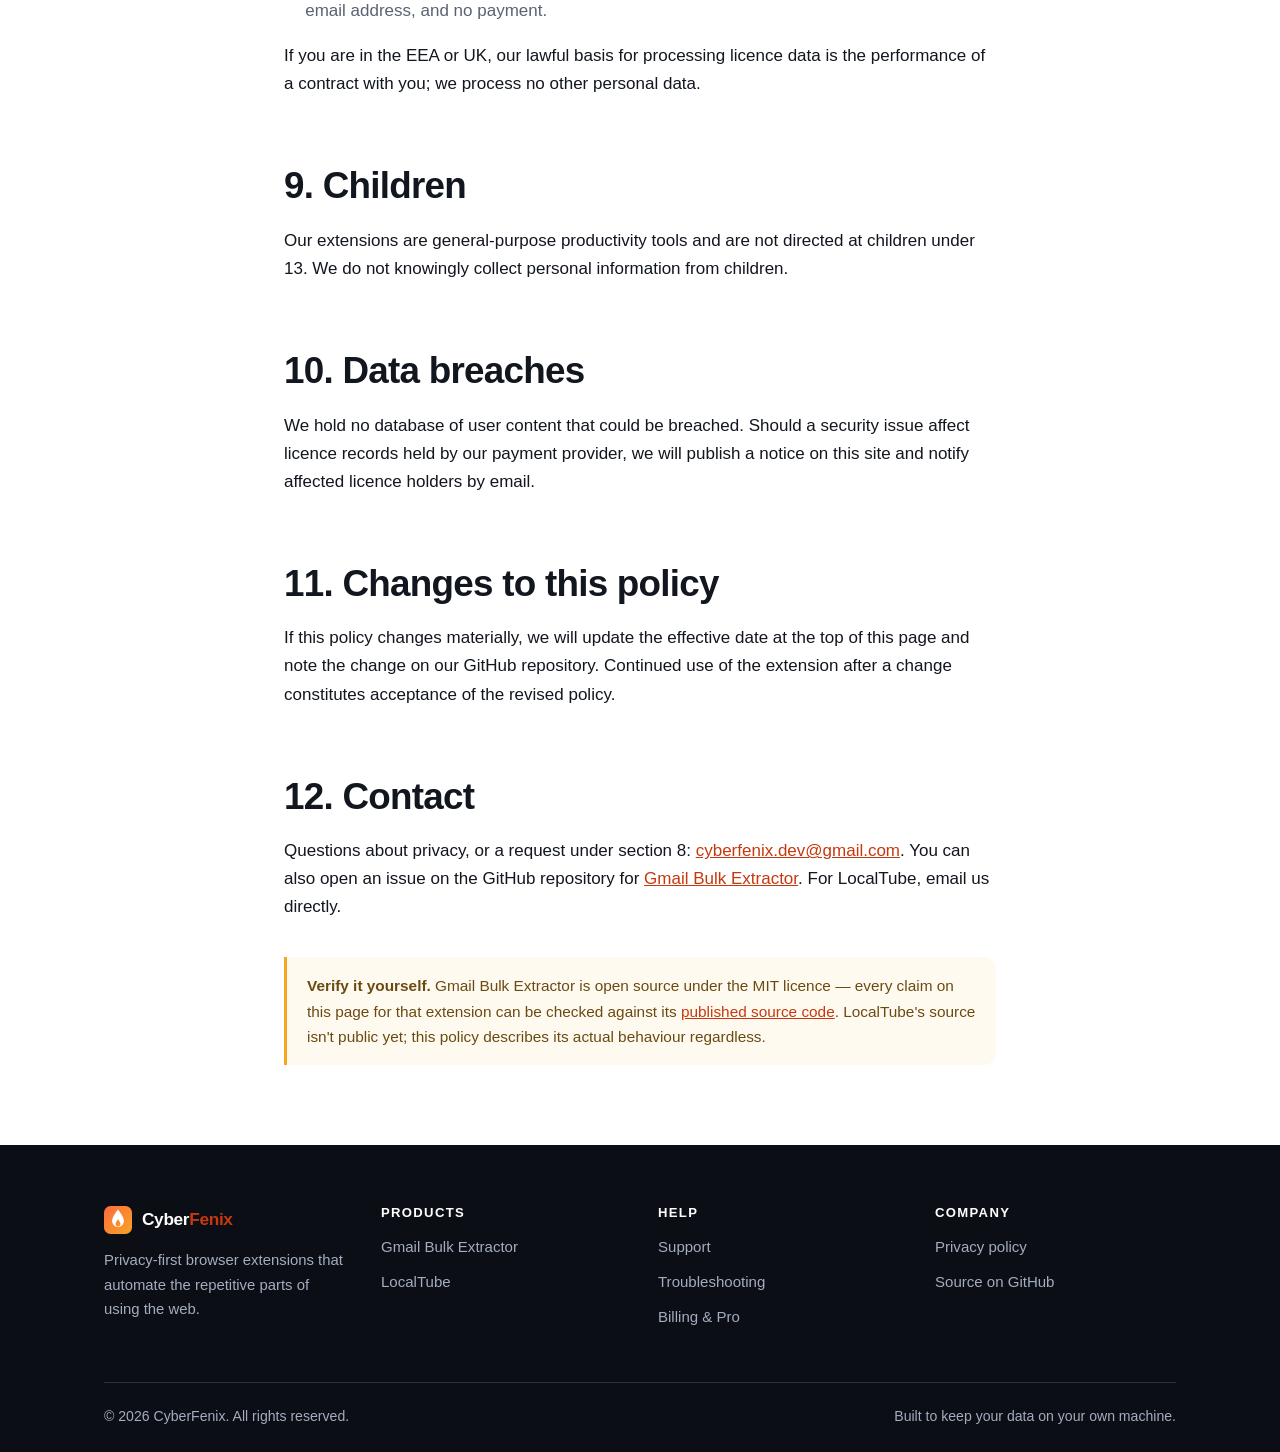
==== commit 5c755bec: "LocalTube: unpublish source links, add real screenshots Source isn't being released for now, so drop" ====
--- a/privacy/index.html
+++ b/privacy/index.html
@@ -246,14 +246,14 @@
     <p>Questions about privacy, or a request under section 8:
     <a href="mailto:cyberfenix.dev@gmail.com">cyberfenix.dev@gmail.com</a>.
     You can also open an issue on the GitHub repository for
-    <a href="https://github.com/cyber-fenix/gmail-bulk-extractor" rel="noopener">Gmail Bulk Extractor</a>
-    or <a href="https://github.com/cyber-fenix/localtube" rel="noopener">LocalTube</a>.</p>
+    <a href="https://github.com/cyber-fenix/gmail-bulk-extractor" rel="noopener">Gmail Bulk Extractor</a>.
+    For LocalTube, email us directly.</p>
 
     <div class="note" style="margin-top:36px">
-      <p><strong>Verify it yourself.</strong> Both extensions are open source under the MIT
-      licence. Every claim on this page can be checked against the published source code for
-      <a href="https://github.com/cyber-fenix/gmail-bulk-extractor" rel="noopener">Gmail Bulk Extractor</a>
-      and <a href="https://github.com/cyber-fenix/localtube" rel="noopener">LocalTube</a>.</p>
+      <p><strong>Verify it yourself.</strong> Gmail Bulk Extractor is open source under the MIT
+      licence — every claim on this page for that extension can be checked against its
+      <a href="https://github.com/cyber-fenix/gmail-bulk-extractor" rel="noopener">published source code</a>.
+      LocalTube's source isn't public yet; this policy describes its actual behaviour regardless.</p>
     </div>
 
   </div>
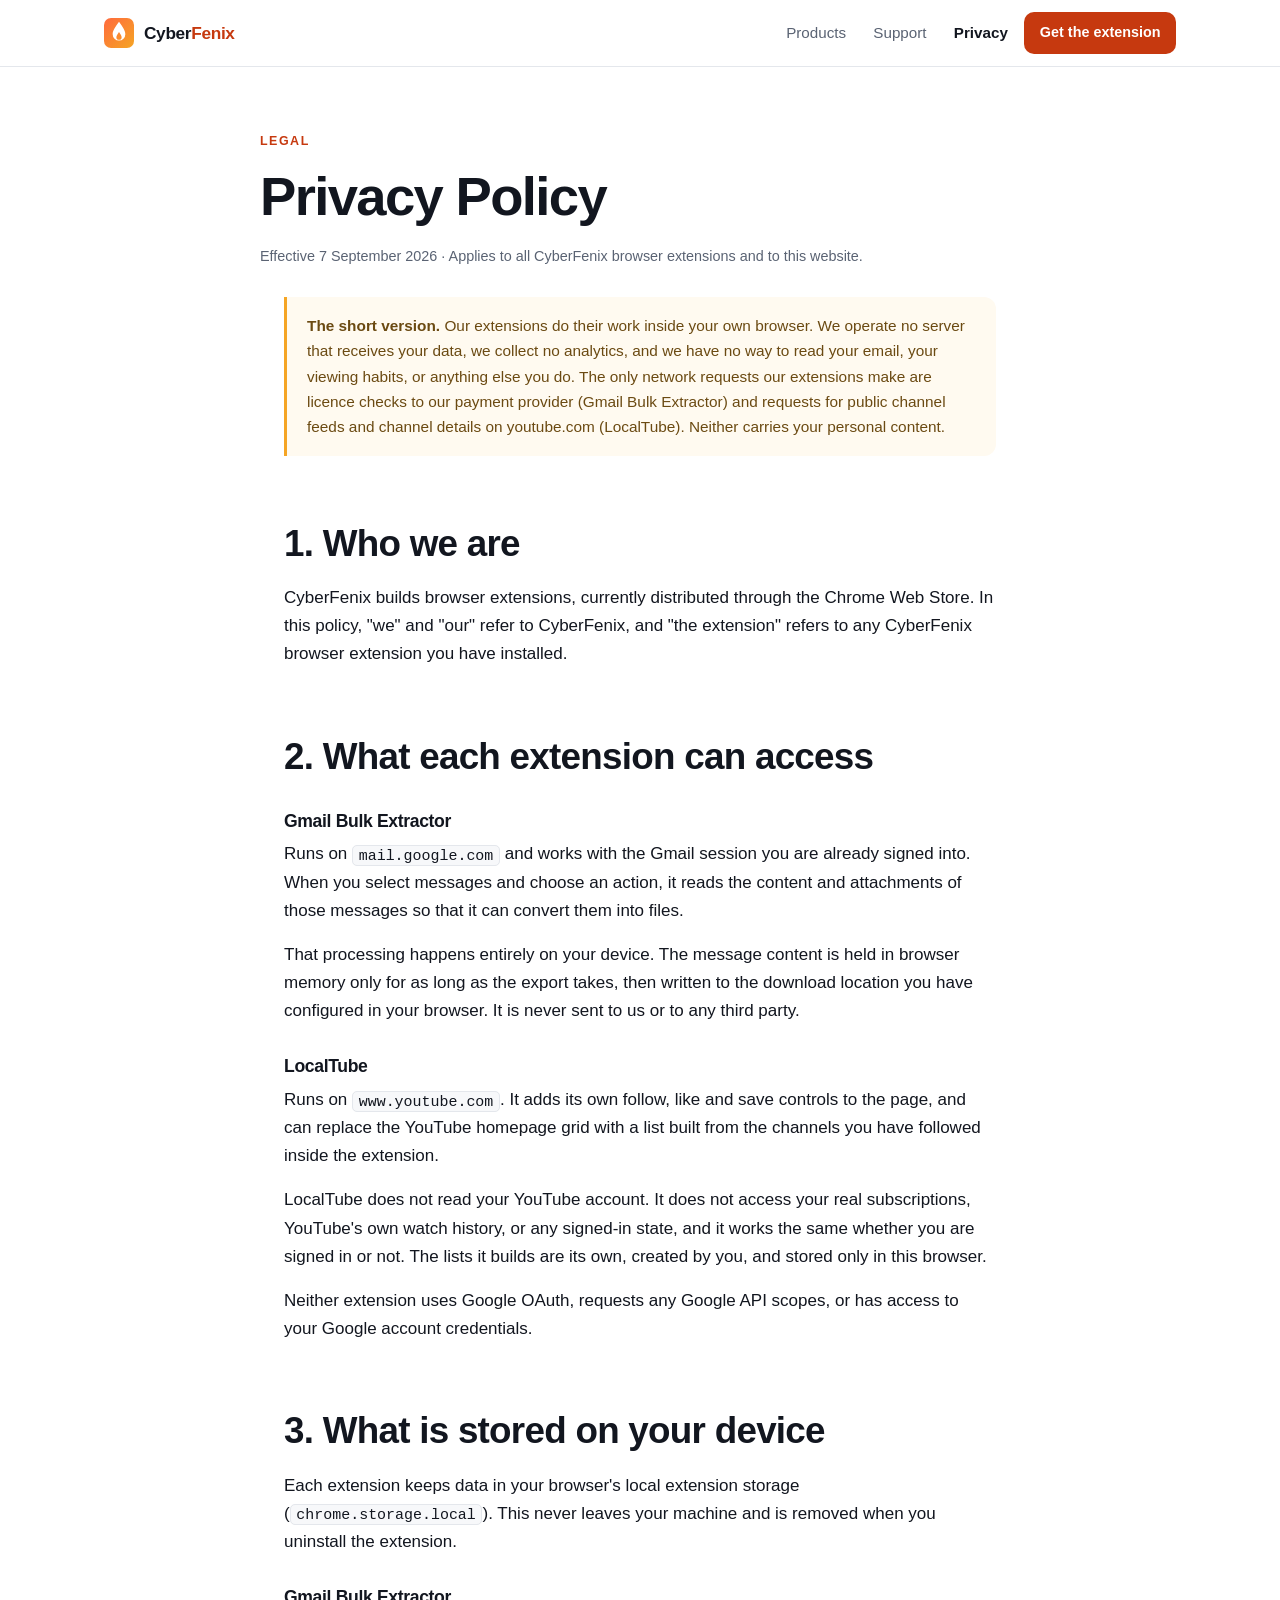
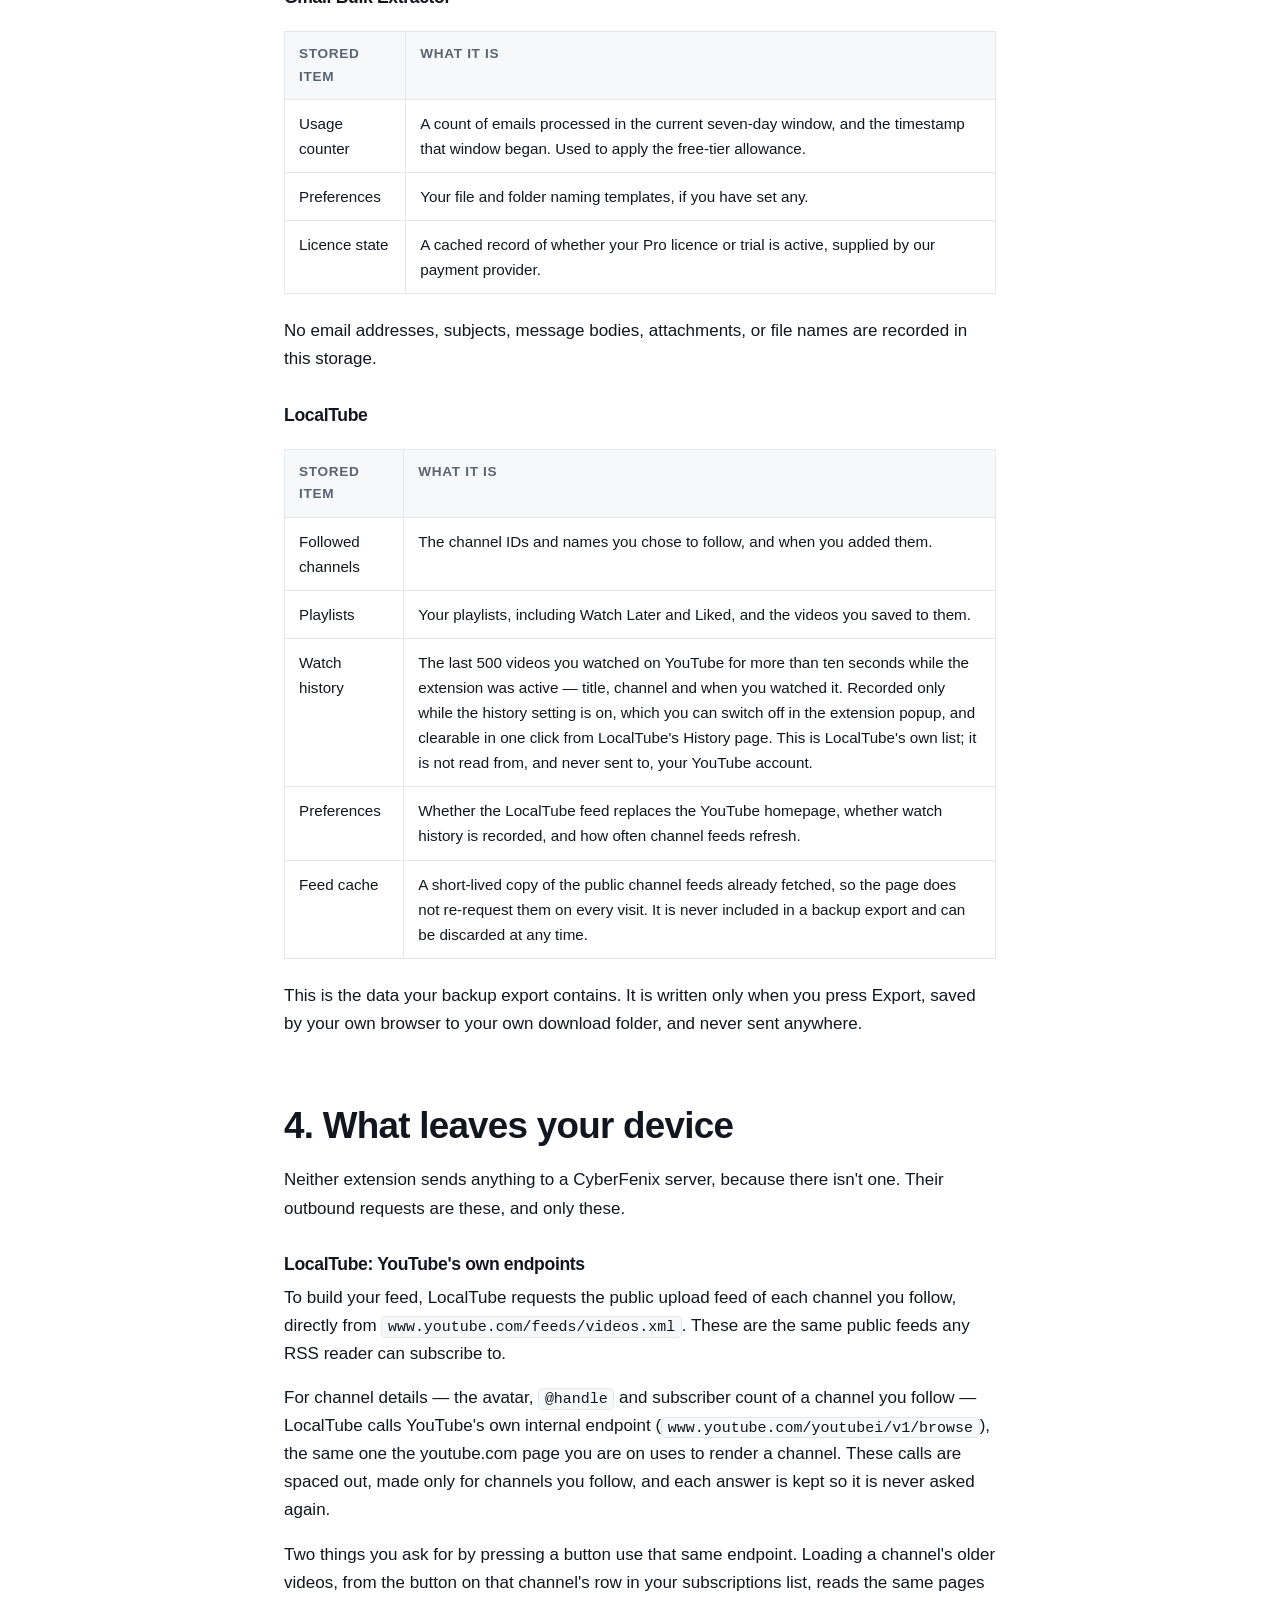
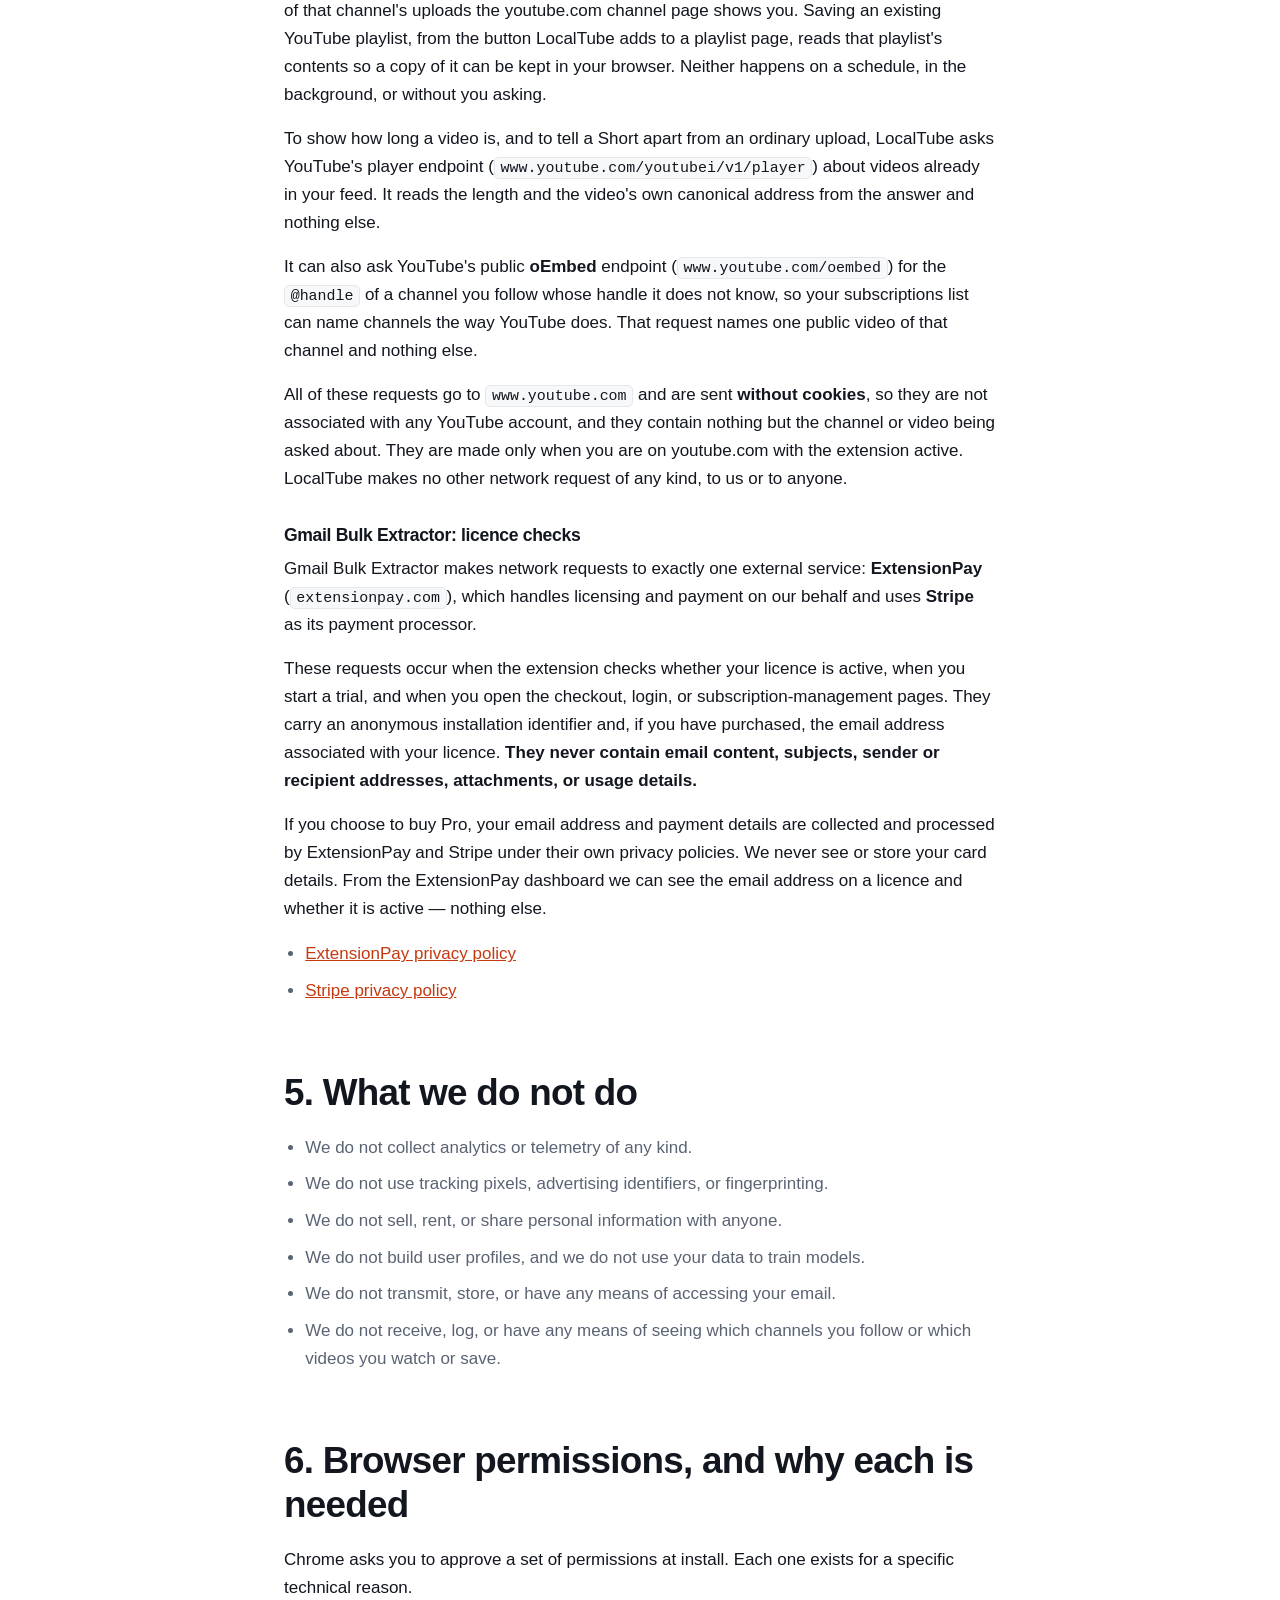
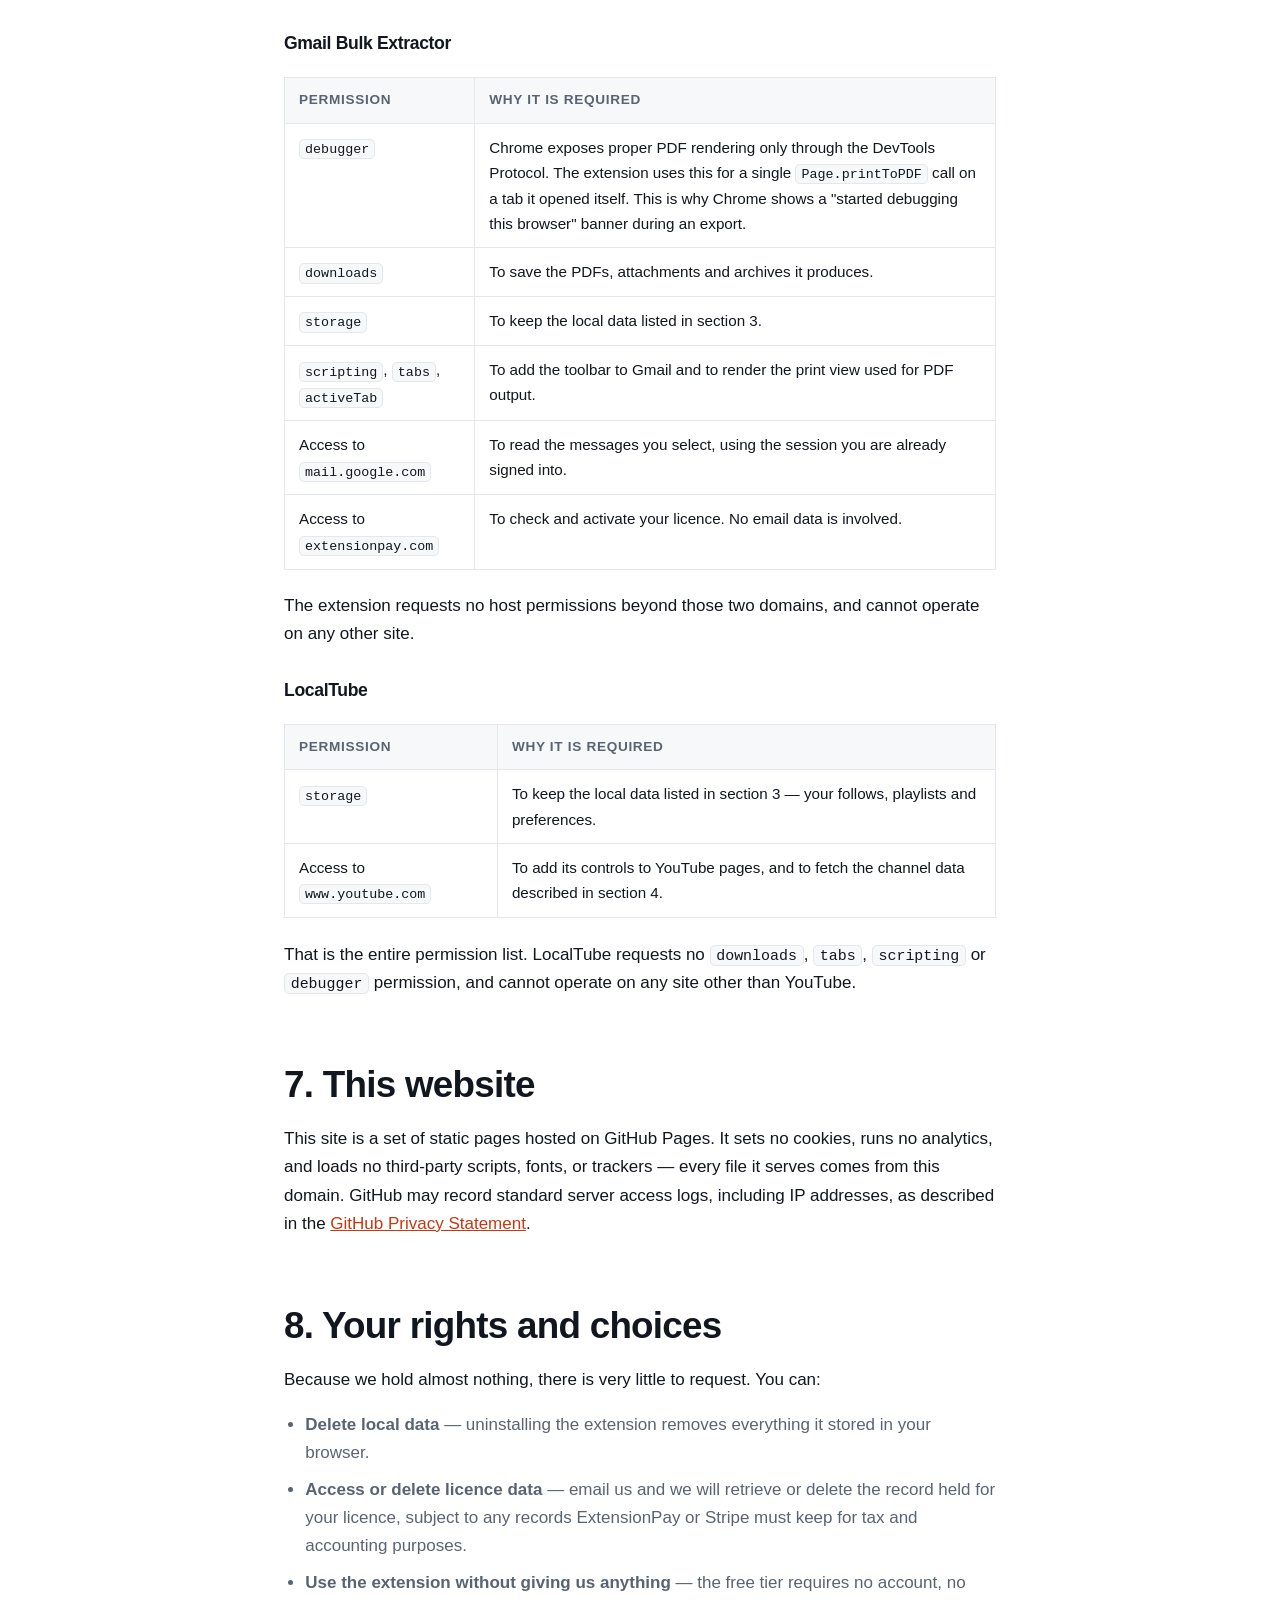
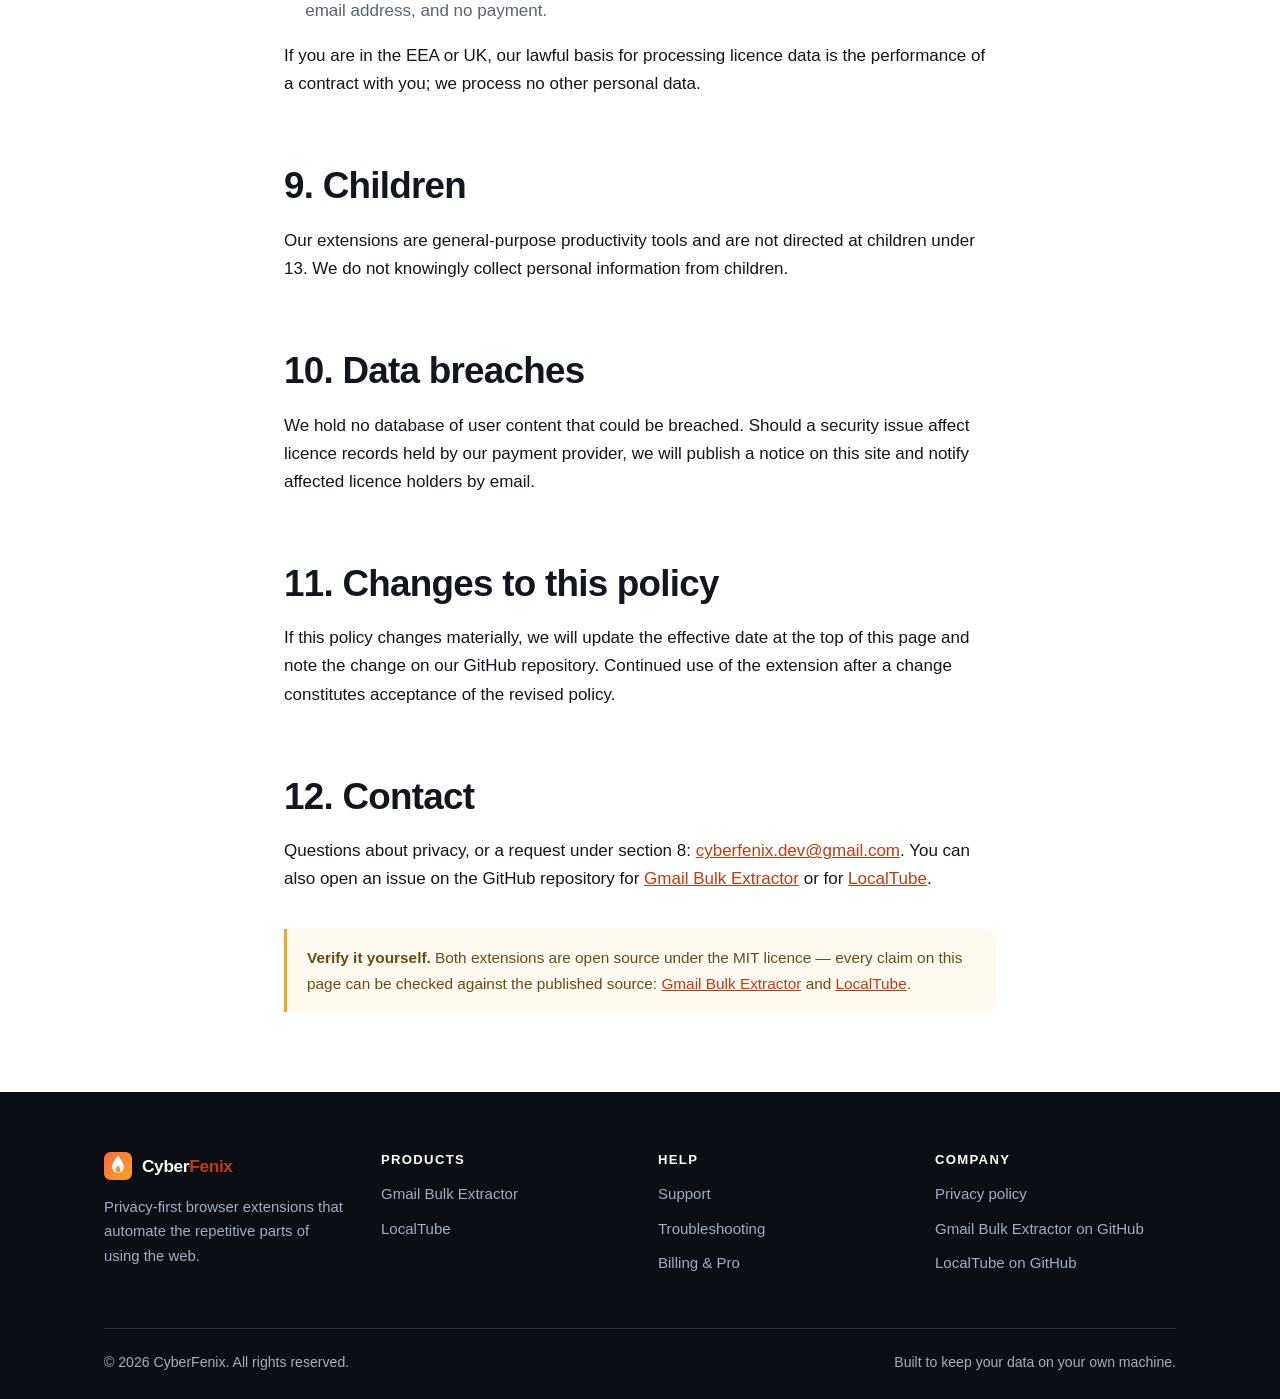
==== commit af330036: "LocalTube is open source: republish GitHub links site-wide Adds the repo link to the product page, h" ====
--- a/privacy/index.html
+++ b/privacy/index.html
@@ -246,14 +246,14 @@
     <p>Questions about privacy, or a request under section 8:
     <a href="mailto:cyberfenix.dev@gmail.com">cyberfenix.dev@gmail.com</a>.
     You can also open an issue on the GitHub repository for
-    <a href="https://github.com/cyber-fenix/gmail-bulk-extractor" rel="noopener">Gmail Bulk Extractor</a>.
-    For LocalTube, email us directly.</p>
+    <a href="https://github.com/cyber-fenix/gmail-bulk-extractor" rel="noopener">Gmail Bulk Extractor</a>
+    or for <a href="https://github.com/cyber-fenix/localtube" rel="noopener">LocalTube</a>.</p>
 
     <div class="note" style="margin-top:36px">
-      <p><strong>Verify it yourself.</strong> Gmail Bulk Extractor is open source under the MIT
-      licence — every claim on this page for that extension can be checked against its
-      <a href="https://github.com/cyber-fenix/gmail-bulk-extractor" rel="noopener">published source code</a>.
-      LocalTube's source isn't public yet; this policy describes its actual behaviour regardless.</p>
+      <p><strong>Verify it yourself.</strong> Both extensions are open source under the MIT
+      licence — every claim on this page can be checked against the published source:
+      <a href="https://github.com/cyber-fenix/gmail-bulk-extractor" rel="noopener">Gmail Bulk Extractor</a>
+      and <a href="https://github.com/cyber-fenix/localtube" rel="noopener">LocalTube</a>.</p>
     </div>
 
   </div>
@@ -295,7 +295,8 @@
         <h4>Company</h4>
         <ul>
           <li><a href="./">Privacy policy</a></li>
-          <li><a href="https://github.com/cyber-fenix/gmail-bulk-extractor">Source on GitHub</a></li>
+          <li><a href="https://github.com/cyber-fenix/gmail-bulk-extractor">Gmail Bulk Extractor on GitHub</a></li>
+          <li><a href="https://github.com/cyber-fenix/localtube">LocalTube on GitHub</a></li>
         </ul>
       </div>
     </div>
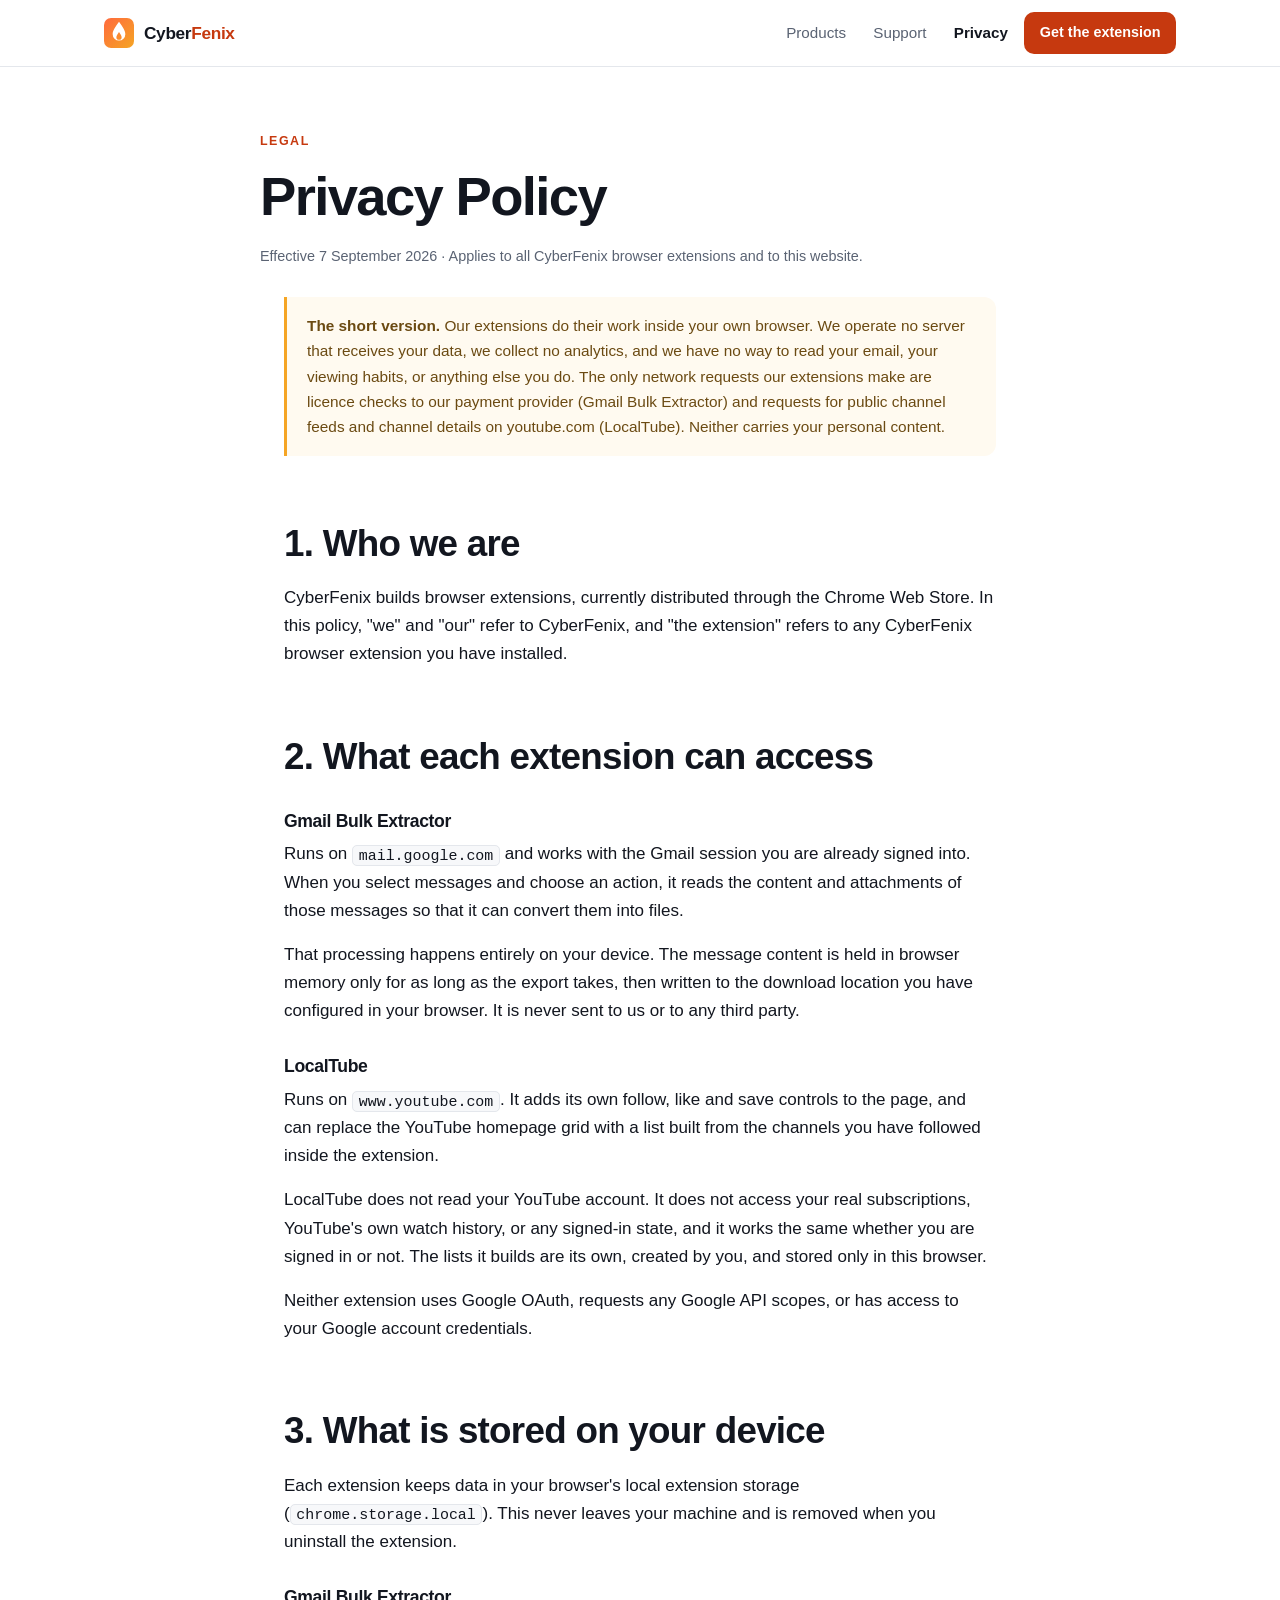
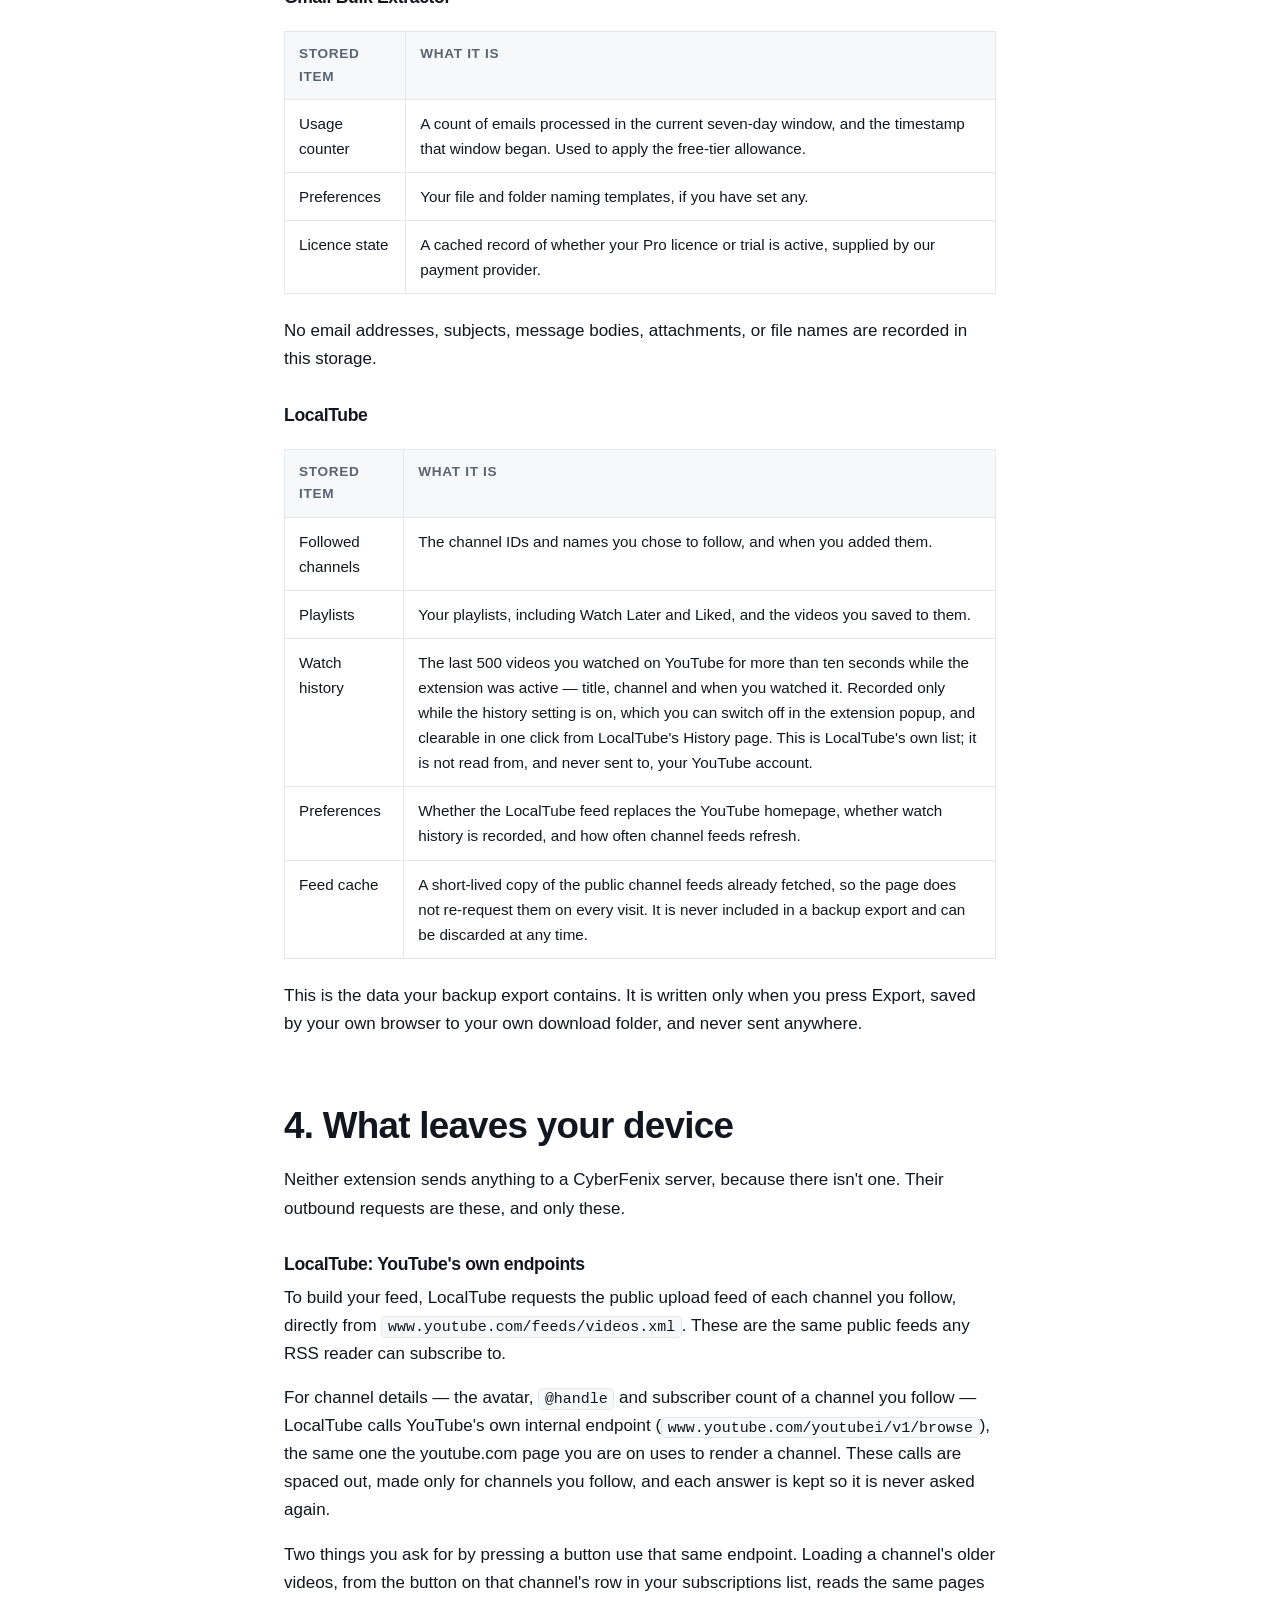
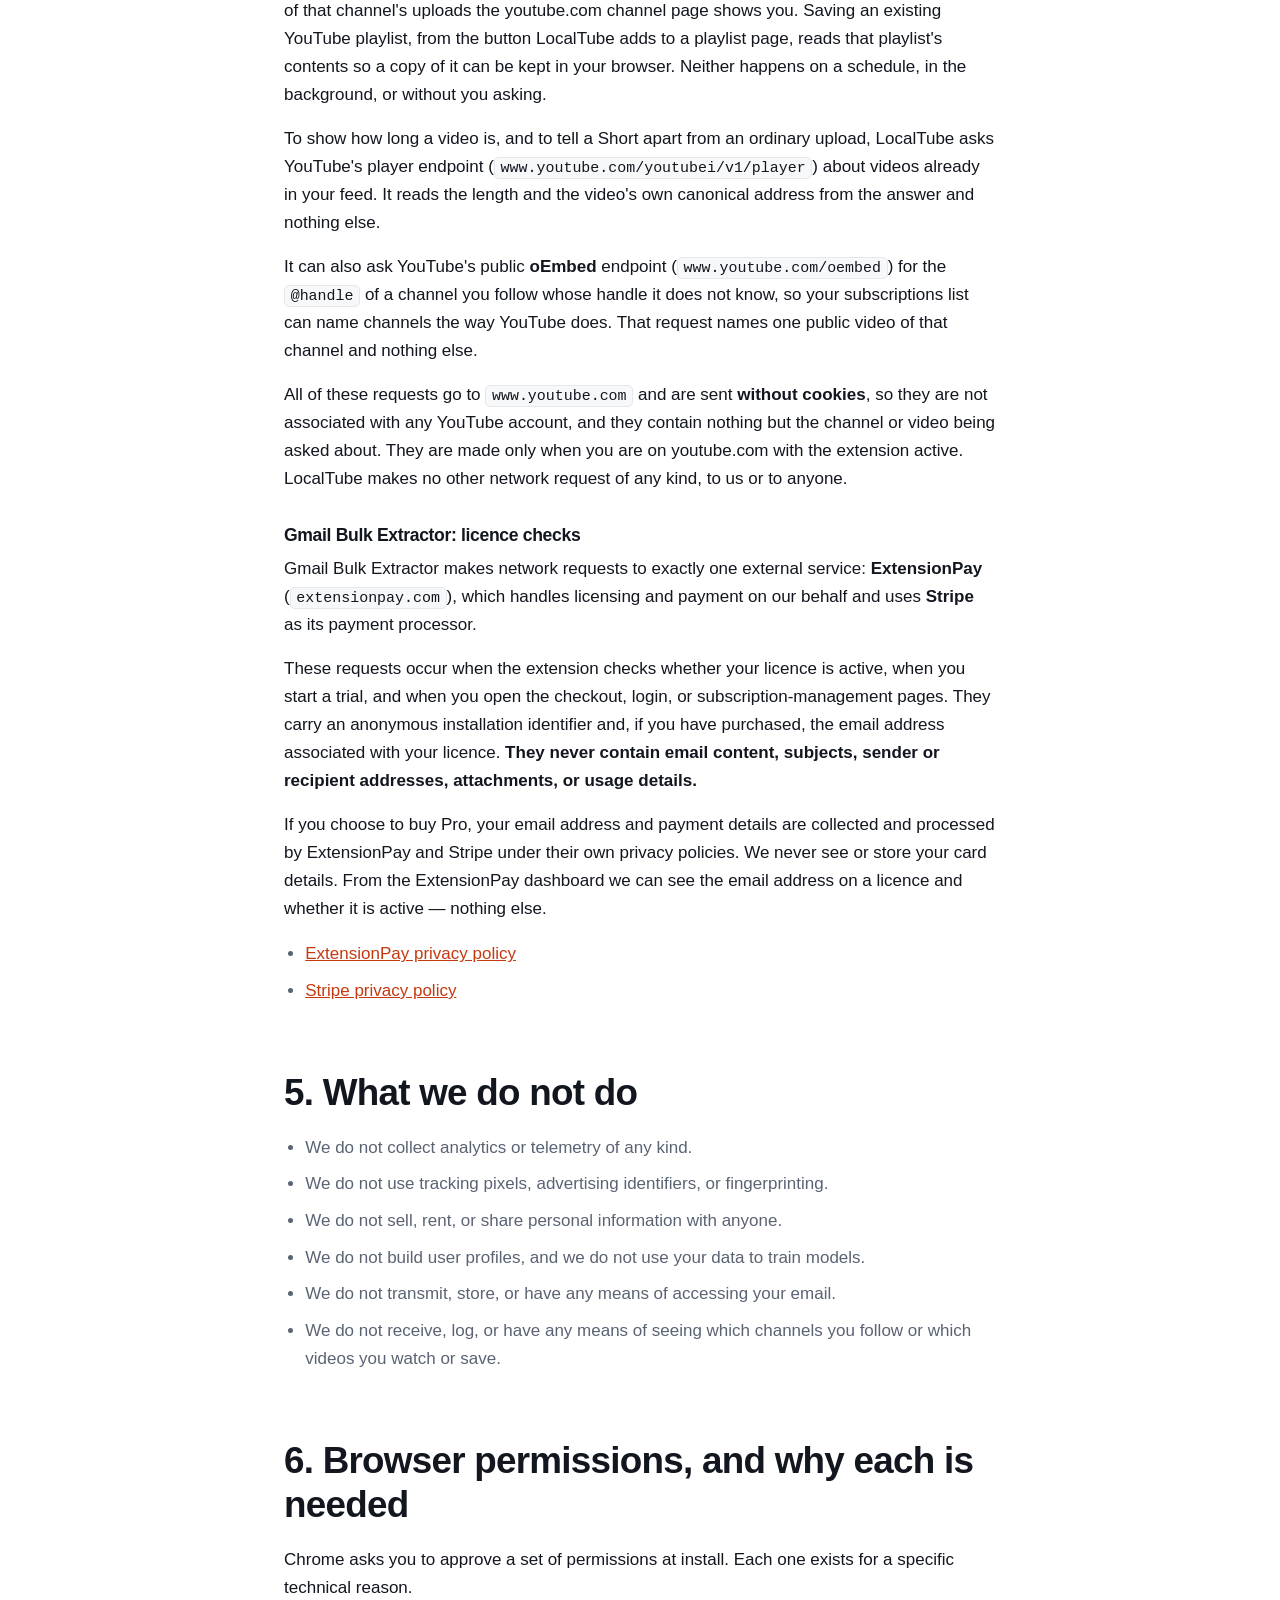
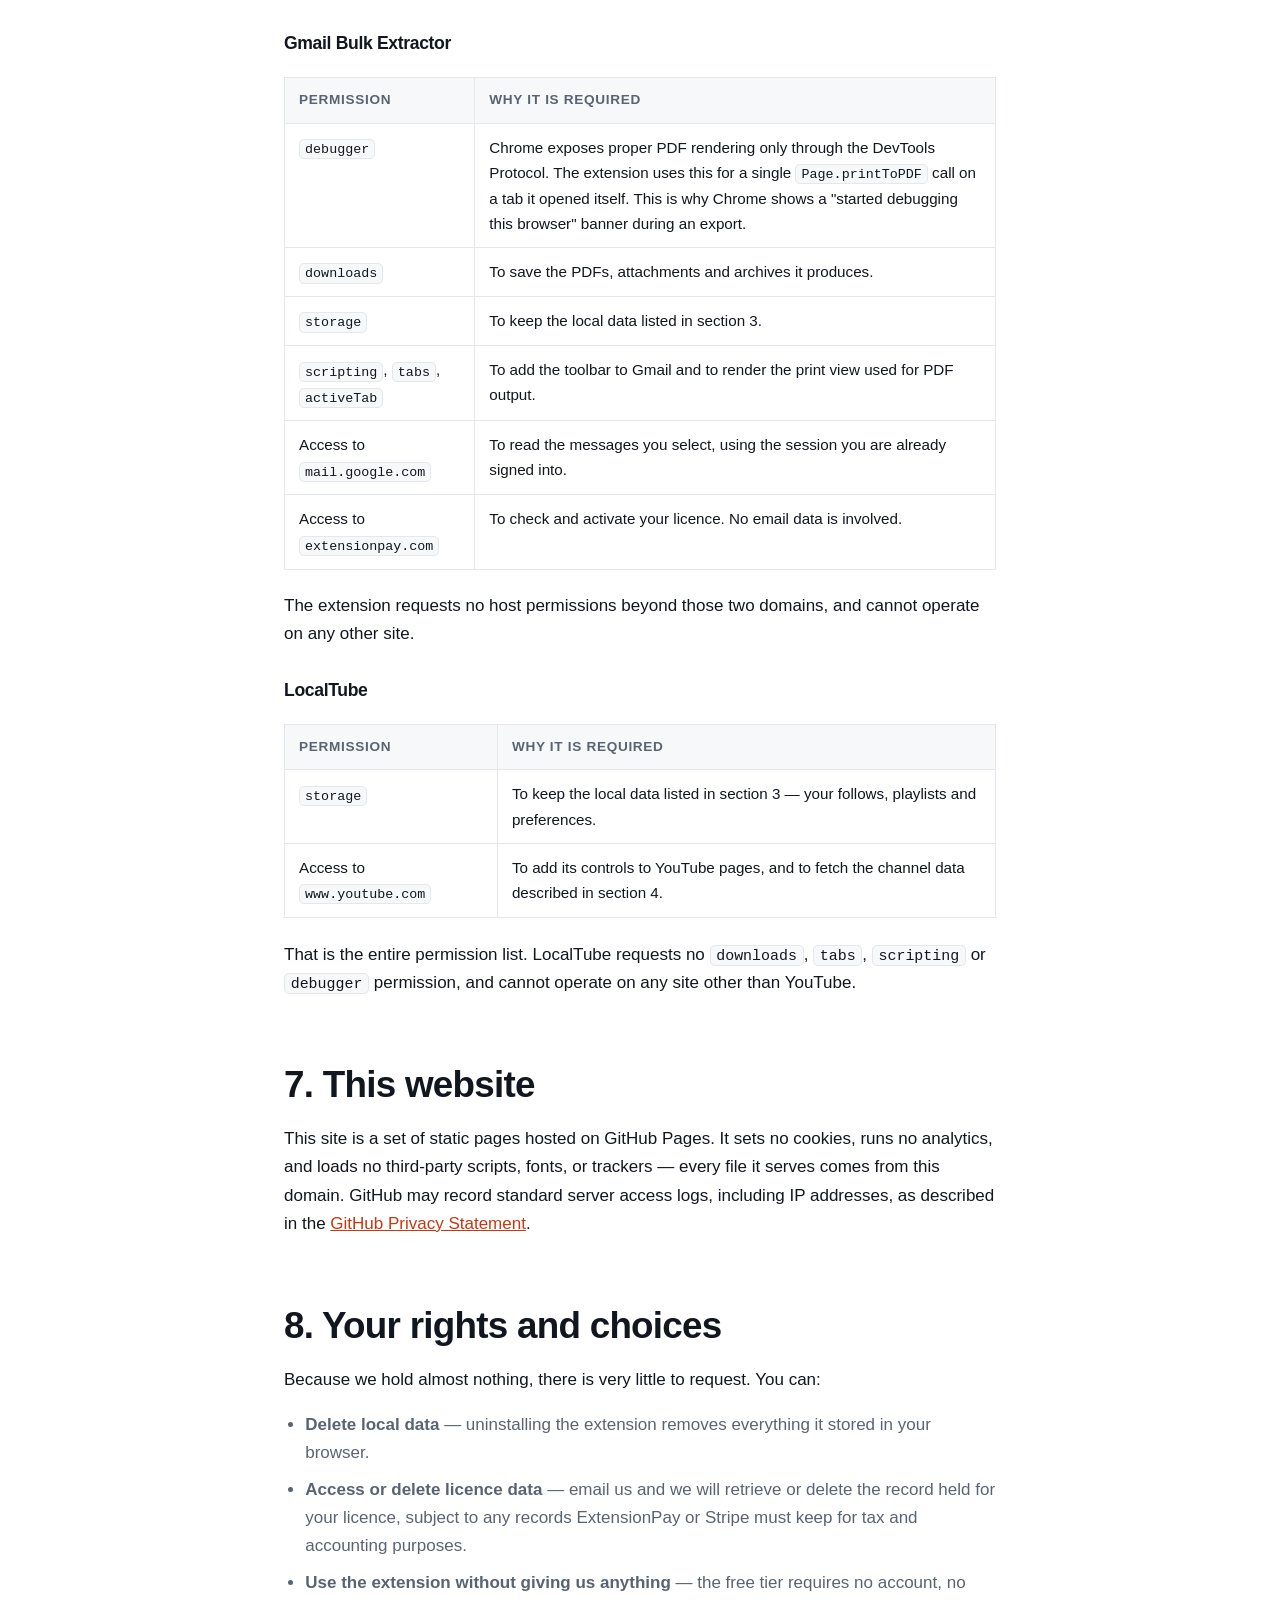
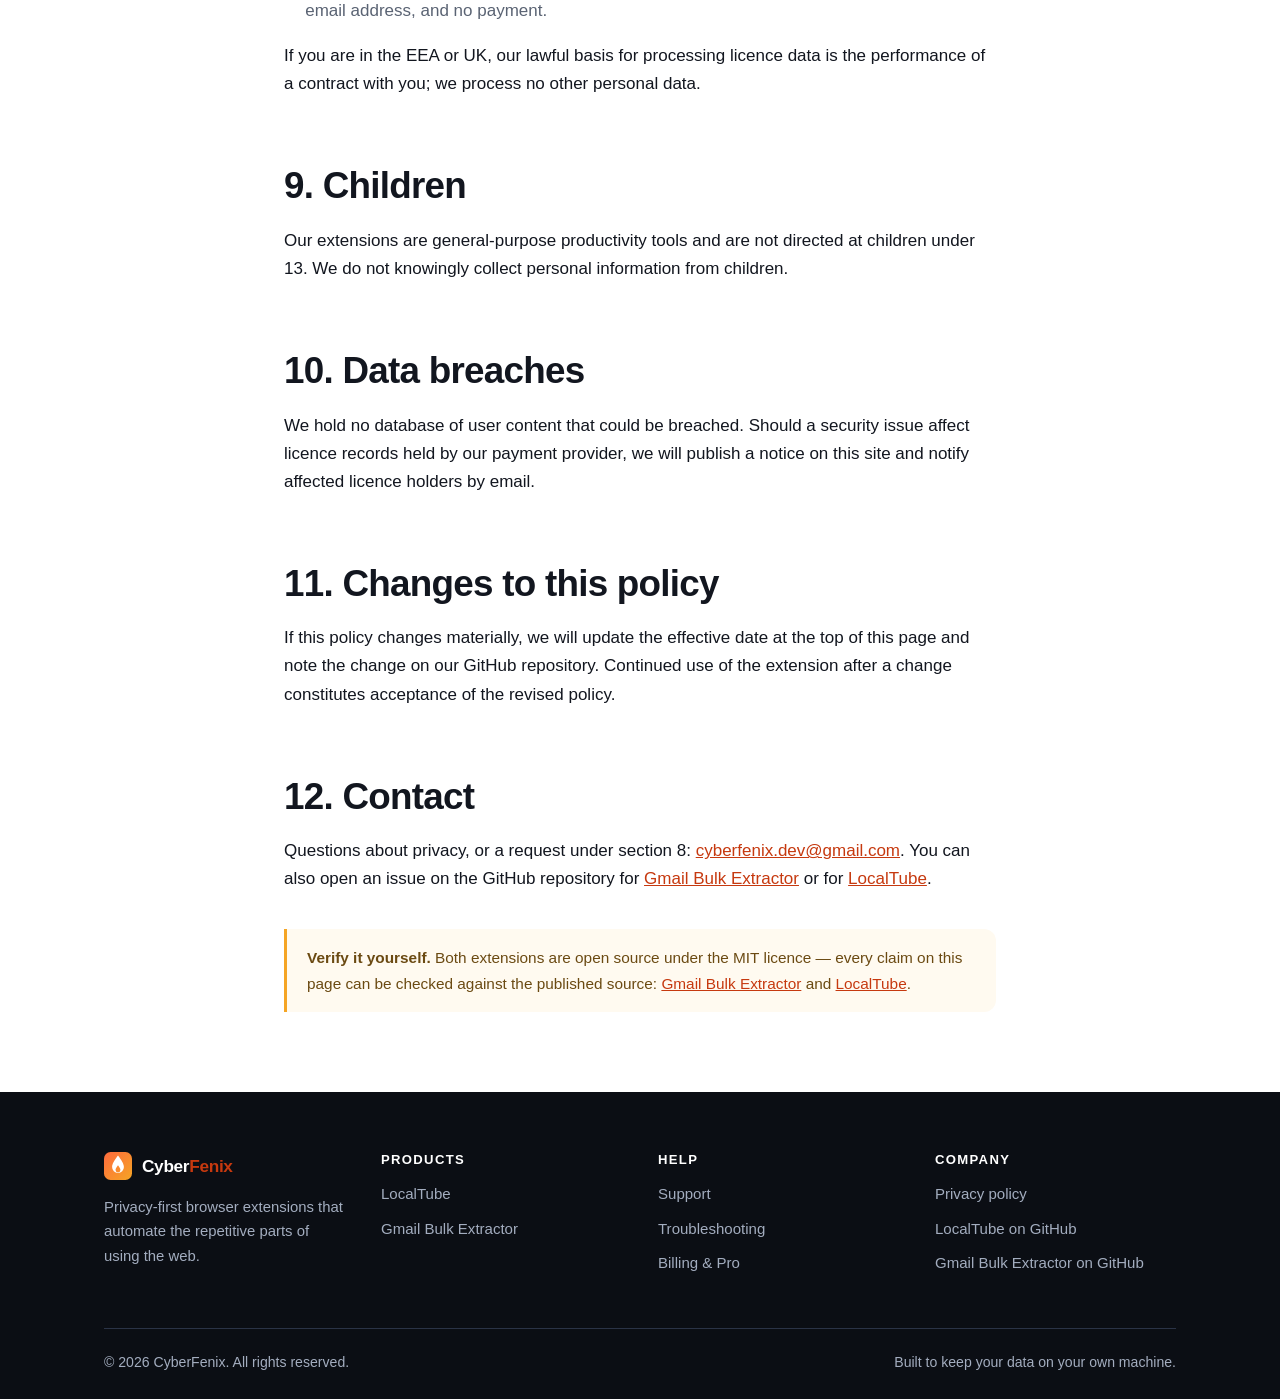
==== commit dda4efd0: "Make LocalTube the primary product across the site Swaps hero, product-grid order, spotlight section" ====
--- a/privacy/index.html
+++ b/privacy/index.html
@@ -36,7 +36,7 @@
       <a href="../#products">Products</a>
       <a href="../support/">Support</a>
       <a href="./" aria-current="page">Privacy</a>
-      <a class="btn btn-primary btn-sm" href="../products/gmail-bulk-extractor/">Get the extension</a>
+      <a class="btn btn-primary btn-sm" href="../products/localtube/">Get the extension</a>
     </nav>
   </div>
 </header>
@@ -279,8 +279,8 @@
       <div>
         <h4>Products</h4>
         <ul>
+          <li><a href="../products/localtube/">LocalTube</a></li>
           <li><a href="../products/gmail-bulk-extractor/">Gmail Bulk Extractor</a></li>
-          <li><a href="../products/localtube/">LocalTube</a></li>
         </ul>
       </div>
       <div>
@@ -295,8 +295,8 @@
         <h4>Company</h4>
         <ul>
           <li><a href="./">Privacy policy</a></li>
+          <li><a href="https://github.com/cyber-fenix/localtube">LocalTube on GitHub</a></li>
           <li><a href="https://github.com/cyber-fenix/gmail-bulk-extractor">Gmail Bulk Extractor on GitHub</a></li>
-          <li><a href="https://github.com/cyber-fenix/localtube">LocalTube on GitHub</a></li>
         </ul>
       </div>
     </div>
